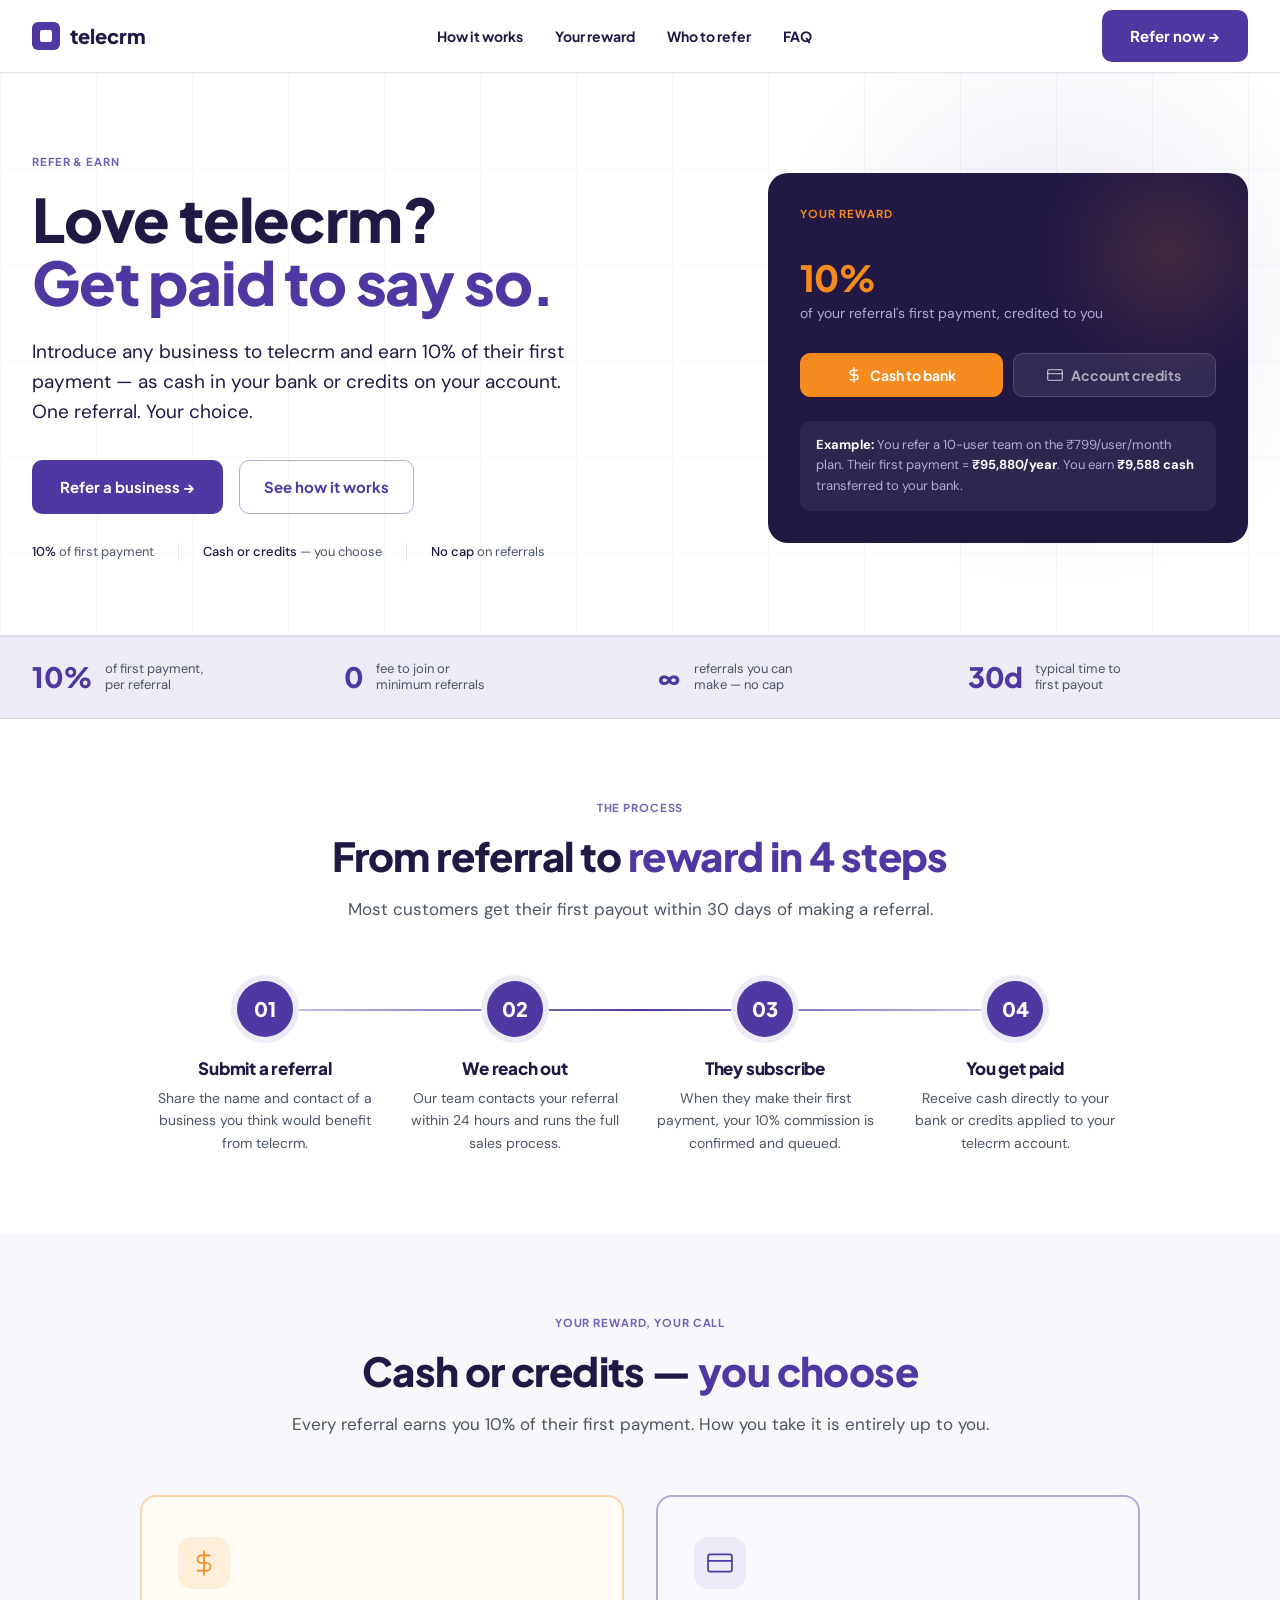
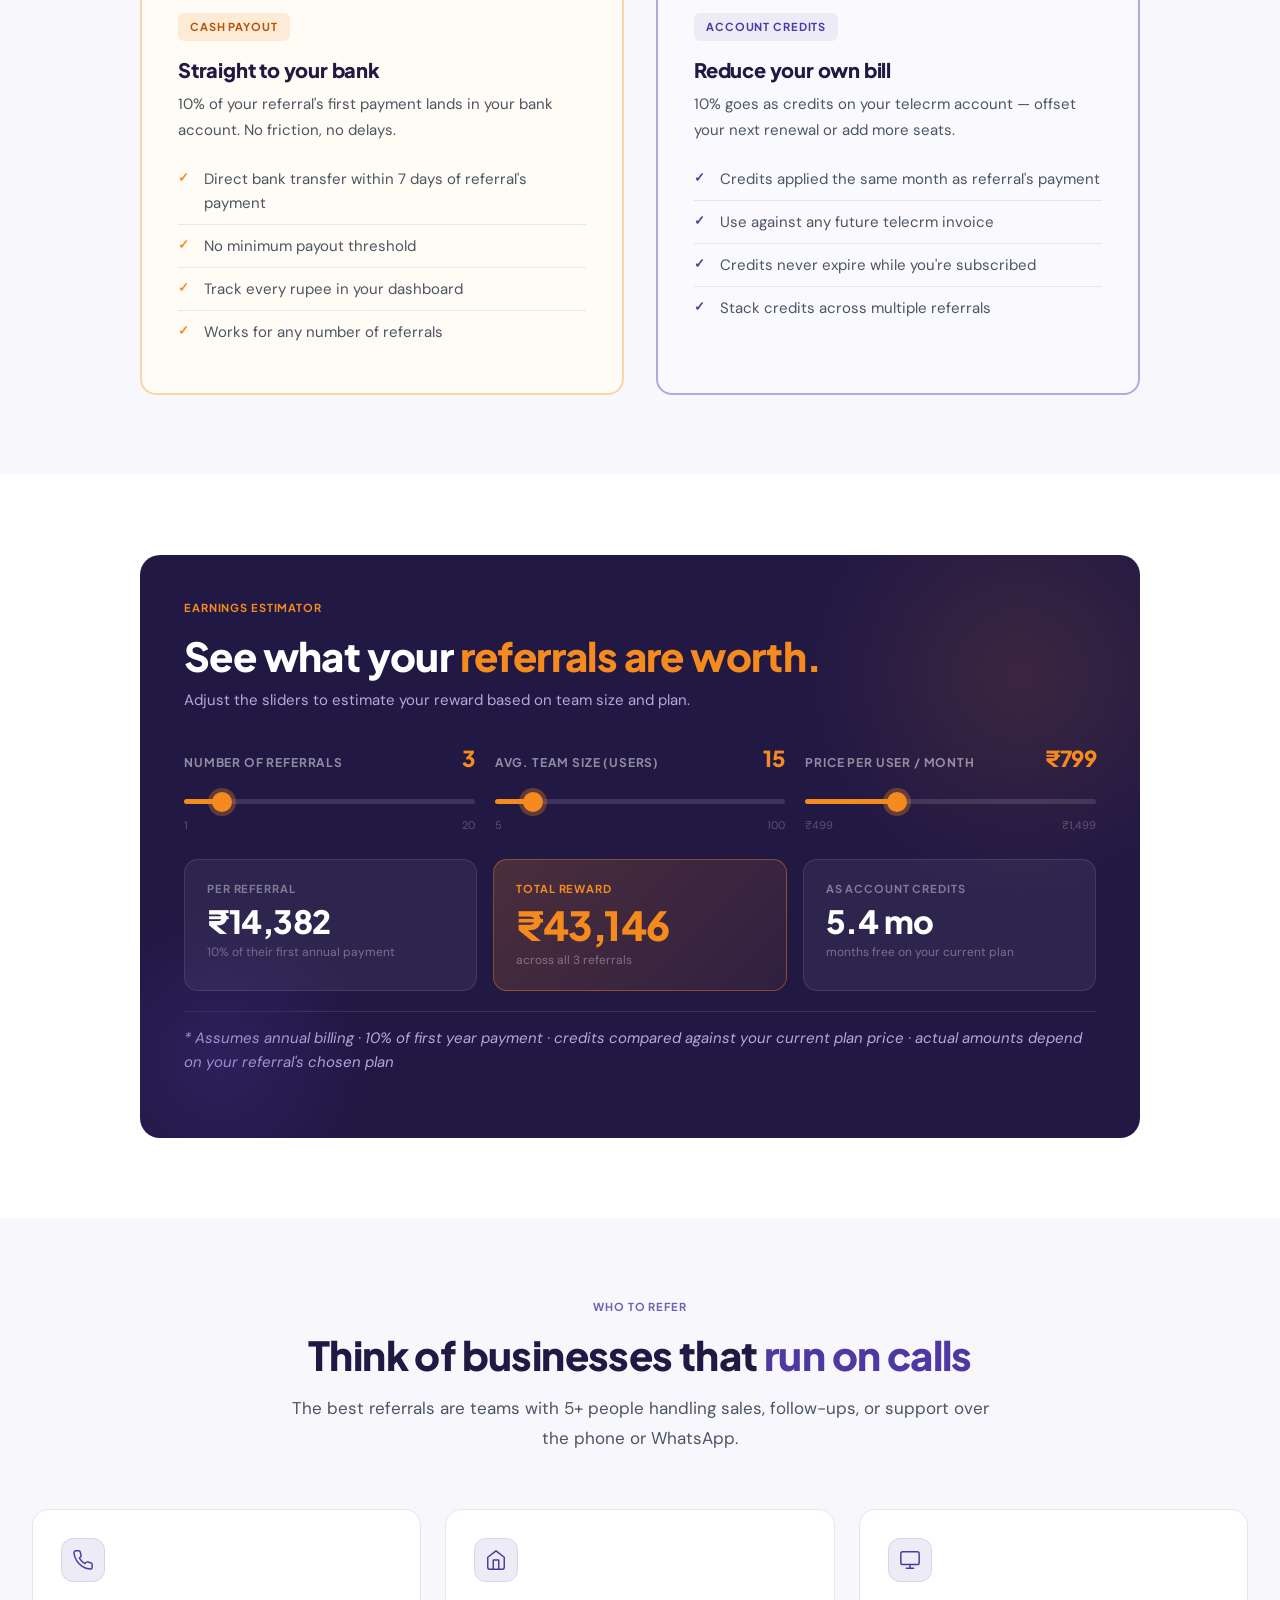
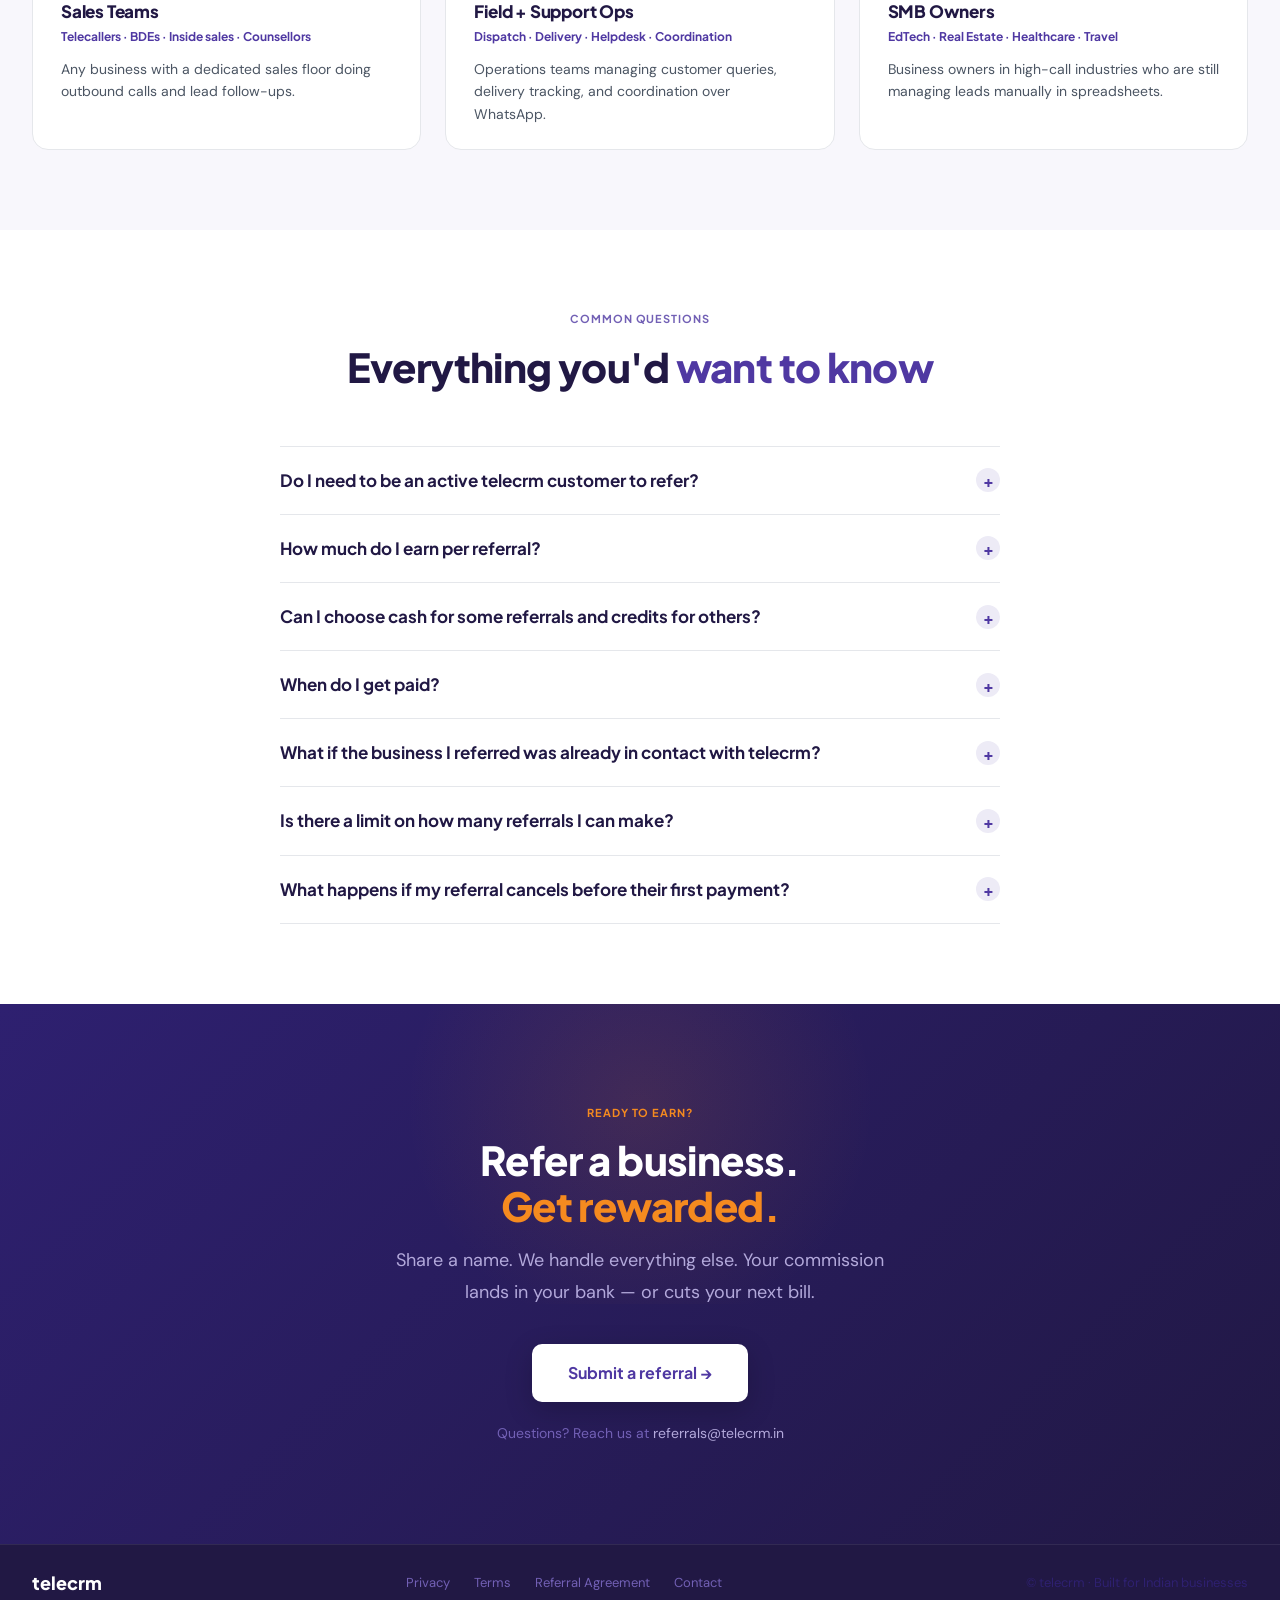
==== index.html @ 0466c968 "Rename to index.html for clean GitHub Pages URL" ====
<!DOCTYPE html>
<html lang="en">
<head>
<meta charset="UTF-8">
<meta name="viewport" content="width=device-width, initial-scale=1.0">
<title>telecrm Refer & Earn — Get 10% when your referral subscribes</title>
<meta name="description" content="Already using telecrm? Refer a business and earn 10% of their first payment — as cash or account credits. Your choice.">

<link rel="preconnect" href="https://fonts.googleapis.com">
<link rel="preconnect" href="https://fonts.gstatic.com" crossorigin>
<link href="https://fonts.googleapis.com/css2?family=Plus+Jakarta+Sans:wght@700;800;900&family=DM+Sans:wght@400;500&display=swap" rel="stylesheet">

<style>
:root {
  --font-head: 'Plus Jakarta Sans', sans-serif;
  --font-body: 'DM Sans', sans-serif;

  --v50:  #EDEBF6;
  --v100: #D9D4ED;
  --v200: #B3A9DB;
  --v400: #7260B5;
  --v500: #4F38A2;
  --v600: #3D2B8A;
  --v700: #2E2070;
  --v900: #211844;

  --orange: #F58A1F;
  --orange-light: #FFB347;

  --grey:  #4B5563;
  --grey2: #9CA3AF;
  --border: #E5E7EB;

  --radius-card: 16px;
  --radius-btn:  10px;
}

*, *::before, *::after { box-sizing: border-box; margin: 0; padding: 0; }
html { scroll-behavior: smooth; }
body {
  font-family: var(--font-body);
  color: var(--v900);
  background: #fff;
  -webkit-font-smoothing: antialiased;
  font-size: 16px;
  line-height: 1.6;
}

a { color: var(--v500); text-decoration: none; }
a:hover { color: var(--v600); }

.inner {
  max-width: 1280px;
  margin: 0 auto;
  padding: 0 32px;
}

/* ============== TYPOGRAPHY ============== */
h1 {
  font-family: var(--font-head);
  font-weight: 900;
  font-size: clamp(36px, 5.2vw, 60px);
  line-height: 1.05;
  letter-spacing: -1.2px;
  color: var(--v900);
}
h2 {
  font-family: var(--font-head);
  font-weight: 900;
  font-size: clamp(28px, 3.4vw, 40px);
  line-height: 1.15;
  letter-spacing: -0.6px;
  color: var(--v900);
}
h3 {
  font-family: var(--font-head);
  font-weight: 800;
  font-size: 20px;
  line-height: 1.3;
  letter-spacing: -0.2px;
  color: var(--v900);
}
h1 em, h2 em { color: var(--v500); font-style: normal; }
.eyebrow {
  font-family: var(--font-head);
  font-weight: 700;
  font-size: 11px;
  text-transform: uppercase;
  letter-spacing: 0.08em;
  color: var(--v400);
  margin-bottom: 16px;
}
p { font-size: 17px; line-height: 1.75; color: var(--grey); }
.lead { font-size: 19px; color: var(--v900); line-height: 1.6; }

/* ============== BUTTONS ============== */
.btn-primary {
  display: inline-flex; align-items: center; gap: 8px;
  font-family: var(--font-head);
  font-size: 15px; font-weight: 700;
  background: var(--v500); color: #fff;
  padding: 14px 28px;
  border-radius: var(--radius-btn);
  border: none; cursor: pointer;
  transition: background .15s ease, transform .15s ease;
  text-decoration: none;
}
.btn-primary:hover { background: var(--v600); color: #fff; transform: translateY(-1px); }

.btn-ghost {
  display: inline-flex; align-items: center; gap: 8px;
  font-family: var(--font-head);
  font-size: 15px; font-weight: 700;
  background: transparent; color: var(--v500);
  padding: 14px 24px;
  border-radius: var(--radius-btn);
  border: 1.5px solid var(--v200);
  cursor: pointer; transition: background .15s ease;
  text-decoration: none;
}
.btn-ghost:hover { background: var(--v50); color: var(--v500); }

.btn-cta-white {
  display: inline-flex; align-items: center; gap: 10px;
  font-family: var(--font-head);
  font-size: 16px; font-weight: 700;
  background: #fff; color: var(--v500);
  padding: 16px 36px;
  border-radius: var(--radius-btn);
  border: none; cursor: pointer;
  box-shadow: 0 8px 28px rgba(0,0,0,.2);
  transition: background .2s ease, transform .2s ease;
  text-decoration: none;
}
.btn-cta-white:hover { background: var(--v50); color: var(--v500); transform: translateY(-2px); }

/* ============== NAV ============== */
.nav {
  position: sticky; top: 0; z-index: 100;
  background: rgba(255,255,255,.96);
  backdrop-filter: blur(16px);
  -webkit-backdrop-filter: blur(16px);
  border-bottom: 1px solid var(--border);
}
.nav__inner {
  max-width: 1280px; margin: 0 auto; padding: 0 32px;
  display: flex; align-items: center; justify-content: space-between;
  height: 72px;
}
.nav__brand {
  display: flex; align-items: center; gap: 10px;
  font-family: var(--font-head);
  font-weight: 900; font-size: 20px; color: var(--v900);
  text-decoration: none;
}
.nav__brand-mark {
  width: 28px; height: 28px;
  background: var(--v500);
  border-radius: 6px;
  display: grid; place-items: center;
}
.nav__brand-mark::after {
  content: ''; width: 12px; height: 12px;
  background: #fff; border-radius: 2px;
}
.nav__links { display: flex; align-items: center; gap: 32px; }
.nav__links a {
  font-family: var(--font-head);
  font-weight: 700; font-size: 14px; color: var(--v900);
  transition: color .15s ease;
}
.nav__links a:hover { color: var(--v500); }
.nav__cta { display: flex; gap: 12px; }
@media (max-width: 900px) { .nav__links { display: none; } }

/* ============== HERO ============== */
.hero {
  padding: 80px 0 72px;
  background: #fff;
  position: relative;
  overflow: hidden;
  border-bottom: 1px solid var(--border);
}
.hero__bg {
  position: absolute; inset: 0;
  background-image:
    linear-gradient(var(--border) 1px, transparent 1px),
    linear-gradient(90deg, var(--border) 1px, transparent 1px);
  background-size: 96px 96px;
  opacity: .35;
  pointer-events: none;
}
.hero__glow {
  position: absolute; top: -80px; right: -80px;
  width: 600px; height: 600px;
  background: radial-gradient(circle, rgba(79,56,162,.10) 0%, transparent 70%);
  pointer-events: none;
}
.hero__inner {
  max-width: 1280px; margin: 0 auto; padding: 0 32px;
  position: relative;
  display: grid; grid-template-columns: 1.4fr 1fr;
  gap: 64px; align-items: center;
}
.hero__copy h1 { margin-bottom: 24px; }
.hero__copy .lead { margin-bottom: 32px; max-width: 540px; }
.hero__copy .ctas { display: flex; gap: 16px; flex-wrap: wrap; margin-bottom: 28px; }
.hero__trust {
  display: flex; gap: 24px; align-items: center;
  font-family: var(--font-body); font-size: 13px; color: var(--grey);
}
.hero__trust strong { color: var(--v900); font-weight: 500; }
.hero__trust-divider { width: 1px; height: 18px; background: var(--border); }

/* Hero reward visual */
.hero__visual {
  justify-self: end;
  width: 100%; max-width: 480px;
}
.reward-card {
  background: var(--v900);
  border-radius: 20px;
  padding: 32px;
  position: relative;
  overflow: hidden;
}
.reward-card::before {
  content: '';
  position: absolute; top: -60px; right: -60px;
  width: 280px; height: 280px;
  background: radial-gradient(circle, rgba(245,138,31,.15) 0%, transparent 65%);
  pointer-events: none;
}
.reward-card__label {
  font-family: var(--font-head); font-weight: 700; font-size: 11px;
  text-transform: uppercase; letter-spacing: 0.09em;
  color: var(--orange); margin-bottom: 12px; position: relative;
}
.reward-card__amount {
  font-family: var(--font-head); font-weight: 900;
  font-size: 64px; color: #fff; line-height: 1;
  letter-spacing: -2px; margin-bottom: 4px; position: relative;
}
.reward-card__amount span { font-size: 36px; letter-spacing: -1px; color: var(--orange); }
.reward-card__sub {
  font-size: 14px; color: var(--v200); margin-bottom: 28px; position: relative;
}
.reward-toggle {
  display: flex; gap: 10px; margin-bottom: 24px; position: relative;
}
.reward-toggle__btn {
  flex: 1; padding: 12px 16px;
  border-radius: 10px; border: 1.5px solid transparent;
  font-family: var(--font-head); font-weight: 700; font-size: 14px;
  cursor: pointer; transition: all .2s ease;
  display: flex; align-items: center; justify-content: center; gap: 8px;
}
.reward-toggle__btn--cash {
  background: rgba(245,138,31,.15); border-color: rgba(245,138,31,.4); color: var(--orange);
}
.reward-toggle__btn--credits {
  background: rgba(255,255,255,.08); border-color: rgba(255,255,255,.15); color: rgba(255,255,255,.6);
}
.reward-toggle__btn--cash.active {
  background: var(--orange); border-color: var(--orange); color: #fff;
}
.reward-toggle__btn--credits.active {
  background: var(--v500); border-color: var(--v500); color: #fff;
}
.reward-card__example {
  background: rgba(255,255,255,.06); border-radius: 10px; padding: 14px 16px;
  font-size: 13px; color: var(--v200); line-height: 1.6; position: relative;
}
.reward-card__example strong { color: #fff; }

@media (max-width: 960px) {
  .hero__inner { grid-template-columns: 1fr; }
  .hero__visual { justify-self: start; max-width: 100%; }
}

/* ============== HIGHLIGHTS BAR ============== */
.highlights {
  background: var(--v50);
  border-top: 1px solid var(--v100);
  border-bottom: 1px solid var(--v100);
  padding: 24px 32px;
}
.highlights__inner {
  max-width: 1280px; margin: 0 auto;
  display: grid; grid-template-columns: repeat(4, 1fr); gap: 32px;
}
.highlight {
  display: flex; align-items: center; gap: 12px;
}
.highlight__num {
  font-family: var(--font-head); font-weight: 900;
  font-size: 28px; color: var(--v500);
  letter-spacing: -0.5px; line-height: 1;
}
.highlight__label {
  font-family: var(--font-body); font-size: 13px; color: var(--grey);
  line-height: 1.3;
}
@media (max-width: 800px) {
  .highlights__inner { grid-template-columns: repeat(2, 1fr); gap: 20px; }
}

/* ============== SECTIONS ============== */
section { padding: 80px 0; }
section.alt { background: #F8F7FC; }
.section-head { max-width: 720px; margin: 0 auto 56px; text-align: center; }
.section-head .eyebrow { display: block; }
.section-head p { margin-top: 16px; color: var(--grey); }

/* ============== REWARD OPTIONS ============== */
.reward-options {
  display: grid; grid-template-columns: 1fr 1fr; gap: 32px;
  max-width: 1000px; margin: 0 auto;
}
.reward-option {
  border-radius: var(--radius-card);
  padding: 40px 36px;
  border: 2px solid var(--border);
  background: #fff;
  transition: border-color .2s, transform .2s;
}
.reward-option:hover { border-color: var(--v200); transform: translateY(-2px); }
.reward-option--cash { border-color: rgba(245,138,31,.35); background: #FFFBF5; }
.reward-option--credits { border-color: var(--v200); background: #FAFAFE; }
.reward-option__icon {
  width: 52px; height: 52px; border-radius: 14px;
  display: grid; place-items: center; margin-bottom: 24px;
}
.reward-option--cash .reward-option__icon { background: rgba(245,138,31,.12); }
.reward-option--credits .reward-option__icon { background: var(--v50); }
.reward-option__tag {
  display: inline-block;
  font-family: var(--font-head); font-weight: 700; font-size: 11px;
  text-transform: uppercase; letter-spacing: 0.08em;
  padding: 5px 12px; border-radius: 6px; margin-bottom: 16px;
}
.reward-option--cash .reward-option__tag { background: rgba(245,138,31,.15); color: #B45309; }
.reward-option--credits .reward-option__tag { background: var(--v50); color: var(--v500); }
.reward-option h3 { margin-bottom: 8px; }
.reward-option p { font-size: 15px; margin-bottom: 24px; }
.reward-option ul { list-style: none; padding: 0; }
.reward-option li {
  font-size: 15px; color: var(--grey);
  padding: 9px 0; display: flex; gap: 10px; align-items: flex-start;
  border-top: 1px solid var(--border);
}
.reward-option li:first-child { border-top: none; padding-top: 0; }
.reward-option li::before {
  content: '✓'; flex: 0 0 16px; font-weight: 700; margin-top: 1px; font-size: 13px;
}
.reward-option--cash li::before { color: var(--orange); }
.reward-option--credits li::before { color: var(--v500); }

@media (max-width: 700px) { .reward-options { grid-template-columns: 1fr; } }

/* ============== HOW IT WORKS ============== */
.steps {
  display: grid; grid-template-columns: repeat(4, 1fr); gap: 0;
  position: relative; max-width: 1000px; margin: 0 auto;
}
.steps::before {
  content: '';
  position: absolute; top: 28px; left: 10%; right: 10%; height: 2px;
  background: linear-gradient(to right, var(--v100), var(--v500), var(--v100));
  z-index: 0;
}
.step { padding: 0 16px; text-align: center; position: relative; z-index: 1; }
.step__num {
  width: 56px; height: 56px; border-radius: 50%;
  background: var(--v500); color: #fff;
  font-family: var(--font-head); font-weight: 900; font-size: 20px;
  display: grid; place-items: center; margin: 0 auto 20px;
  box-shadow: 0 0 0 6px var(--v50);
}
.step h3 { font-size: 17px; margin-bottom: 8px; }
.step p { font-size: 14px; line-height: 1.6; }

@media (max-width: 700px) {
  .steps { grid-template-columns: 1fr; gap: 32px; }
  .steps::before { display: none; }
  .step { display: grid; grid-template-columns: 56px 1fr; gap: 20px; text-align: left; align-items: start; }
  .step__num { margin: 0; }
}

/* ============== CALCULATOR ============== */
.calc-wrap {
  max-width: 1000px; margin: 0 auto;
  background: var(--v900);
  border-radius: 20px;
  padding: 44px 44px 36px;
  color: #fff;
  position: relative; overflow: hidden;
}
.calc-wrap::before {
  content: '';
  position: absolute; top: -120px; right: -120px;
  width: 480px; height: 480px;
  background: radial-gradient(circle, rgba(245,138,31,.12) 0%, transparent 65%);
  pointer-events: none;
}
.calc-wrap::after {
  content: '';
  position: absolute; bottom: -80px; left: -80px;
  width: 320px; height: 320px;
  background: radial-gradient(circle, rgba(79,56,162,.25) 0%, transparent 65%);
  pointer-events: none;
}
.calc-wrap h2 { color: #fff; margin-bottom: 8px; position: relative; }
.calc-wrap h2 em { color: var(--orange); }
.calc-wrap > p { color: var(--v200); margin-bottom: 28px; position: relative; font-size: 15px; }

.calc-inputs {
  display: flex; gap: 20px; margin-bottom: 24px; flex-wrap: wrap; position: relative;
}
.calc-input-group { flex: 1; min-width: 160px; }
.calc-input-group label {
  display: flex; justify-content: space-between; align-items: baseline;
  font-family: var(--font-head); font-weight: 700;
  font-size: 12px; text-transform: uppercase; letter-spacing: 0.07em;
  color: rgba(255,255,255,.5); margin-bottom: 10px;
}
.calc-input-group label span {
  font-size: 22px; font-weight: 900; color: var(--orange);
  text-transform: none; letter-spacing: -0.5px;
}
input[type=range] {
  width: 100%; -webkit-appearance: none; appearance: none;
  height: 5px; border-radius: 999px; outline: none; cursor: pointer;
  background: rgba(255,255,255,.12);
}
input[type=range]::-webkit-slider-thumb {
  -webkit-appearance: none; appearance: none;
  width: 20px; height: 20px; border-radius: 50%;
  background: var(--orange); cursor: pointer;
  box-shadow: 0 0 0 4px rgba(245,138,31,.3);
  transition: box-shadow .15s;
}
input[type=range]::-webkit-slider-thumb:hover { box-shadow: 0 0 0 6px rgba(245,138,31,.4); }
input[type=range]::-moz-range-thumb {
  width: 20px; height: 20px; border-radius: 50%; border: none;
  background: var(--orange); cursor: pointer;
  box-shadow: 0 0 0 4px rgba(245,138,31,.3);
}
.calc-range-bounds {
  display: flex; justify-content: space-between;
  font-size: 11px; color: rgba(255,255,255,.25);
  margin-top: 5px; font-family: var(--font-body);
}

.calc-result {
  display: grid; grid-template-columns: 1fr 1fr 1fr; gap: 16px;
  position: relative;
}
.calc-result-card {
  background: rgba(255,255,255,.06); border: 1px solid rgba(255,255,255,.1);
  border-radius: 14px; padding: 20px 22px;
}
.calc-result-card--highlight {
  background: linear-gradient(135deg, rgba(245,138,31,.2) 0%, rgba(245,138,31,.07) 100%);
  border-color: rgba(245,138,31,.4);
}
.calc-result-card__label {
  font-family: var(--font-head); font-weight: 700;
  font-size: 11px; text-transform: uppercase; letter-spacing: 0.08em;
  color: rgba(255,255,255,.4); margin-bottom: 8px;
}
.calc-result-card--highlight .calc-result-card__label { color: var(--orange); }
.calc-result-card__value {
  font-family: var(--font-head); font-weight: 900;
  font-size: 32px; color: #fff; letter-spacing: -0.5px; line-height: 1;
}
.calc-result-card--highlight .calc-result-card__value { color: var(--orange); font-size: 40px; }
.calc-result-card__sub { font-size: 12px; color: rgba(255,255,255,.35); margin-top: 6px; }
.calc-footnote {
  font-size: 12px; color: rgba(255,255,255,.35); margin-top: 20px;
  font-style: italic; line-height: 1.6; position: relative;
  border-top: 1px solid rgba(255,255,255,.1); padding-top: 14px;
}

@media (max-width: 800px) {
  .calc-wrap { padding: 32px 24px; }
  .calc-result { grid-template-columns: 1fr; }
}

/* ============== WHO TO REFER ============== */
.refer-grid {
  display: grid; grid-template-columns: repeat(3, 1fr); gap: 24px;
}
.refer-card {
  border: 1.5px solid var(--border); border-radius: var(--radius-card);
  padding: 28px 28px 24px; background: #fff;
  transition: border-color .2s ease, transform .2s ease;
}
.refer-card:hover { border-color: var(--v200); transform: translateY(-2px); }
.refer-card__icon {
  width: 44px; height: 44px; background: var(--v50);
  border: 1.5px solid var(--v100); border-radius: 12px;
  display: grid; place-items: center; margin-bottom: 18px;
}
.refer-card h3 { margin-bottom: 4px; font-size: 17px; }
.refer-card .refer-examples {
  font-family: var(--font-head); font-weight: 700; font-size: 12px;
  color: var(--v500); margin-bottom: 12px;
}
.refer-card p { font-size: 14px; line-height: 1.6; }

@media (max-width: 800px) { .refer-grid { grid-template-columns: 1fr; } }

/* ============== FAQ ============== */
.faq-list { max-width: 720px; margin: 0 auto; }
details {
  border-bottom: 1px solid var(--border); padding: 20px 0;
}
details:first-child { border-top: 1px solid var(--border); }
summary {
  font-family: var(--font-head); font-weight: 700; font-size: 17px;
  color: var(--v900); cursor: pointer; list-style: none;
  display: flex; justify-content: space-between; align-items: center;
  gap: 16px;
}
summary::-webkit-details-marker { display: none; }
summary::after {
  content: '+'; flex: 0 0 24px; width: 24px; height: 24px;
  background: var(--v50); border-radius: 50%;
  display: grid; place-items: center;
  font-size: 16px; color: var(--v500); font-family: var(--font-head); font-weight: 900;
  transition: transform .2s ease;
}
details[open] summary::after { content: '−'; }
details p { margin-top: 14px; font-size: 15px; line-height: 1.75; }

/* ============== FINAL CTA ============== */
.final-cta {
  background: linear-gradient(135deg, var(--v700) 0%, var(--v900) 100%);
  padding: 100px 32px;
  text-align: center;
  position: relative; overflow: hidden;
}
.final-cta::before {
  content: '';
  position: absolute; top: -100px; left: 50%; transform: translateX(-50%);
  width: 600px; height: 400px;
  background: radial-gradient(circle, rgba(245,138,31,.12) 0%, transparent 65%);
  pointer-events: none;
}
.final-cta .eyebrow { color: var(--orange); position: relative; }
.final-cta h2 { color: #fff; margin: 16px 0; position: relative; }
.final-cta h2 em { color: var(--orange); }
.final-cta > p { color: var(--v200); max-width: 520px; margin: 0 auto 36px; position: relative; font-size: 18px; }
.final-cta__contact { margin-top: 20px; font-size: 14px; color: var(--v400); position: relative; }
.final-cta__contact a { color: var(--v200); }
.final-cta__contact a:hover { color: #fff; }

/* ============== FOOTER ============== */
.footer {
  background: var(--v900);
  border-top: 1px solid rgba(255,255,255,.08);
  padding: 24px 32px;
}
.footer__inner {
  max-width: 1280px; margin: 0 auto;
  display: flex; align-items: center; justify-content: space-between; flex-wrap: wrap; gap: 16px;
}
.footer__brand {
  font-family: var(--font-head); font-weight: 900; font-size: 18px; color: #fff;
}
.footer__links { display: flex; gap: 24px; }
.footer__links a { font-size: 13px; color: var(--v400); }
.footer__links a:hover { color: #fff; }
.footer__copy { font-size: 13px; color: var(--v700); }
</style>
</head>
<body>

<!-- ============== NAV ============== -->
<nav class="nav">
  <div class="nav__inner">
    <a href="https://telecrm.in" class="nav__brand">
      <div class="nav__brand-mark"></div>
      telecrm
    </a>
    <div class="nav__links">
      <a href="#how">How it works</a>
      <a href="#rewards">Your reward</a>
      <a href="#who">Who to refer</a>
      <a href="#faq">FAQ</a>
    </div>
    <div class="nav__cta">
      <a href="#apply" class="btn-primary">Refer now →</a>
    </div>
  </div>
</nav>

<!-- ============== HERO ============== -->
<section class="hero">
  <div class="hero__bg"></div>
  <div class="hero__glow"></div>
  <div class="hero__inner">
    <div class="hero__copy">
      <div class="eyebrow">Refer &amp; Earn</div>
      <h1>Love telecrm?<br><em>Get paid to say so.</em></h1>
      <p class="lead">Introduce any business to telecrm and earn 10% of their first payment — as cash in your bank or credits on your account. One referral. Your choice.</p>
      <div class="ctas">
        <a href="#apply" class="btn-primary">Refer a business →</a>
        <a href="#how" class="btn-ghost">See how it works</a>
      </div>
      <div class="hero__trust">
        <span><strong>10%</strong> of first payment</span>
        <div class="hero__trust-divider"></div>
        <span><strong>Cash or credits</strong> — you choose</span>
        <div class="hero__trust-divider"></div>
        <span><strong>No cap</strong> on referrals</span>
      </div>
    </div>

    <div class="hero__visual">
      <div class="reward-card">
        <div class="reward-card__label">Your reward</div>
        <div class="reward-card__amount"><span>10%</span></div>
        <div class="reward-card__sub">of your referral's first payment, credited to you</div>
        <div class="reward-toggle">
          <button class="reward-toggle__btn reward-toggle__btn--cash active" onclick="toggleReward('cash')">
            <svg width="16" height="16" viewBox="0 0 24 24" fill="none" stroke="currentColor" stroke-width="2" stroke-linecap="round" stroke-linejoin="round"><line x1="12" y1="1" x2="12" y2="23"/><path d="M17 5H9.5a3.5 3.5 0 0 0 0 7h5a3.5 3.5 0 0 1 0 7H6"/></svg>
            Cash to bank
          </button>
          <button class="reward-toggle__btn reward-toggle__btn--credits" onclick="toggleReward('credits')">
            <svg width="16" height="16" viewBox="0 0 24 24" fill="none" stroke="currentColor" stroke-width="2" stroke-linecap="round" stroke-linejoin="round"><rect x="1" y="4" width="22" height="16" rx="2" ry="2"/><line x1="1" y1="10" x2="23" y2="10"/></svg>
            Account credits
          </button>
        </div>
        <div class="reward-card__example" id="rewardExample">
          <strong>Example:</strong> You refer a 10-user team on the ₹799/user/month plan. Their first payment = <strong>₹95,880/year</strong>. You earn <strong>₹9,588 cash</strong> transferred to your bank.
        </div>
      </div>
    </div>
  </div>
</section>

<!-- ============== HIGHLIGHTS BAR ============== -->
<div class="highlights">
  <div class="highlights__inner">
    <div class="highlight">
      <div class="highlight__num">10%</div>
      <div class="highlight__label">of first payment,<br>per referral</div>
    </div>
    <div class="highlight">
      <div class="highlight__num">0</div>
      <div class="highlight__label">fee to join or<br>minimum referrals</div>
    </div>
    <div class="highlight">
      <div class="highlight__num">∞</div>
      <div class="highlight__label">referrals you can<br>make — no cap</div>
    </div>
    <div class="highlight">
      <div class="highlight__num">30d</div>
      <div class="highlight__label">typical time to<br>first payout</div>
    </div>
  </div>
</div>

<!-- ============== HOW IT WORKS ============== -->
<section id="how">
  <div class="inner">
    <div class="section-head">
      <span class="eyebrow">The process</span>
      <h2>From referral to <em>reward in 4 steps</em></h2>
      <p>Most customers get their first payout within 30 days of making a referral.</p>
    </div>

    <div class="steps">
      <div class="step">
        <div class="step__num">01</div>
        <div>
          <h3>Submit a referral</h3>
          <p>Share the name and contact of a business you think would benefit from telecrm.</p>
        </div>
      </div>
      <div class="step">
        <div class="step__num">02</div>
        <div>
          <h3>We reach out</h3>
          <p>Our team contacts your referral within 24 hours and runs the full sales process.</p>
        </div>
      </div>
      <div class="step">
        <div class="step__num">03</div>
        <div>
          <h3>They subscribe</h3>
          <p>When they make their first payment, your 10% commission is confirmed and queued.</p>
        </div>
      </div>
      <div class="step">
        <div class="step__num">04</div>
        <div>
          <h3>You get paid</h3>
          <p>Receive cash directly to your bank or credits applied to your telecrm account.</p>
        </div>
      </div>
    </div>
  </div>
</section>

<!-- ============== REWARD OPTIONS ============== -->
<section id="rewards" class="alt">
  <div class="inner">
    <div class="section-head">
      <span class="eyebrow">Your reward, your call</span>
      <h2>Cash or credits — <em>you choose</em></h2>
      <p>Every referral earns you 10% of their first payment. How you take it is entirely up to you.</p>
    </div>

    <div class="reward-options">
      <div class="reward-option reward-option--cash">
        <div class="reward-option__icon">
          <svg width="26" height="26" viewBox="0 0 24 24" fill="none" stroke="#F58A1F" stroke-width="1.6" stroke-linecap="round" stroke-linejoin="round"><line x1="12" y1="1" x2="12" y2="23"/><path d="M17 5H9.5a3.5 3.5 0 0 0 0 7h5a3.5 3.5 0 0 1 0 7H6"/></svg>
        </div>
        <span class="reward-option__tag">Cash payout</span>
        <h3>Straight to your bank</h3>
        <p>10% of your referral's first payment lands in your bank account. No friction, no delays.</p>
        <ul>
          <li>Direct bank transfer within 7 days of referral's payment</li>
          <li>No minimum payout threshold</li>
          <li>Track every rupee in your dashboard</li>
          <li>Works for any number of referrals</li>
        </ul>
      </div>

      <div class="reward-option reward-option--credits">
        <div class="reward-option__icon">
          <svg width="26" height="26" viewBox="0 0 24 24" fill="none" stroke="#4F38A2" stroke-width="1.6" stroke-linecap="round" stroke-linejoin="round"><rect x="1" y="4" width="22" height="16" rx="2" ry="2"/><line x1="1" y1="10" x2="23" y2="10"/></svg>
        </div>
        <span class="reward-option__tag">Account credits</span>
        <h3>Reduce your own bill</h3>
        <p>10% goes as credits on your telecrm account — offset your next renewal or add more seats.</p>
        <ul>
          <li>Credits applied the same month as referral's payment</li>
          <li>Use against any future telecrm invoice</li>
          <li>Credits never expire while you're subscribed</li>
          <li>Stack credits across multiple referrals</li>
        </ul>
      </div>
    </div>
  </div>
</section>

<!-- ============== CALCULATOR ============== -->
<section id="calculator">
  <div class="inner">
    <div class="calc-wrap">
      <div class="eyebrow" style="color:var(--orange); position:relative;">Earnings estimator</div>
      <h2>See what your <em>referrals are worth.</em></h2>
      <p>Adjust the sliders to estimate your reward based on team size and plan.</p>

      <div class="calc-inputs">
        <div class="calc-input-group">
          <label for="refCount">Number of referrals <span id="refCountVal">3</span></label>
          <input type="range" id="refCount" min="1" max="20" value="3" step="1">
          <div class="calc-range-bounds"><span>1</span><span>20</span></div>
        </div>
        <div class="calc-input-group">
          <label for="teamSize">Avg. team size (users) <span id="teamSizeVal">15</span></label>
          <input type="range" id="teamSize" min="5" max="100" value="15" step="5">
          <div class="calc-range-bounds"><span>5</span><span>100</span></div>
        </div>
        <div class="calc-input-group">
          <label for="planPrice">Price per user / month <span id="planPriceVal">₹799</span></label>
          <input type="range" id="planPrice" min="499" max="1499" value="799" step="100">
          <div class="calc-range-bounds"><span>₹499</span><span>₹1,499</span></div>
        </div>
      </div>

      <div class="calc-result">
        <div class="calc-result-card">
          <div class="calc-result-card__label">Per referral</div>
          <div class="calc-result-card__value" id="perRef">—</div>
          <div class="calc-result-card__sub">10% of their first annual payment</div>
        </div>
        <div class="calc-result-card calc-result-card--highlight">
          <div class="calc-result-card__label">Total reward</div>
          <div class="calc-result-card__value" id="totalReward">—</div>
          <div class="calc-result-card__sub">across all <span id="refLabel">3</span> referrals</div>
        </div>
        <div class="calc-result-card">
          <div class="calc-result-card__label">As account credits</div>
          <div class="calc-result-card__value" id="creditsVal">—</div>
          <div class="calc-result-card__sub">months free on your current plan</div>
        </div>
      </div>

      <p class="calc-footnote">* Assumes annual billing · 10% of first year payment · credits compared against your current plan price · actual amounts depend on your referral's chosen plan</p>
    </div>
  </div>
</section>

<!-- ============== WHO TO REFER ============== -->
<section id="who" class="alt">
  <div class="inner">
    <div class="section-head">
      <span class="eyebrow">Who to refer</span>
      <h2>Think of businesses that <em>run on calls</em></h2>
      <p>The best referrals are teams with 5+ people handling sales, follow-ups, or support over the phone or WhatsApp.</p>
    </div>

    <div class="refer-grid">
      <div class="refer-card">
        <div class="refer-card__icon">
          <svg width="22" height="22" viewBox="0 0 24 24" fill="none" stroke="#4F38A2" stroke-width="1.6" stroke-linecap="round" stroke-linejoin="round"><path d="M22 16.92v3a2 2 0 0 1-2.18 2 19.79 19.79 0 0 1-8.63-3.07 19.5 19.5 0 0 1-6-6A19.79 19.79 0 0 1 2.12 4.18 2 2 0 0 1 4.11 2h3a2 2 0 0 1 2 1.72c.13.96.37 1.9.72 2.81a2 2 0 0 1-.45 2.11L8.09 9.91a16 16 0 0 0 6 6l1.27-1.27a2 2 0 0 1 2.11-.45c.91.35 1.85.59 2.81.72A2 2 0 0 1 22 16.92z"/></svg>
        </div>
        <h3>Sales Teams</h3>
        <div class="refer-examples">Telecallers · BDEs · Inside sales · Counsellors</div>
        <p>Any business with a dedicated sales floor doing outbound calls and lead follow-ups.</p>
      </div>

      <div class="refer-card">
        <div class="refer-card__icon">
          <svg width="22" height="22" viewBox="0 0 24 24" fill="none" stroke="#4F38A2" stroke-width="1.6" stroke-linecap="round" stroke-linejoin="round"><path d="M3 9l9-7 9 7v11a2 2 0 0 1-2 2H5a2 2 0 0 1-2-2z"/><polyline points="9 22 9 12 15 12 15 22"/></svg>
        </div>
        <h3>Field + Support Ops</h3>
        <div class="refer-examples">Dispatch · Delivery · Helpdesk · Coordination</div>
        <p>Operations teams managing customer queries, delivery tracking, and coordination over WhatsApp.</p>
      </div>

      <div class="refer-card">
        <div class="refer-card__icon">
          <svg width="22" height="22" viewBox="0 0 24 24" fill="none" stroke="#4F38A2" stroke-width="1.6" stroke-linecap="round" stroke-linejoin="round"><rect x="2" y="3" width="20" height="14" rx="2" ry="2"/><line x1="8" y1="21" x2="16" y2="21"/><line x1="12" y1="17" x2="12" y2="21"/></svg>
        </div>
        <h3>SMB Owners</h3>
        <div class="refer-examples">EdTech · Real Estate · Healthcare · Travel</div>
        <p>Business owners in high-call industries who are still managing leads manually in spreadsheets.</p>
      </div>
    </div>
  </div>
</section>

<!-- ============== FAQ ============== -->
<section id="faq">
  <div class="inner">
    <div class="section-head">
      <span class="eyebrow">Common questions</span>
      <h2>Everything you'd <em>want to know</em></h2>
    </div>

    <div class="faq-list">
      <details>
        <summary>Do I need to be an active telecrm customer to refer?</summary>
        <p>Yes — the Refer &amp; Earn program is exclusively for current telecrm subscribers. If you're actively paying for a telecrm plan, you're eligible to refer.</p>
      </details>

      <details>
        <summary>How much do I earn per referral?</summary>
        <p>You earn 10% of your referral's first payment. So if they sign up 10 users on the ₹799/user/month annual plan, their first payment is ₹95,880 — and you earn ₹9,588, either as cash or credits.</p>
      </details>

      <details>
        <summary>Can I choose cash for some referrals and credits for others?</summary>
        <p>Yes. You choose your preferred reward type per referral at the time of submission. You don't have to pick one format for everything.</p>
      </details>

      <details>
        <summary>When do I get paid?</summary>
        <p>Cash is transferred within 7 business days of your referral's first payment clearing. Credits are applied to your account in the same billing cycle. There's no waiting period or minimum payout threshold.</p>
      </details>

      <details>
        <summary>What if the business I referred was already in contact with telecrm?</summary>
        <p>If the referred business is already in our CRM as a lead or existing contact, the referral may not qualify. We'll let you know within 24 hours of submission. When in doubt, submit anyway — we'll confirm.</p>
      </details>

      <details>
        <summary>Is there a limit on how many referrals I can make?</summary>
        <p>No limit. Refer 1 or 50 — every qualifying referral earns you 10%. There are no caps, quotas, or exclusivity clauses.</p>
      </details>

      <details>
        <summary>What happens if my referral cancels before their first payment?</summary>
        <p>The reward is based on the referral's first actual payment. If they don't convert, there's no payout for that referral — but your other referrals are unaffected.</p>
      </details>
    </div>
  </div>
</section>

<!-- ============== FINAL CTA ============== -->
<section id="apply" class="final-cta">
  <div class="eyebrow">Ready to earn?</div>
  <h2>Refer a business.<br><em>Get rewarded.</em></h2>
  <p>Share a name. We handle everything else. Your commission lands in your bank — or cuts your next bill.</p>
  <a href="mailto:referrals@telecrm.in?subject=Refer%20%26%20Earn%20Submission" class="btn-cta-white">
    Submit a referral →
  </a>
  <div class="final-cta__contact">
    Questions? Reach us at <a href="mailto:referrals@telecrm.in">referrals@telecrm.in</a>
  </div>
</section>

<!-- ============== FOOTER ============== -->
<footer class="footer">
  <div class="footer__inner">
    <div class="footer__brand">telecrm</div>
    <div class="footer__links">
      <a href="#">Privacy</a>
      <a href="#">Terms</a>
      <a href="#">Referral Agreement</a>
      <a href="mailto:referrals@telecrm.in">Contact</a>
    </div>
    <div class="footer__copy">© telecrm · Built for Indian businesses</div>
  </div>
</footer>

<!-- ============== SCRIPTS ============== -->
<script>
// Reward toggle
const examples = {
  cash: 'Example: You refer a 10-user team on the ₹799/user/month plan. Their first payment = <strong>₹95,880/year</strong>. You earn <strong>₹9,588 cash</strong> transferred to your bank.',
  credits: 'Example: You refer a 10-user team on the ₹799/user/month plan. Their first payment = <strong>₹95,880/year</strong>. You earn <strong>₹9,588 as account credits</strong> — roughly 4 months free on a 20-user plan.'
};
function toggleReward(type) {
  document.querySelectorAll('.reward-toggle__btn').forEach(b => {
    b.classList.remove('active');
    if (b.classList.contains('reward-toggle__btn--' + type)) b.classList.add('active');
  });
  document.getElementById('rewardExample').innerHTML = '<strong>Example:</strong> ' + examples[type].replace('<strong>Example:</strong> ', '');
}

// Calculator
(function () {
  const refCount  = document.getElementById('refCount');
  const teamSize  = document.getElementById('teamSize');
  const planPrice = document.getElementById('planPrice');
  const COMMISSION = 0.10;
  const MONTHS = 12;

  function fmt(n) {
    if (n >= 1e7) return '₹' + (n/1e7).toFixed(1) + ' Cr';
    if (n >= 1e5) return '₹' + (n/1e5).toFixed(1) + ' L';
    return '₹' + Math.round(n).toLocaleString('en-IN');
  }

  function fillTrack(slider) {
    const min = +slider.min, max = +slider.max, val = +slider.value;
    const pct = ((val - min) / (max - min)) * 100;
    slider.style.background = `linear-gradient(to right,#F58A1F ${pct}%,rgba(255,255,255,.12) ${pct}%)`;
  }

  function recompute() {
    const refs  = +refCount.value;
    const users = +teamSize.value;
    const price = +planPrice.value;

    document.getElementById('refCountVal').textContent  = refs;
    document.getElementById('teamSizeVal').textContent  = users;
    document.getElementById('planPriceVal').textContent = '₹' + price.toLocaleString('en-IN');
    document.getElementById('refLabel').textContent     = refs;

    fillTrack(refCount);
    fillTrack(teamSize);
    fillTrack(planPrice);

    const firstPayment   = users * price * MONTHS;
    const perRefReward   = firstPayment * COMMISSION;
    const totalReward    = perRefReward * refs;

    // Months free: totalReward / (user's own monthly bill) — assume same plan, 10 users as example
    const ownMonthlyBill = 10 * price;
    const monthsFree     = ownMonthlyBill > 0 ? (totalReward / ownMonthlyBill).toFixed(1) : '—';

    document.getElementById('perRef').textContent      = fmt(perRefReward);
    document.getElementById('totalReward').textContent = fmt(totalReward);
    document.getElementById('creditsVal').textContent  = monthsFree + ' mo';
  }

  [refCount, teamSize, planPrice].forEach(s => s.addEventListener('input', recompute));
  recompute();
})();
</script>

</body>
</html>
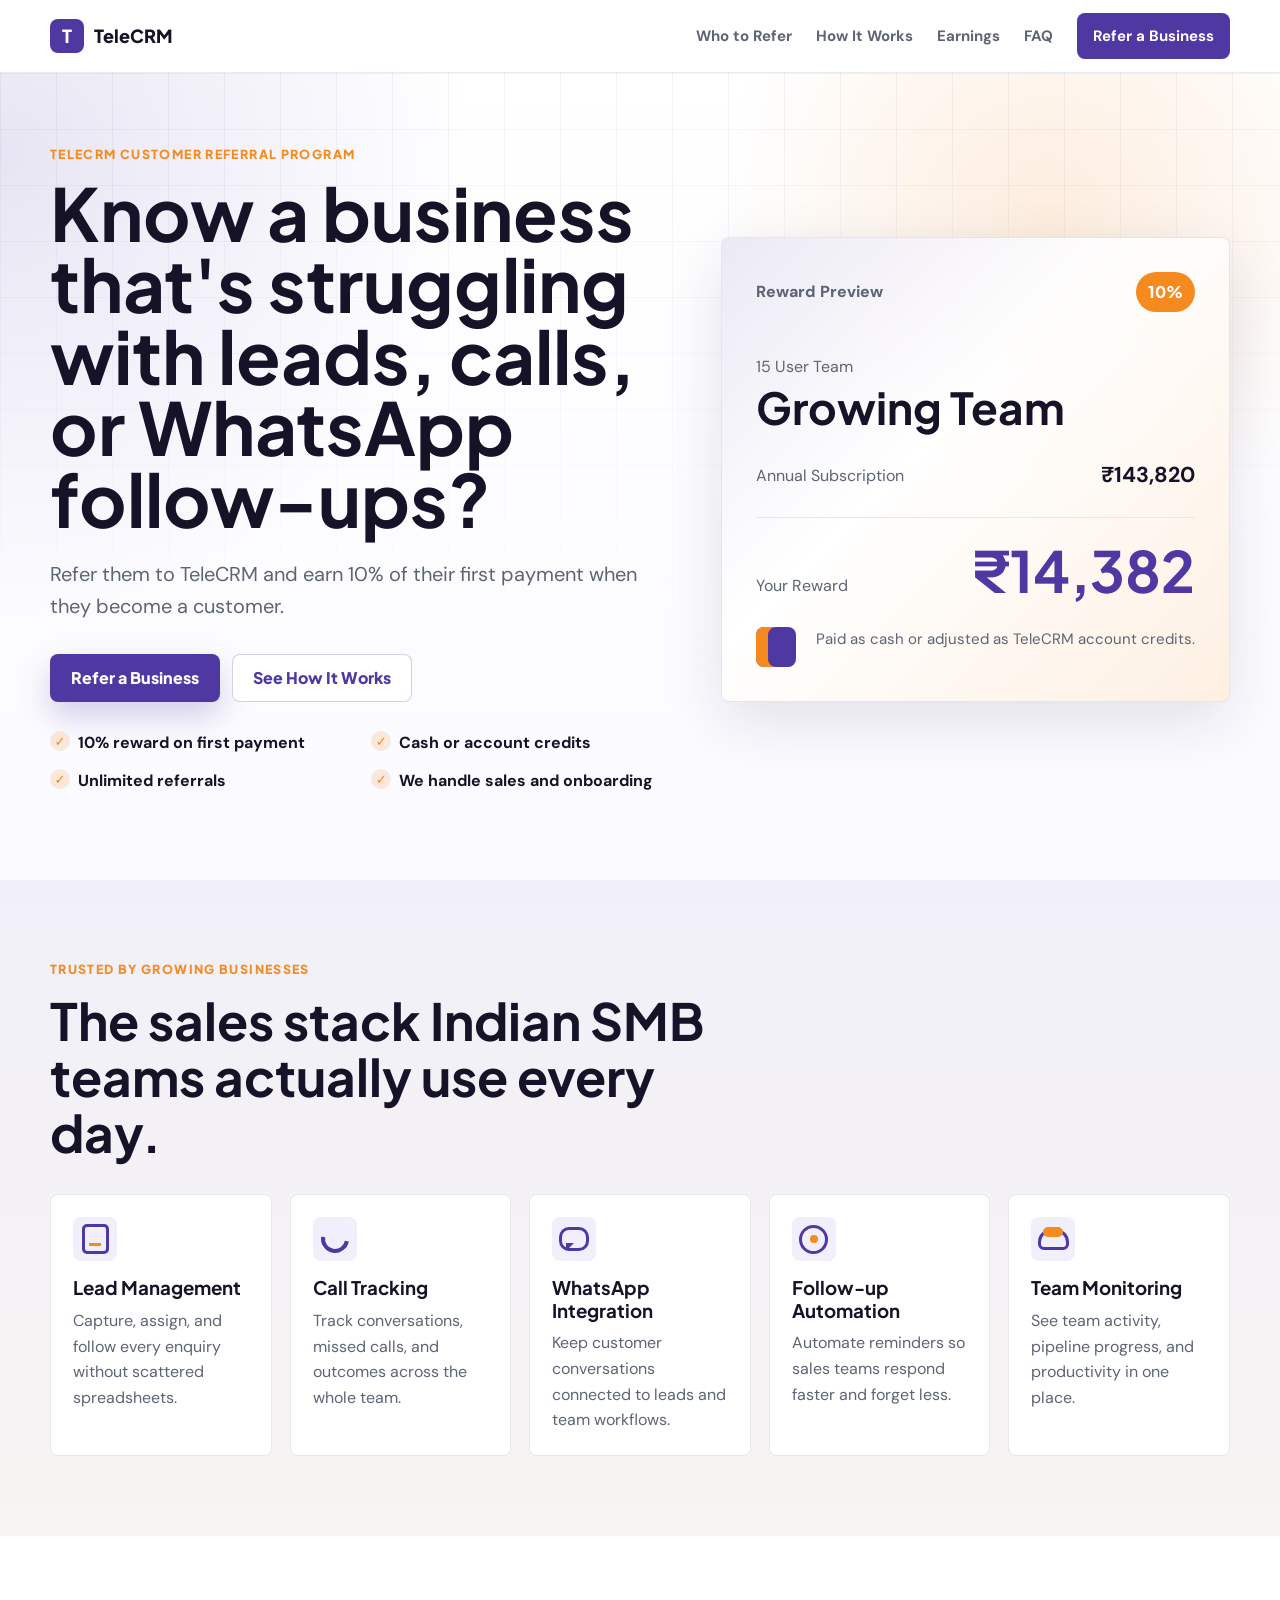
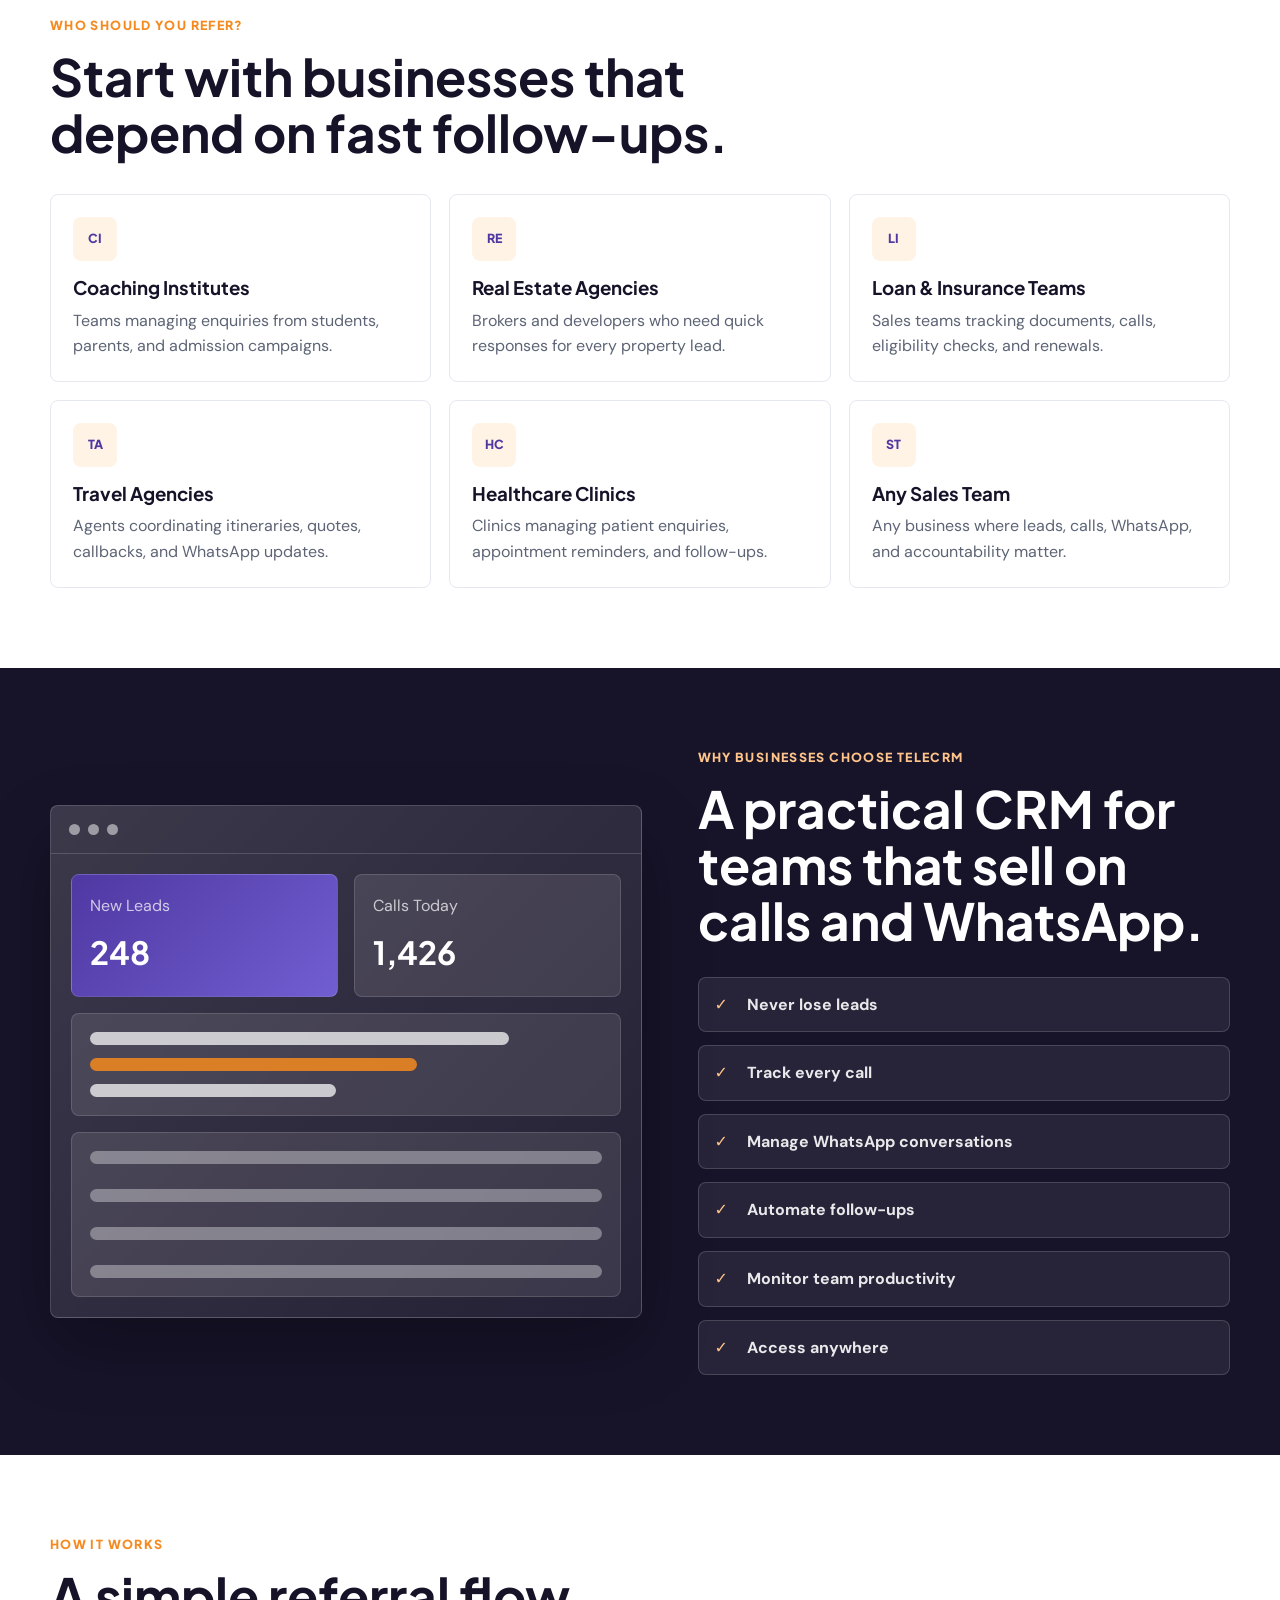
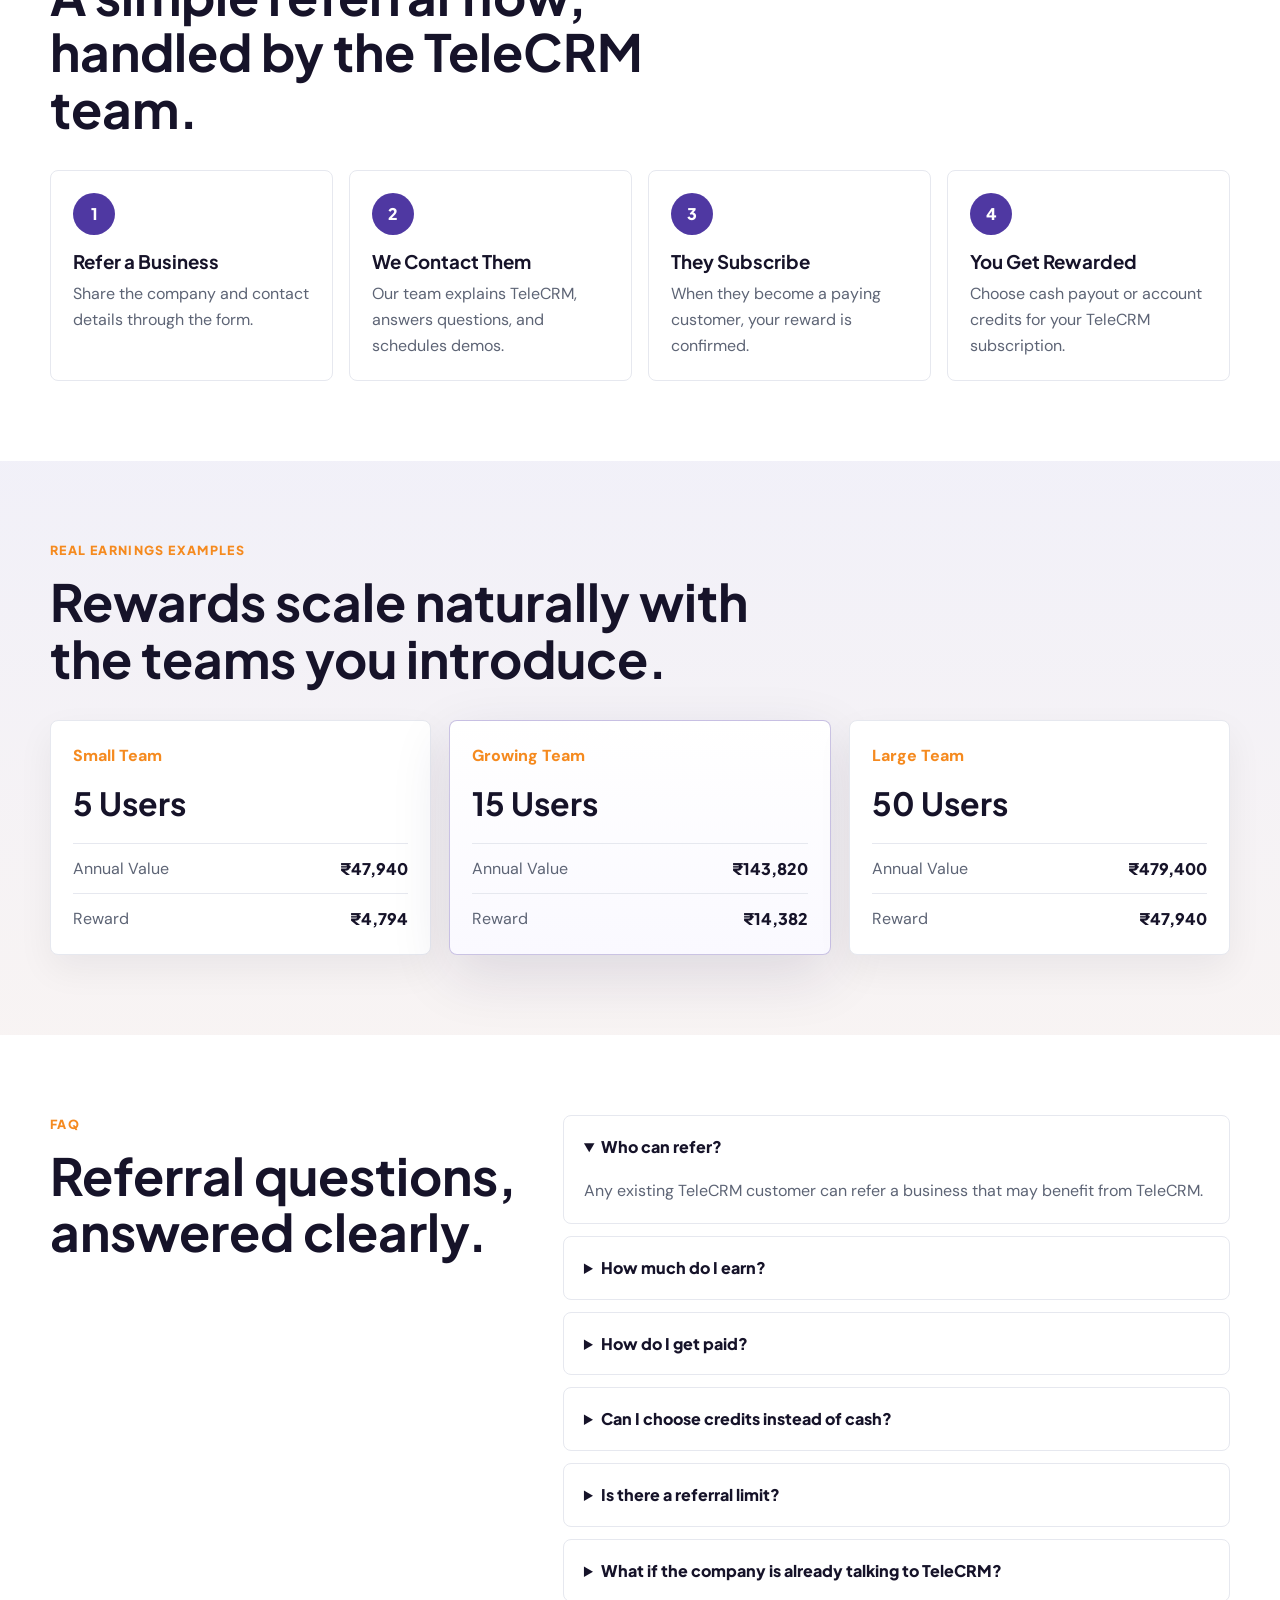
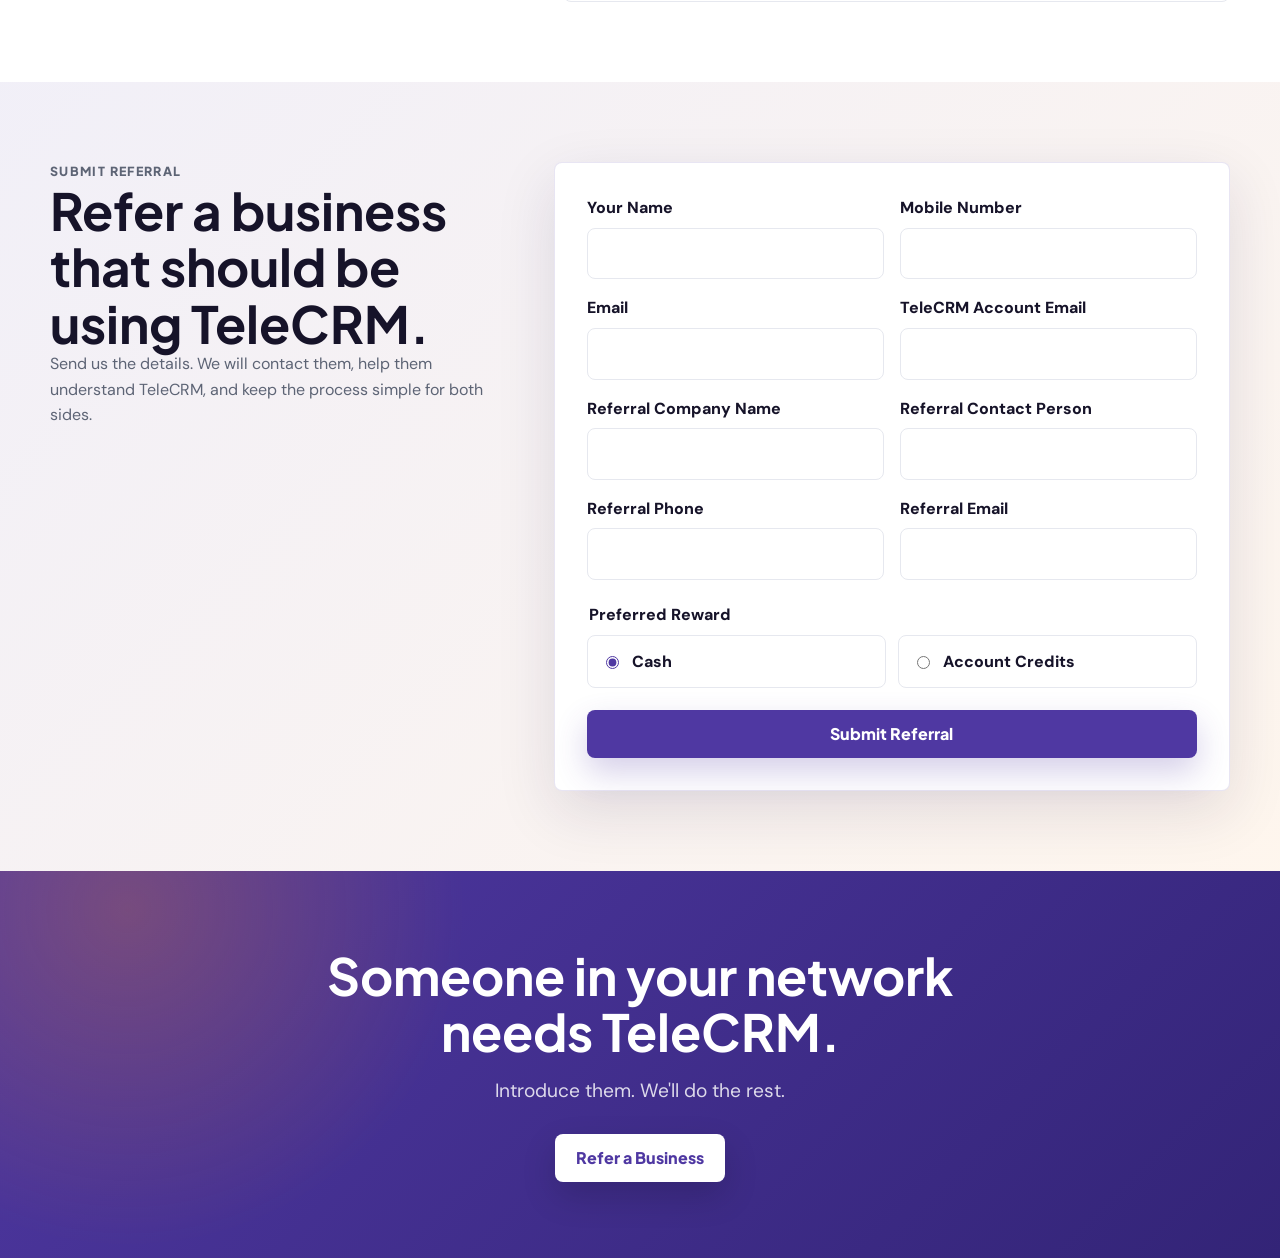
==== commit 44b2a928: "Build TeleCRM referral landing page v2" ====
--- a/index.html
+++ b/index.html
@@ -1,982 +1,397 @@
 <!DOCTYPE html>
 <html lang="en">
 <head>
-<meta charset="UTF-8">
-<meta name="viewport" content="width=device-width, initial-scale=1.0">
-<title>telecrm Refer & Earn — Get 10% when your referral subscribes</title>
-<meta name="description" content="Already using telecrm? Refer a business and earn 10% of their first payment — as cash or account credits. Your choice.">
-
-<link rel="preconnect" href="https://fonts.googleapis.com">
-<link rel="preconnect" href="https://fonts.gstatic.com" crossorigin>
-<link href="https://fonts.googleapis.com/css2?family=Plus+Jakarta+Sans:wght@700;800;900&family=DM+Sans:wght@400;500&display=swap" rel="stylesheet">
-
-<style>
-:root {
-  --font-head: 'Plus Jakarta Sans', sans-serif;
-  --font-body: 'DM Sans', sans-serif;
-
-  --v50:  #EDEBF6;
-  --v100: #D9D4ED;
-  --v200: #B3A9DB;
-  --v400: #7260B5;
-  --v500: #4F38A2;
-  --v600: #3D2B8A;
-  --v700: #2E2070;
-  --v900: #211844;
-
-  --orange: #F58A1F;
-  --orange-light: #FFB347;
-
-  --grey:  #4B5563;
-  --grey2: #9CA3AF;
-  --border: #E5E7EB;
-
-  --radius-card: 16px;
-  --radius-btn:  10px;
-}
-
-*, *::before, *::after { box-sizing: border-box; margin: 0; padding: 0; }
-html { scroll-behavior: smooth; }
-body {
-  font-family: var(--font-body);
-  color: var(--v900);
-  background: #fff;
-  -webkit-font-smoothing: antialiased;
-  font-size: 16px;
-  line-height: 1.6;
-}
-
-a { color: var(--v500); text-decoration: none; }
-a:hover { color: var(--v600); }
-
-.inner {
-  max-width: 1280px;
-  margin: 0 auto;
-  padding: 0 32px;
-}
-
-/* ============== TYPOGRAPHY ============== */
-h1 {
-  font-family: var(--font-head);
-  font-weight: 900;
-  font-size: clamp(36px, 5.2vw, 60px);
-  line-height: 1.05;
-  letter-spacing: -1.2px;
-  color: var(--v900);
-}
-h2 {
-  font-family: var(--font-head);
-  font-weight: 900;
-  font-size: clamp(28px, 3.4vw, 40px);
-  line-height: 1.15;
-  letter-spacing: -0.6px;
-  color: var(--v900);
-}
-h3 {
-  font-family: var(--font-head);
-  font-weight: 800;
-  font-size: 20px;
-  line-height: 1.3;
-  letter-spacing: -0.2px;
-  color: var(--v900);
-}
-h1 em, h2 em { color: var(--v500); font-style: normal; }
-.eyebrow {
-  font-family: var(--font-head);
-  font-weight: 700;
-  font-size: 11px;
-  text-transform: uppercase;
-  letter-spacing: 0.08em;
-  color: var(--v400);
-  margin-bottom: 16px;
-}
-p { font-size: 17px; line-height: 1.75; color: var(--grey); }
-.lead { font-size: 19px; color: var(--v900); line-height: 1.6; }
-
-/* ============== BUTTONS ============== */
-.btn-primary {
-  display: inline-flex; align-items: center; gap: 8px;
-  font-family: var(--font-head);
-  font-size: 15px; font-weight: 700;
-  background: var(--v500); color: #fff;
-  padding: 14px 28px;
-  border-radius: var(--radius-btn);
-  border: none; cursor: pointer;
-  transition: background .15s ease, transform .15s ease;
-  text-decoration: none;
-}
-.btn-primary:hover { background: var(--v600); color: #fff; transform: translateY(-1px); }
-
-.btn-ghost {
-  display: inline-flex; align-items: center; gap: 8px;
-  font-family: var(--font-head);
-  font-size: 15px; font-weight: 700;
-  background: transparent; color: var(--v500);
-  padding: 14px 24px;
-  border-radius: var(--radius-btn);
-  border: 1.5px solid var(--v200);
-  cursor: pointer; transition: background .15s ease;
-  text-decoration: none;
-}
-.btn-ghost:hover { background: var(--v50); color: var(--v500); }
-
-.btn-cta-white {
-  display: inline-flex; align-items: center; gap: 10px;
-  font-family: var(--font-head);
-  font-size: 16px; font-weight: 700;
-  background: #fff; color: var(--v500);
-  padding: 16px 36px;
-  border-radius: var(--radius-btn);
-  border: none; cursor: pointer;
-  box-shadow: 0 8px 28px rgba(0,0,0,.2);
-  transition: background .2s ease, transform .2s ease;
-  text-decoration: none;
-}
-.btn-cta-white:hover { background: var(--v50); color: var(--v500); transform: translateY(-2px); }
-
-/* ============== NAV ============== */
-.nav {
-  position: sticky; top: 0; z-index: 100;
-  background: rgba(255,255,255,.96);
-  backdrop-filter: blur(16px);
-  -webkit-backdrop-filter: blur(16px);
-  border-bottom: 1px solid var(--border);
-}
-.nav__inner {
-  max-width: 1280px; margin: 0 auto; padding: 0 32px;
-  display: flex; align-items: center; justify-content: space-between;
-  height: 72px;
-}
-.nav__brand {
-  display: flex; align-items: center; gap: 10px;
-  font-family: var(--font-head);
-  font-weight: 900; font-size: 20px; color: var(--v900);
-  text-decoration: none;
-}
-.nav__brand-mark {
-  width: 28px; height: 28px;
-  background: var(--v500);
-  border-radius: 6px;
-  display: grid; place-items: center;
-}
-.nav__brand-mark::after {
-  content: ''; width: 12px; height: 12px;
-  background: #fff; border-radius: 2px;
-}
-.nav__links { display: flex; align-items: center; gap: 32px; }
-.nav__links a {
-  font-family: var(--font-head);
-  font-weight: 700; font-size: 14px; color: var(--v900);
-  transition: color .15s ease;
-}
-.nav__links a:hover { color: var(--v500); }
-.nav__cta { display: flex; gap: 12px; }
-@media (max-width: 900px) { .nav__links { display: none; } }
-
-/* ============== HERO ============== */
-.hero {
-  padding: 80px 0 72px;
-  background: #fff;
-  position: relative;
-  overflow: hidden;
-  border-bottom: 1px solid var(--border);
-}
-.hero__bg {
-  position: absolute; inset: 0;
-  background-image:
-    linear-gradient(var(--border) 1px, transparent 1px),
-    linear-gradient(90deg, var(--border) 1px, transparent 1px);
-  background-size: 96px 96px;
-  opacity: .35;
-  pointer-events: none;
-}
-.hero__glow {
-  position: absolute; top: -80px; right: -80px;
-  width: 600px; height: 600px;
-  background: radial-gradient(circle, rgba(79,56,162,.10) 0%, transparent 70%);
-  pointer-events: none;
-}
-.hero__inner {
-  max-width: 1280px; margin: 0 auto; padding: 0 32px;
-  position: relative;
-  display: grid; grid-template-columns: 1.4fr 1fr;
-  gap: 64px; align-items: center;
-}
-.hero__copy h1 { margin-bottom: 24px; }
-.hero__copy .lead { margin-bottom: 32px; max-width: 540px; }
-.hero__copy .ctas { display: flex; gap: 16px; flex-wrap: wrap; margin-bottom: 28px; }
-.hero__trust {
-  display: flex; gap: 24px; align-items: center;
-  font-family: var(--font-body); font-size: 13px; color: var(--grey);
-}
-.hero__trust strong { color: var(--v900); font-weight: 500; }
-.hero__trust-divider { width: 1px; height: 18px; background: var(--border); }
-
-/* Hero reward visual */
-.hero__visual {
-  justify-self: end;
-  width: 100%; max-width: 480px;
-}
-.reward-card {
-  background: var(--v900);
-  border-radius: 20px;
-  padding: 32px;
-  position: relative;
-  overflow: hidden;
-}
-.reward-card::before {
-  content: '';
-  position: absolute; top: -60px; right: -60px;
-  width: 280px; height: 280px;
-  background: radial-gradient(circle, rgba(245,138,31,.15) 0%, transparent 65%);
-  pointer-events: none;
-}
-.reward-card__label {
-  font-family: var(--font-head); font-weight: 700; font-size: 11px;
-  text-transform: uppercase; letter-spacing: 0.09em;
-  color: var(--orange); margin-bottom: 12px; position: relative;
-}
-.reward-card__amount {
-  font-family: var(--font-head); font-weight: 900;
-  font-size: 64px; color: #fff; line-height: 1;
-  letter-spacing: -2px; margin-bottom: 4px; position: relative;
-}
-.reward-card__amount span { font-size: 36px; letter-spacing: -1px; color: var(--orange); }
-.reward-card__sub {
-  font-size: 14px; color: var(--v200); margin-bottom: 28px; position: relative;
-}
-.reward-toggle {
-  display: flex; gap: 10px; margin-bottom: 24px; position: relative;
-}
-.reward-toggle__btn {
-  flex: 1; padding: 12px 16px;
-  border-radius: 10px; border: 1.5px solid transparent;
-  font-family: var(--font-head); font-weight: 700; font-size: 14px;
-  cursor: pointer; transition: all .2s ease;
-  display: flex; align-items: center; justify-content: center; gap: 8px;
-}
-.reward-toggle__btn--cash {
-  background: rgba(245,138,31,.15); border-color: rgba(245,138,31,.4); color: var(--orange);
-}
-.reward-toggle__btn--credits {
-  background: rgba(255,255,255,.08); border-color: rgba(255,255,255,.15); color: rgba(255,255,255,.6);
-}
-.reward-toggle__btn--cash.active {
-  background: var(--orange); border-color: var(--orange); color: #fff;
-}
-.reward-toggle__btn--credits.active {
-  background: var(--v500); border-color: var(--v500); color: #fff;
-}
-.reward-card__example {
-  background: rgba(255,255,255,.06); border-radius: 10px; padding: 14px 16px;
-  font-size: 13px; color: var(--v200); line-height: 1.6; position: relative;
-}
-.reward-card__example strong { color: #fff; }
-
-@media (max-width: 960px) {
-  .hero__inner { grid-template-columns: 1fr; }
-  .hero__visual { justify-self: start; max-width: 100%; }
-}
-
-/* ============== HIGHLIGHTS BAR ============== */
-.highlights {
-  background: var(--v50);
-  border-top: 1px solid var(--v100);
-  border-bottom: 1px solid var(--v100);
-  padding: 24px 32px;
-}
-.highlights__inner {
-  max-width: 1280px; margin: 0 auto;
-  display: grid; grid-template-columns: repeat(4, 1fr); gap: 32px;
-}
-.highlight {
-  display: flex; align-items: center; gap: 12px;
-}
-.highlight__num {
-  font-family: var(--font-head); font-weight: 900;
-  font-size: 28px; color: var(--v500);
-  letter-spacing: -0.5px; line-height: 1;
-}
-.highlight__label {
-  font-family: var(--font-body); font-size: 13px; color: var(--grey);
-  line-height: 1.3;
-}
-@media (max-width: 800px) {
-  .highlights__inner { grid-template-columns: repeat(2, 1fr); gap: 20px; }
-}
-
-/* ============== SECTIONS ============== */
-section { padding: 80px 0; }
-section.alt { background: #F8F7FC; }
-.section-head { max-width: 720px; margin: 0 auto 56px; text-align: center; }
-.section-head .eyebrow { display: block; }
-.section-head p { margin-top: 16px; color: var(--grey); }
-
-/* ============== REWARD OPTIONS ============== */
-.reward-options {
-  display: grid; grid-template-columns: 1fr 1fr; gap: 32px;
-  max-width: 1000px; margin: 0 auto;
-}
-.reward-option {
-  border-radius: var(--radius-card);
-  padding: 40px 36px;
-  border: 2px solid var(--border);
-  background: #fff;
-  transition: border-color .2s, transform .2s;
-}
-.reward-option:hover { border-color: var(--v200); transform: translateY(-2px); }
-.reward-option--cash { border-color: rgba(245,138,31,.35); background: #FFFBF5; }
-.reward-option--credits { border-color: var(--v200); background: #FAFAFE; }
-.reward-option__icon {
-  width: 52px; height: 52px; border-radius: 14px;
-  display: grid; place-items: center; margin-bottom: 24px;
-}
-.reward-option--cash .reward-option__icon { background: rgba(245,138,31,.12); }
-.reward-option--credits .reward-option__icon { background: var(--v50); }
-.reward-option__tag {
-  display: inline-block;
-  font-family: var(--font-head); font-weight: 700; font-size: 11px;
-  text-transform: uppercase; letter-spacing: 0.08em;
-  padding: 5px 12px; border-radius: 6px; margin-bottom: 16px;
-}
-.reward-option--cash .reward-option__tag { background: rgba(245,138,31,.15); color: #B45309; }
-.reward-option--credits .reward-option__tag { background: var(--v50); color: var(--v500); }
-.reward-option h3 { margin-bottom: 8px; }
-.reward-option p { font-size: 15px; margin-bottom: 24px; }
-.reward-option ul { list-style: none; padding: 0; }
-.reward-option li {
-  font-size: 15px; color: var(--grey);
-  padding: 9px 0; display: flex; gap: 10px; align-items: flex-start;
-  border-top: 1px solid var(--border);
-}
-.reward-option li:first-child { border-top: none; padding-top: 0; }
-.reward-option li::before {
-  content: '✓'; flex: 0 0 16px; font-weight: 700; margin-top: 1px; font-size: 13px;
-}
-.reward-option--cash li::before { color: var(--orange); }
-.reward-option--credits li::before { color: var(--v500); }
-
-@media (max-width: 700px) { .reward-options { grid-template-columns: 1fr; } }
-
-/* ============== HOW IT WORKS ============== */
-.steps {
-  display: grid; grid-template-columns: repeat(4, 1fr); gap: 0;
-  position: relative; max-width: 1000px; margin: 0 auto;
-}
-.steps::before {
-  content: '';
-  position: absolute; top: 28px; left: 10%; right: 10%; height: 2px;
-  background: linear-gradient(to right, var(--v100), var(--v500), var(--v100));
-  z-index: 0;
-}
-.step { padding: 0 16px; text-align: center; position: relative; z-index: 1; }
-.step__num {
-  width: 56px; height: 56px; border-radius: 50%;
-  background: var(--v500); color: #fff;
-  font-family: var(--font-head); font-weight: 900; font-size: 20px;
-  display: grid; place-items: center; margin: 0 auto 20px;
-  box-shadow: 0 0 0 6px var(--v50);
-}
-.step h3 { font-size: 17px; margin-bottom: 8px; }
-.step p { font-size: 14px; line-height: 1.6; }
-
-@media (max-width: 700px) {
-  .steps { grid-template-columns: 1fr; gap: 32px; }
-  .steps::before { display: none; }
-  .step { display: grid; grid-template-columns: 56px 1fr; gap: 20px; text-align: left; align-items: start; }
-  .step__num { margin: 0; }
-}
-
-/* ============== CALCULATOR ============== */
-.calc-wrap {
-  max-width: 1000px; margin: 0 auto;
-  background: var(--v900);
-  border-radius: 20px;
-  padding: 44px 44px 36px;
-  color: #fff;
-  position: relative; overflow: hidden;
-}
-.calc-wrap::before {
-  content: '';
-  position: absolute; top: -120px; right: -120px;
-  width: 480px; height: 480px;
-  background: radial-gradient(circle, rgba(245,138,31,.12) 0%, transparent 65%);
-  pointer-events: none;
-}
-.calc-wrap::after {
-  content: '';
-  position: absolute; bottom: -80px; left: -80px;
-  width: 320px; height: 320px;
-  background: radial-gradient(circle, rgba(79,56,162,.25) 0%, transparent 65%);
-  pointer-events: none;
-}
-.calc-wrap h2 { color: #fff; margin-bottom: 8px; position: relative; }
-.calc-wrap h2 em { color: var(--orange); }
-.calc-wrap > p { color: var(--v200); margin-bottom: 28px; position: relative; font-size: 15px; }
-
-.calc-inputs {
-  display: flex; gap: 20px; margin-bottom: 24px; flex-wrap: wrap; position: relative;
-}
-.calc-input-group { flex: 1; min-width: 160px; }
-.calc-input-group label {
-  display: flex; justify-content: space-between; align-items: baseline;
-  font-family: var(--font-head); font-weight: 700;
-  font-size: 12px; text-transform: uppercase; letter-spacing: 0.07em;
-  color: rgba(255,255,255,.5); margin-bottom: 10px;
-}
-.calc-input-group label span {
-  font-size: 22px; font-weight: 900; color: var(--orange);
-  text-transform: none; letter-spacing: -0.5px;
-}
-input[type=range] {
-  width: 100%; -webkit-appearance: none; appearance: none;
-  height: 5px; border-radius: 999px; outline: none; cursor: pointer;
-  background: rgba(255,255,255,.12);
-}
-input[type=range]::-webkit-slider-thumb {
-  -webkit-appearance: none; appearance: none;
-  width: 20px; height: 20px; border-radius: 50%;
-  background: var(--orange); cursor: pointer;
-  box-shadow: 0 0 0 4px rgba(245,138,31,.3);
-  transition: box-shadow .15s;
-}
-input[type=range]::-webkit-slider-thumb:hover { box-shadow: 0 0 0 6px rgba(245,138,31,.4); }
-input[type=range]::-moz-range-thumb {
-  width: 20px; height: 20px; border-radius: 50%; border: none;
-  background: var(--orange); cursor: pointer;
-  box-shadow: 0 0 0 4px rgba(245,138,31,.3);
-}
-.calc-range-bounds {
-  display: flex; justify-content: space-between;
-  font-size: 11px; color: rgba(255,255,255,.25);
-  margin-top: 5px; font-family: var(--font-body);
-}
-
-.calc-result {
-  display: grid; grid-template-columns: 1fr 1fr 1fr; gap: 16px;
-  position: relative;
-}
-.calc-result-card {
-  background: rgba(255,255,255,.06); border: 1px solid rgba(255,255,255,.1);
-  border-radius: 14px; padding: 20px 22px;
-}
-.calc-result-card--highlight {
-  background: linear-gradient(135deg, rgba(245,138,31,.2) 0%, rgba(245,138,31,.07) 100%);
-  border-color: rgba(245,138,31,.4);
-}
-.calc-result-card__label {
-  font-family: var(--font-head); font-weight: 700;
-  font-size: 11px; text-transform: uppercase; letter-spacing: 0.08em;
-  color: rgba(255,255,255,.4); margin-bottom: 8px;
-}
-.calc-result-card--highlight .calc-result-card__label { color: var(--orange); }
-.calc-result-card__value {
-  font-family: var(--font-head); font-weight: 900;
-  font-size: 32px; color: #fff; letter-spacing: -0.5px; line-height: 1;
-}
-.calc-result-card--highlight .calc-result-card__value { color: var(--orange); font-size: 40px; }
-.calc-result-card__sub { font-size: 12px; color: rgba(255,255,255,.35); margin-top: 6px; }
-.calc-footnote {
-  font-size: 12px; color: rgba(255,255,255,.35); margin-top: 20px;
-  font-style: italic; line-height: 1.6; position: relative;
-  border-top: 1px solid rgba(255,255,255,.1); padding-top: 14px;
-}
-
-@media (max-width: 800px) {
-  .calc-wrap { padding: 32px 24px; }
-  .calc-result { grid-template-columns: 1fr; }
-}
-
-/* ============== WHO TO REFER ============== */
-.refer-grid {
-  display: grid; grid-template-columns: repeat(3, 1fr); gap: 24px;
-}
-.refer-card {
-  border: 1.5px solid var(--border); border-radius: var(--radius-card);
-  padding: 28px 28px 24px; background: #fff;
-  transition: border-color .2s ease, transform .2s ease;
-}
-.refer-card:hover { border-color: var(--v200); transform: translateY(-2px); }
-.refer-card__icon {
-  width: 44px; height: 44px; background: var(--v50);
-  border: 1.5px solid var(--v100); border-radius: 12px;
-  display: grid; place-items: center; margin-bottom: 18px;
-}
-.refer-card h3 { margin-bottom: 4px; font-size: 17px; }
-.refer-card .refer-examples {
-  font-family: var(--font-head); font-weight: 700; font-size: 12px;
-  color: var(--v500); margin-bottom: 12px;
-}
-.refer-card p { font-size: 14px; line-height: 1.6; }
-
-@media (max-width: 800px) { .refer-grid { grid-template-columns: 1fr; } }
-
-/* ============== FAQ ============== */
-.faq-list { max-width: 720px; margin: 0 auto; }
-details {
-  border-bottom: 1px solid var(--border); padding: 20px 0;
-}
-details:first-child { border-top: 1px solid var(--border); }
-summary {
-  font-family: var(--font-head); font-weight: 700; font-size: 17px;
-  color: var(--v900); cursor: pointer; list-style: none;
-  display: flex; justify-content: space-between; align-items: center;
-  gap: 16px;
-}
-summary::-webkit-details-marker { display: none; }
-summary::after {
-  content: '+'; flex: 0 0 24px; width: 24px; height: 24px;
-  background: var(--v50); border-radius: 50%;
-  display: grid; place-items: center;
-  font-size: 16px; color: var(--v500); font-family: var(--font-head); font-weight: 900;
-  transition: transform .2s ease;
-}
-details[open] summary::after { content: '−'; }
-details p { margin-top: 14px; font-size: 15px; line-height: 1.75; }
-
-/* ============== FINAL CTA ============== */
-.final-cta {
-  background: linear-gradient(135deg, var(--v700) 0%, var(--v900) 100%);
-  padding: 100px 32px;
-  text-align: center;
-  position: relative; overflow: hidden;
-}
-.final-cta::before {
-  content: '';
-  position: absolute; top: -100px; left: 50%; transform: translateX(-50%);
-  width: 600px; height: 400px;
-  background: radial-gradient(circle, rgba(245,138,31,.12) 0%, transparent 65%);
-  pointer-events: none;
-}
-.final-cta .eyebrow { color: var(--orange); position: relative; }
-.final-cta h2 { color: #fff; margin: 16px 0; position: relative; }
-.final-cta h2 em { color: var(--orange); }
-.final-cta > p { color: var(--v200); max-width: 520px; margin: 0 auto 36px; position: relative; font-size: 18px; }
-.final-cta__contact { margin-top: 20px; font-size: 14px; color: var(--v400); position: relative; }
-.final-cta__contact a { color: var(--v200); }
-.final-cta__contact a:hover { color: #fff; }
-
-/* ============== FOOTER ============== */
-.footer {
-  background: var(--v900);
-  border-top: 1px solid rgba(255,255,255,.08);
-  padding: 24px 32px;
-}
-.footer__inner {
-  max-width: 1280px; margin: 0 auto;
-  display: flex; align-items: center; justify-content: space-between; flex-wrap: wrap; gap: 16px;
-}
-.footer__brand {
-  font-family: var(--font-head); font-weight: 900; font-size: 18px; color: #fff;
-}
-.footer__links { display: flex; gap: 24px; }
-.footer__links a { font-size: 13px; color: var(--v400); }
-.footer__links a:hover { color: #fff; }
-.footer__copy { font-size: 13px; color: var(--v700); }
-</style>
+  <meta charset="UTF-8">
+  <meta name="viewport" content="width=device-width, initial-scale=1.0">
+  <title>TeleCRM Refer & Earn | Refer a Business and Earn Rewards</title>
+  <meta name="description" content="Refer a business to TeleCRM and earn 10% of their first payment when they become a customer. Cash or account credits, unlimited referrals.">
+  <meta name="robots" content="index, follow">
+  <meta name="theme-color" content="#4F38A2">
+  <link rel="canonical" href="https://shiraz-telecrm.github.io/refernearn/">
+
+  <meta property="og:title" content="TeleCRM Refer & Earn">
+  <meta property="og:description" content="Know a business struggling with leads, calls, or WhatsApp follow-ups? Refer them to TeleCRM and earn 10% of their first payment.">
+  <meta property="og:type" content="website">
+  <meta property="og:url" content="https://shiraz-telecrm.github.io/refernearn/">
+  <meta property="og:site_name" content="TeleCRM">
+  <meta name="twitter:card" content="summary_large_image">
+  <meta name="twitter:title" content="TeleCRM Refer & Earn">
+  <meta name="twitter:description" content="Refer a business to TeleCRM and earn 10% of their first payment.">
+
+  <link rel="preconnect" href="https://fonts.googleapis.com">
+  <link rel="preconnect" href="https://fonts.gstatic.com" crossorigin>
+  <link href="https://fonts.googleapis.com/css2?family=DM+Sans:wght@400;500;600;700&family=Plus+Jakarta+Sans:wght@600;700;800&display=swap" rel="stylesheet">
+  <link rel="stylesheet" href="css/styles.css">
 </head>
 <body>
-
-<!-- ============== NAV ============== -->
-<nav class="nav">
-  <div class="nav__inner">
-    <a href="https://telecrm.in" class="nav__brand">
-      <div class="nav__brand-mark"></div>
-      telecrm
-    </a>
-    <div class="nav__links">
-      <a href="#how">How it works</a>
-      <a href="#rewards">Your reward</a>
-      <a href="#who">Who to refer</a>
-      <a href="#faq">FAQ</a>
-    </div>
-    <div class="nav__cta">
-      <a href="#apply" class="btn-primary">Refer now →</a>
-    </div>
-  </div>
-</nav>
-
-<!-- ============== HERO ============== -->
-<section class="hero">
-  <div class="hero__bg"></div>
-  <div class="hero__glow"></div>
-  <div class="hero__inner">
-    <div class="hero__copy">
-      <div class="eyebrow">Refer &amp; Earn</div>
-      <h1>Love telecrm?<br><em>Get paid to say so.</em></h1>
-      <p class="lead">Introduce any business to telecrm and earn 10% of their first payment — as cash in your bank or credits on your account. One referral. Your choice.</p>
-      <div class="ctas">
-        <a href="#apply" class="btn-primary">Refer a business →</a>
-        <a href="#how" class="btn-ghost">See how it works</a>
-      </div>
-      <div class="hero__trust">
-        <span><strong>10%</strong> of first payment</span>
-        <div class="hero__trust-divider"></div>
-        <span><strong>Cash or credits</strong> — you choose</span>
-        <div class="hero__trust-divider"></div>
-        <span><strong>No cap</strong> on referrals</span>
-      </div>
-    </div>
-
-    <div class="hero__visual">
-      <div class="reward-card">
-        <div class="reward-card__label">Your reward</div>
-        <div class="reward-card__amount"><span>10%</span></div>
-        <div class="reward-card__sub">of your referral's first payment, credited to you</div>
-        <div class="reward-toggle">
-          <button class="reward-toggle__btn reward-toggle__btn--cash active" onclick="toggleReward('cash')">
-            <svg width="16" height="16" viewBox="0 0 24 24" fill="none" stroke="currentColor" stroke-width="2" stroke-linecap="round" stroke-linejoin="round"><line x1="12" y1="1" x2="12" y2="23"/><path d="M17 5H9.5a3.5 3.5 0 0 0 0 7h5a3.5 3.5 0 0 1 0 7H6"/></svg>
-            Cash to bank
-          </button>
-          <button class="reward-toggle__btn reward-toggle__btn--credits" onclick="toggleReward('credits')">
-            <svg width="16" height="16" viewBox="0 0 24 24" fill="none" stroke="currentColor" stroke-width="2" stroke-linecap="round" stroke-linejoin="round"><rect x="1" y="4" width="22" height="16" rx="2" ry="2"/><line x1="1" y1="10" x2="23" y2="10"/></svg>
-            Account credits
-          </button>
-        </div>
-        <div class="reward-card__example" id="rewardExample">
-          <strong>Example:</strong> You refer a 10-user team on the ₹799/user/month plan. Their first payment = <strong>₹95,880/year</strong>. You earn <strong>₹9,588 cash</strong> transferred to your bank.
-        </div>
-      </div>
-    </div>
-  </div>
-</section>
-
-<!-- ============== HIGHLIGHTS BAR ============== -->
-<div class="highlights">
-  <div class="highlights__inner">
-    <div class="highlight">
-      <div class="highlight__num">10%</div>
-      <div class="highlight__label">of first payment,<br>per referral</div>
-    </div>
-    <div class="highlight">
-      <div class="highlight__num">0</div>
-      <div class="highlight__label">fee to join or<br>minimum referrals</div>
-    </div>
-    <div class="highlight">
-      <div class="highlight__num">∞</div>
-      <div class="highlight__label">referrals you can<br>make — no cap</div>
-    </div>
-    <div class="highlight">
-      <div class="highlight__num">30d</div>
-      <div class="highlight__label">typical time to<br>first payout</div>
-    </div>
-  </div>
-</div>
-
-<!-- ============== HOW IT WORKS ============== -->
-<section id="how">
-  <div class="inner">
-    <div class="section-head">
-      <span class="eyebrow">The process</span>
-      <h2>From referral to <em>reward in 4 steps</em></h2>
-      <p>Most customers get their first payout within 30 days of making a referral.</p>
-    </div>
-
-    <div class="steps">
-      <div class="step">
-        <div class="step__num">01</div>
-        <div>
-          <h3>Submit a referral</h3>
-          <p>Share the name and contact of a business you think would benefit from telecrm.</p>
-        </div>
-      </div>
-      <div class="step">
-        <div class="step__num">02</div>
-        <div>
-          <h3>We reach out</h3>
-          <p>Our team contacts your referral within 24 hours and runs the full sales process.</p>
-        </div>
-      </div>
-      <div class="step">
-        <div class="step__num">03</div>
-        <div>
-          <h3>They subscribe</h3>
-          <p>When they make their first payment, your 10% commission is confirmed and queued.</p>
-        </div>
-      </div>
-      <div class="step">
-        <div class="step__num">04</div>
-        <div>
-          <h3>You get paid</h3>
-          <p>Receive cash directly to your bank or credits applied to your telecrm account.</p>
-        </div>
-      </div>
-    </div>
-  </div>
-</section>
-
-<!-- ============== REWARD OPTIONS ============== -->
-<section id="rewards" class="alt">
-  <div class="inner">
-    <div class="section-head">
-      <span class="eyebrow">Your reward, your call</span>
-      <h2>Cash or credits — <em>you choose</em></h2>
-      <p>Every referral earns you 10% of their first payment. How you take it is entirely up to you.</p>
-    </div>
-
-    <div class="reward-options">
-      <div class="reward-option reward-option--cash">
-        <div class="reward-option__icon">
-          <svg width="26" height="26" viewBox="0 0 24 24" fill="none" stroke="#F58A1F" stroke-width="1.6" stroke-linecap="round" stroke-linejoin="round"><line x1="12" y1="1" x2="12" y2="23"/><path d="M17 5H9.5a3.5 3.5 0 0 0 0 7h5a3.5 3.5 0 0 1 0 7H6"/></svg>
-        </div>
-        <span class="reward-option__tag">Cash payout</span>
-        <h3>Straight to your bank</h3>
-        <p>10% of your referral's first payment lands in your bank account. No friction, no delays.</p>
-        <ul>
-          <li>Direct bank transfer within 7 days of referral's payment</li>
-          <li>No minimum payout threshold</li>
-          <li>Track every rupee in your dashboard</li>
-          <li>Works for any number of referrals</li>
-        </ul>
-      </div>
-
-      <div class="reward-option reward-option--credits">
-        <div class="reward-option__icon">
-          <svg width="26" height="26" viewBox="0 0 24 24" fill="none" stroke="#4F38A2" stroke-width="1.6" stroke-linecap="round" stroke-linejoin="round"><rect x="1" y="4" width="22" height="16" rx="2" ry="2"/><line x1="1" y1="10" x2="23" y2="10"/></svg>
-        </div>
-        <span class="reward-option__tag">Account credits</span>
-        <h3>Reduce your own bill</h3>
-        <p>10% goes as credits on your telecrm account — offset your next renewal or add more seats.</p>
-        <ul>
-          <li>Credits applied the same month as referral's payment</li>
-          <li>Use against any future telecrm invoice</li>
-          <li>Credits never expire while you're subscribed</li>
-          <li>Stack credits across multiple referrals</li>
-        </ul>
-      </div>
-    </div>
-  </div>
-</section>
-
-<!-- ============== CALCULATOR ============== -->
-<section id="calculator">
-  <div class="inner">
-    <div class="calc-wrap">
-      <div class="eyebrow" style="color:var(--orange); position:relative;">Earnings estimator</div>
-      <h2>See what your <em>referrals are worth.</em></h2>
-      <p>Adjust the sliders to estimate your reward based on team size and plan.</p>
-
-      <div class="calc-inputs">
-        <div class="calc-input-group">
-          <label for="refCount">Number of referrals <span id="refCountVal">3</span></label>
-          <input type="range" id="refCount" min="1" max="20" value="3" step="1">
-          <div class="calc-range-bounds"><span>1</span><span>20</span></div>
-        </div>
-        <div class="calc-input-group">
-          <label for="teamSize">Avg. team size (users) <span id="teamSizeVal">15</span></label>
-          <input type="range" id="teamSize" min="5" max="100" value="15" step="5">
-          <div class="calc-range-bounds"><span>5</span><span>100</span></div>
-        </div>
-        <div class="calc-input-group">
-          <label for="planPrice">Price per user / month <span id="planPriceVal">₹799</span></label>
-          <input type="range" id="planPrice" min="499" max="1499" value="799" step="100">
-          <div class="calc-range-bounds"><span>₹499</span><span>₹1,499</span></div>
-        </div>
-      </div>
-
-      <div class="calc-result">
-        <div class="calc-result-card">
-          <div class="calc-result-card__label">Per referral</div>
-          <div class="calc-result-card__value" id="perRef">—</div>
-          <div class="calc-result-card__sub">10% of their first annual payment</div>
-        </div>
-        <div class="calc-result-card calc-result-card--highlight">
-          <div class="calc-result-card__label">Total reward</div>
-          <div class="calc-result-card__value" id="totalReward">—</div>
-          <div class="calc-result-card__sub">across all <span id="refLabel">3</span> referrals</div>
-        </div>
-        <div class="calc-result-card">
-          <div class="calc-result-card__label">As account credits</div>
-          <div class="calc-result-card__value" id="creditsVal">—</div>
-          <div class="calc-result-card__sub">months free on your current plan</div>
-        </div>
-      </div>
-
-      <p class="calc-footnote">* Assumes annual billing · 10% of first year payment · credits compared against your current plan price · actual amounts depend on your referral's chosen plan</p>
-    </div>
-  </div>
-</section>
-
-<!-- ============== WHO TO REFER ============== -->
-<section id="who" class="alt">
-  <div class="inner">
-    <div class="section-head">
-      <span class="eyebrow">Who to refer</span>
-      <h2>Think of businesses that <em>run on calls</em></h2>
-      <p>The best referrals are teams with 5+ people handling sales, follow-ups, or support over the phone or WhatsApp.</p>
-    </div>
-
-    <div class="refer-grid">
-      <div class="refer-card">
-        <div class="refer-card__icon">
-          <svg width="22" height="22" viewBox="0 0 24 24" fill="none" stroke="#4F38A2" stroke-width="1.6" stroke-linecap="round" stroke-linejoin="round"><path d="M22 16.92v3a2 2 0 0 1-2.18 2 19.79 19.79 0 0 1-8.63-3.07 19.5 19.5 0 0 1-6-6A19.79 19.79 0 0 1 2.12 4.18 2 2 0 0 1 4.11 2h3a2 2 0 0 1 2 1.72c.13.96.37 1.9.72 2.81a2 2 0 0 1-.45 2.11L8.09 9.91a16 16 0 0 0 6 6l1.27-1.27a2 2 0 0 1 2.11-.45c.91.35 1.85.59 2.81.72A2 2 0 0 1 22 16.92z"/></svg>
-        </div>
-        <h3>Sales Teams</h3>
-        <div class="refer-examples">Telecallers · BDEs · Inside sales · Counsellors</div>
-        <p>Any business with a dedicated sales floor doing outbound calls and lead follow-ups.</p>
-      </div>
-
-      <div class="refer-card">
-        <div class="refer-card__icon">
-          <svg width="22" height="22" viewBox="0 0 24 24" fill="none" stroke="#4F38A2" stroke-width="1.6" stroke-linecap="round" stroke-linejoin="round"><path d="M3 9l9-7 9 7v11a2 2 0 0 1-2 2H5a2 2 0 0 1-2-2z"/><polyline points="9 22 9 12 15 12 15 22"/></svg>
-        </div>
-        <h3>Field + Support Ops</h3>
-        <div class="refer-examples">Dispatch · Delivery · Helpdesk · Coordination</div>
-        <p>Operations teams managing customer queries, delivery tracking, and coordination over WhatsApp.</p>
-      </div>
-
-      <div class="refer-card">
-        <div class="refer-card__icon">
-          <svg width="22" height="22" viewBox="0 0 24 24" fill="none" stroke="#4F38A2" stroke-width="1.6" stroke-linecap="round" stroke-linejoin="round"><rect x="2" y="3" width="20" height="14" rx="2" ry="2"/><line x1="8" y1="21" x2="16" y2="21"/><line x1="12" y1="17" x2="12" y2="21"/></svg>
-        </div>
-        <h3>SMB Owners</h3>
-        <div class="refer-examples">EdTech · Real Estate · Healthcare · Travel</div>
-        <p>Business owners in high-call industries who are still managing leads manually in spreadsheets.</p>
-      </div>
-    </div>
-  </div>
-</section>
-
-<!-- ============== FAQ ============== -->
-<section id="faq">
-  <div class="inner">
-    <div class="section-head">
-      <span class="eyebrow">Common questions</span>
-      <h2>Everything you'd <em>want to know</em></h2>
-    </div>
-
-    <div class="faq-list">
-      <details>
-        <summary>Do I need to be an active telecrm customer to refer?</summary>
-        <p>Yes — the Refer &amp; Earn program is exclusively for current telecrm subscribers. If you're actively paying for a telecrm plan, you're eligible to refer.</p>
-      </details>
-
-      <details>
-        <summary>How much do I earn per referral?</summary>
-        <p>You earn 10% of your referral's first payment. So if they sign up 10 users on the ₹799/user/month annual plan, their first payment is ₹95,880 — and you earn ₹9,588, either as cash or credits.</p>
-      </details>
-
-      <details>
-        <summary>Can I choose cash for some referrals and credits for others?</summary>
-        <p>Yes. You choose your preferred reward type per referral at the time of submission. You don't have to pick one format for everything.</p>
-      </details>
-
-      <details>
-        <summary>When do I get paid?</summary>
-        <p>Cash is transferred within 7 business days of your referral's first payment clearing. Credits are applied to your account in the same billing cycle. There's no waiting period or minimum payout threshold.</p>
-      </details>
-
-      <details>
-        <summary>What if the business I referred was already in contact with telecrm?</summary>
-        <p>If the referred business is already in our CRM as a lead or existing contact, the referral may not qualify. We'll let you know within 24 hours of submission. When in doubt, submit anyway — we'll confirm.</p>
-      </details>
-
-      <details>
-        <summary>Is there a limit on how many referrals I can make?</summary>
-        <p>No limit. Refer 1 or 50 — every qualifying referral earns you 10%. There are no caps, quotas, or exclusivity clauses.</p>
-      </details>
-
-      <details>
-        <summary>What happens if my referral cancels before their first payment?</summary>
-        <p>The reward is based on the referral's first actual payment. If they don't convert, there's no payout for that referral — but your other referrals are unaffected.</p>
-      </details>
-    </div>
-  </div>
-</section>
-
-<!-- ============== FINAL CTA ============== -->
-<section id="apply" class="final-cta">
-  <div class="eyebrow">Ready to earn?</div>
-  <h2>Refer a business.<br><em>Get rewarded.</em></h2>
-  <p>Share a name. We handle everything else. Your commission lands in your bank — or cuts your next bill.</p>
-  <a href="mailto:referrals@telecrm.in?subject=Refer%20%26%20Earn%20Submission" class="btn-cta-white">
-    Submit a referral →
-  </a>
-  <div class="final-cta__contact">
-    Questions? Reach us at <a href="mailto:referrals@telecrm.in">referrals@telecrm.in</a>
-  </div>
-</section>
-
-<!-- ============== FOOTER ============== -->
-<footer class="footer">
-  <div class="footer__inner">
-    <div class="footer__brand">telecrm</div>
-    <div class="footer__links">
-      <a href="#">Privacy</a>
-      <a href="#">Terms</a>
-      <a href="#">Referral Agreement</a>
-      <a href="mailto:referrals@telecrm.in">Contact</a>
-    </div>
-    <div class="footer__copy">© telecrm · Built for Indian businesses</div>
-  </div>
-</footer>
-
-<!-- ============== SCRIPTS ============== -->
-<script>
-// Reward toggle
-const examples = {
-  cash: 'Example: You refer a 10-user team on the ₹799/user/month plan. Their first payment = <strong>₹95,880/year</strong>. You earn <strong>₹9,588 cash</strong> transferred to your bank.',
-  credits: 'Example: You refer a 10-user team on the ₹799/user/month plan. Their first payment = <strong>₹95,880/year</strong>. You earn <strong>₹9,588 as account credits</strong> — roughly 4 months free on a 20-user plan.'
-};
-function toggleReward(type) {
-  document.querySelectorAll('.reward-toggle__btn').forEach(b => {
-    b.classList.remove('active');
-    if (b.classList.contains('reward-toggle__btn--' + type)) b.classList.add('active');
-  });
-  document.getElementById('rewardExample').innerHTML = '<strong>Example:</strong> ' + examples[type].replace('<strong>Example:</strong> ', '');
-}
-
-// Calculator
-(function () {
-  const refCount  = document.getElementById('refCount');
-  const teamSize  = document.getElementById('teamSize');
-  const planPrice = document.getElementById('planPrice');
-  const COMMISSION = 0.10;
-  const MONTHS = 12;
-
-  function fmt(n) {
-    if (n >= 1e7) return '₹' + (n/1e7).toFixed(1) + ' Cr';
-    if (n >= 1e5) return '₹' + (n/1e5).toFixed(1) + ' L';
-    return '₹' + Math.round(n).toLocaleString('en-IN');
-  }
-
-  function fillTrack(slider) {
-    const min = +slider.min, max = +slider.max, val = +slider.value;
-    const pct = ((val - min) / (max - min)) * 100;
-    slider.style.background = `linear-gradient(to right,#F58A1F ${pct}%,rgba(255,255,255,.12) ${pct}%)`;
-  }
-
-  function recompute() {
-    const refs  = +refCount.value;
-    const users = +teamSize.value;
-    const price = +planPrice.value;
-
-    document.getElementById('refCountVal').textContent  = refs;
-    document.getElementById('teamSizeVal').textContent  = users;
-    document.getElementById('planPriceVal').textContent = '₹' + price.toLocaleString('en-IN');
-    document.getElementById('refLabel').textContent     = refs;
-
-    fillTrack(refCount);
-    fillTrack(teamSize);
-    fillTrack(planPrice);
-
-    const firstPayment   = users * price * MONTHS;
-    const perRefReward   = firstPayment * COMMISSION;
-    const totalReward    = perRefReward * refs;
-
-    // Months free: totalReward / (user's own monthly bill) — assume same plan, 10 users as example
-    const ownMonthlyBill = 10 * price;
-    const monthsFree     = ownMonthlyBill > 0 ? (totalReward / ownMonthlyBill).toFixed(1) : '—';
-
-    document.getElementById('perRef').textContent      = fmt(perRefReward);
-    document.getElementById('totalReward').textContent = fmt(totalReward);
-    document.getElementById('creditsVal').textContent  = monthsFree + ' mo';
-  }
-
-  [refCount, teamSize, planPrice].forEach(s => s.addEventListener('input', recompute));
-  recompute();
-})();
-</script>
-
+  <a class="skip-link" href="#main">Skip to content</a>
+
+  <header class="site-header" data-header>
+    <nav class="nav container" aria-label="Primary navigation">
+      <a class="brand" href="#top" aria-label="TeleCRM home">
+        <span class="brand__mark" aria-hidden="true">T</span>
+        <span class="brand__text">TeleCRM</span>
+      </a>
+
+      <button class="nav-toggle" type="button" aria-label="Open navigation" aria-expanded="false" aria-controls="primary-menu" data-nav-toggle>
+        <span></span>
+        <span></span>
+        <span></span>
+      </button>
+
+      <div class="nav__menu" id="primary-menu" data-nav-menu>
+        <a href="#who">Who to Refer</a>
+        <a href="#how">How It Works</a>
+        <a href="#earnings">Earnings</a>
+        <a href="#faq">FAQ</a>
+        <a class="nav__cta" href="#referral-form">Refer a Business</a>
+      </div>
+    </nav>
+  </header>
+
+  <main id="main">
+    <section class="hero section" id="top">
+      <div class="container hero__grid">
+        <div class="hero__content reveal">
+          <p class="eyebrow">TeleCRM Customer Referral Program</p>
+          <h1>Know a business that's struggling with leads, calls, or WhatsApp follow-ups?</h1>
+          <p class="hero__subheadline">Refer them to TeleCRM and earn 10% of their first payment when they become a customer.</p>
+
+          <div class="hero__actions" aria-label="Hero actions">
+            <a class="button button--primary" href="#referral-form">Refer a Business</a>
+            <a class="button button--secondary" href="#how">See How It Works</a>
+          </div>
+
+          <ul class="trust-list" aria-label="Referral benefits">
+            <li>10% reward on first payment</li>
+            <li>Cash or account credits</li>
+            <li>Unlimited referrals</li>
+            <li>We handle sales and onboarding</li>
+          </ul>
+        </div>
+
+        <div class="hero__visual reveal" aria-label="Example referral reward">
+          <div class="reward-card">
+            <div class="reward-card__top">
+              <span class="reward-card__label">Reward Preview</span>
+              <span class="reward-card__badge">10%</span>
+            </div>
+            <div class="reward-card__team">
+              <span>15 User Team</span>
+              <strong>Growing Team</strong>
+            </div>
+            <div class="reward-card__row">
+              <span>Annual Subscription</span>
+              <strong>₹143,820</strong>
+            </div>
+            <div class="reward-card__divider"></div>
+            <div class="reward-card__reward">
+              <span>Your Reward</span>
+              <strong>₹14,382</strong>
+            </div>
+            <div class="reward-card__footer">
+              <span></span>
+              <p>Paid as cash or adjusted as TeleCRM account credits.</p>
+            </div>
+          </div>
+        </div>
+      </div>
+    </section>
+
+    <section class="section section--soft" aria-labelledby="trusted-title">
+      <div class="container">
+        <div class="section-heading reveal">
+          <p class="eyebrow">Trusted by Growing Businesses</p>
+          <h2 id="trusted-title">The sales stack Indian SMB teams actually use every day.</h2>
+        </div>
+        <div class="feature-grid">
+          <article class="feature-card reveal">
+            <span class="icon icon--leads" aria-hidden="true"></span>
+            <h3>Lead Management</h3>
+            <p>Capture, assign, and follow every enquiry without scattered spreadsheets.</p>
+          </article>
+          <article class="feature-card reveal">
+            <span class="icon icon--calls" aria-hidden="true"></span>
+            <h3>Call Tracking</h3>
+            <p>Track conversations, missed calls, and outcomes across the whole team.</p>
+          </article>
+          <article class="feature-card reveal">
+            <span class="icon icon--whatsapp" aria-hidden="true"></span>
+            <h3>WhatsApp Integration</h3>
+            <p>Keep customer conversations connected to leads and team workflows.</p>
+          </article>
+          <article class="feature-card reveal">
+            <span class="icon icon--automation" aria-hidden="true"></span>
+            <h3>Follow-up Automation</h3>
+            <p>Automate reminders so sales teams respond faster and forget less.</p>
+          </article>
+          <article class="feature-card reveal">
+            <span class="icon icon--team" aria-hidden="true"></span>
+            <h3>Team Monitoring</h3>
+            <p>See team activity, pipeline progress, and productivity in one place.</p>
+          </article>
+        </div>
+      </div>
+    </section>
+
+    <section class="section" id="who" aria-labelledby="who-title">
+      <div class="container">
+        <div class="section-heading reveal">
+          <p class="eyebrow">Who Should You Refer?</p>
+          <h2 id="who-title">Start with businesses that depend on fast follow-ups.</h2>
+        </div>
+        <div class="industry-grid">
+          <article class="industry-card reveal">
+            <span class="industry-card__icon" aria-hidden="true">CI</span>
+            <h3>Coaching Institutes</h3>
+            <p>Teams managing enquiries from students, parents, and admission campaigns.</p>
+          </article>
+          <article class="industry-card reveal">
+            <span class="industry-card__icon" aria-hidden="true">RE</span>
+            <h3>Real Estate Agencies</h3>
+            <p>Brokers and developers who need quick responses for every property lead.</p>
+          </article>
+          <article class="industry-card reveal">
+            <span class="industry-card__icon" aria-hidden="true">LI</span>
+            <h3>Loan & Insurance Teams</h3>
+            <p>Sales teams tracking documents, calls, eligibility checks, and renewals.</p>
+          </article>
+          <article class="industry-card reveal">
+            <span class="industry-card__icon" aria-hidden="true">TA</span>
+            <h3>Travel Agencies</h3>
+            <p>Agents coordinating itineraries, quotes, callbacks, and WhatsApp updates.</p>
+          </article>
+          <article class="industry-card reveal">
+            <span class="industry-card__icon" aria-hidden="true">HC</span>
+            <h3>Healthcare Clinics</h3>
+            <p>Clinics managing patient enquiries, appointment reminders, and follow-ups.</p>
+          </article>
+          <article class="industry-card reveal">
+            <span class="industry-card__icon" aria-hidden="true">ST</span>
+            <h3>Any Sales Team</h3>
+            <p>Any business where leads, calls, WhatsApp, and accountability matter.</p>
+          </article>
+        </div>
+      </div>
+    </section>
+
+    <section class="section section--contrast" aria-labelledby="choose-title">
+      <div class="container choose-grid">
+        <div class="dashboard-illustration reveal" aria-label="TeleCRM dashboard illustration">
+          <div class="dashboard-window">
+            <div class="dashboard-window__bar">
+              <span></span><span></span><span></span>
+            </div>
+            <div class="dashboard-window__body">
+              <div class="metric-panel metric-panel--primary">
+                <span>New Leads</span>
+                <strong>248</strong>
+              </div>
+              <div class="metric-panel">
+                <span>Calls Today</span>
+                <strong>1,426</strong>
+              </div>
+              <div class="pipeline">
+                <span style="width: 82%"></span>
+                <span style="width: 64%"></span>
+                <span style="width: 48%"></span>
+              </div>
+              <div class="activity-list">
+                <span></span><span></span><span></span><span></span>
+              </div>
+            </div>
+          </div>
+        </div>
+
+        <div class="choose-content reveal">
+          <p class="eyebrow">Why Businesses Choose TeleCRM</p>
+          <h2 id="choose-title">A practical CRM for teams that sell on calls and WhatsApp.</h2>
+          <ul class="benefit-list">
+            <li>Never lose leads</li>
+            <li>Track every call</li>
+            <li>Manage WhatsApp conversations</li>
+            <li>Automate follow-ups</li>
+            <li>Monitor team productivity</li>
+            <li>Access anywhere</li>
+          </ul>
+        </div>
+      </div>
+    </section>
+
+    <section class="section" id="how" aria-labelledby="how-title">
+      <div class="container">
+        <div class="section-heading reveal">
+          <p class="eyebrow">How It Works</p>
+          <h2 id="how-title">A simple referral flow, handled by the TeleCRM team.</h2>
+        </div>
+        <div class="timeline" aria-label="Referral process">
+          <article class="timeline-step reveal">
+            <span>1</span>
+            <h3>Refer a Business</h3>
+            <p>Share the company and contact details through the form.</p>
+          </article>
+          <article class="timeline-step reveal">
+            <span>2</span>
+            <h3>We Contact Them</h3>
+            <p>Our team explains TeleCRM, answers questions, and schedules demos.</p>
+          </article>
+          <article class="timeline-step reveal">
+            <span>3</span>
+            <h3>They Subscribe</h3>
+            <p>When they become a paying customer, your reward is confirmed.</p>
+          </article>
+          <article class="timeline-step reveal">
+            <span>4</span>
+            <h3>You Get Rewarded</h3>
+            <p>Choose cash payout or account credits for your TeleCRM subscription.</p>
+          </article>
+        </div>
+      </div>
+    </section>
+
+    <section class="section section--soft" id="earnings" aria-labelledby="earnings-title">
+      <div class="container">
+        <div class="section-heading reveal">
+          <p class="eyebrow">Real Earnings Examples</p>
+          <h2 id="earnings-title">Rewards scale naturally with the teams you introduce.</h2>
+        </div>
+        <div class="earnings-grid">
+          <article class="earning-card reveal">
+            <p>Small Team</p>
+            <h3>5 Users</h3>
+            <dl>
+              <div><dt>Annual Value</dt><dd>₹47,940</dd></div>
+              <div><dt>Reward</dt><dd>₹4,794</dd></div>
+            </dl>
+          </article>
+          <article class="earning-card earning-card--featured reveal">
+            <p>Growing Team</p>
+            <h3>15 Users</h3>
+            <dl>
+              <div><dt>Annual Value</dt><dd>₹143,820</dd></div>
+              <div><dt>Reward</dt><dd>₹14,382</dd></div>
+            </dl>
+          </article>
+          <article class="earning-card reveal">
+            <p>Large Team</p>
+            <h3>50 Users</h3>
+            <dl>
+              <div><dt>Annual Value</dt><dd>₹479,400</dd></div>
+              <div><dt>Reward</dt><dd>₹47,940</dd></div>
+            </dl>
+          </article>
+        </div>
+      </div>
+    </section>
+
+    <section class="section" id="faq" aria-labelledby="faq-title">
+      <div class="container faq-grid">
+        <div class="faq-intro reveal">
+          <p class="eyebrow">FAQ</p>
+          <h2 id="faq-title">Referral questions, answered clearly.</h2>
+        </div>
+        <div class="faq-list">
+          <details class="faq-item reveal" open>
+            <summary>Who can refer?</summary>
+            <p>Any existing TeleCRM customer can refer a business that may benefit from TeleCRM.</p>
+          </details>
+          <details class="faq-item reveal">
+            <summary>How much do I earn?</summary>
+            <p>You earn 10% of the referred company's first payment after they become a customer.</p>
+          </details>
+          <details class="faq-item reveal">
+            <summary>How do I get paid?</summary>
+            <p>The TeleCRM team will confirm the eligible referral and coordinate your payout details.</p>
+          </details>
+          <details class="faq-item reveal">
+            <summary>Can I choose credits instead of cash?</summary>
+            <p>Yes. You can choose account credits and adjust the reward against your TeleCRM subscription.</p>
+          </details>
+          <details class="faq-item reveal">
+            <summary>Is there a referral limit?</summary>
+            <p>No. You can refer as many relevant businesses as you want.</p>
+          </details>
+          <details class="faq-item reveal">
+            <summary>What if the company is already talking to TeleCRM?</summary>
+            <p>Our team will verify the lead status and let you know whether the referral is eligible.</p>
+          </details>
+        </div>
+      </div>
+    </section>
+
+    <section class="section section--form" id="referral-form" aria-labelledby="form-title">
+      <div class="container form-shell">
+        <div class="form-copy reveal">
+          <p class="eyebrow">Submit Referral</p>
+          <h2 id="form-title">Refer a business that should be using TeleCRM.</h2>
+          <p>Send us the details. We will contact them, help them understand TeleCRM, and keep the process simple for both sides.</p>
+        </div>
+
+        <form class="referral-form reveal" data-referral-form>
+          <div class="form-grid">
+            <label>
+              <span>Your Name</span>
+              <input type="text" name="yourName" autocomplete="name" required>
+            </label>
+            <label>
+              <span>Mobile Number</span>
+              <input type="tel" name="mobileNumber" autocomplete="tel" inputmode="tel" required>
+            </label>
+            <label>
+              <span>Email</span>
+              <input type="email" name="email" autocomplete="email" required>
+            </label>
+            <label>
+              <span>TeleCRM Account Email</span>
+              <input type="email" name="accountEmail" autocomplete="email" required>
+            </label>
+            <label>
+              <span>Referral Company Name</span>
+              <input type="text" name="companyName" required>
+            </label>
+            <label>
+              <span>Referral Contact Person</span>
+              <input type="text" name="contactPerson" required>
+            </label>
+            <label>
+              <span>Referral Phone</span>
+              <input type="tel" name="referralPhone" inputmode="tel" required>
+            </label>
+            <label>
+              <span>Referral Email</span>
+              <input type="email" name="referralEmail" required>
+            </label>
+          </div>
+
+          <fieldset>
+            <legend>Preferred Reward</legend>
+            <div class="radio-group">
+              <label>
+                <input type="radio" name="preferredReward" value="Cash" checked>
+                <span>Cash</span>
+              </label>
+              <label>
+                <input type="radio" name="preferredReward" value="Account Credits">
+                <span>Account Credits</span>
+              </label>
+            </div>
+          </fieldset>
+
+          <button class="button button--primary button--wide" type="submit">Submit Referral</button>
+          <p class="form-success" role="status" aria-live="polite" tabindex="-1" data-form-success hidden>Thank you. Your referral has been captured and our team will follow up soon.</p>
+        </form>
+      </div>
+    </section>
+
+    <section class="final-cta" aria-labelledby="final-title">
+      <div class="container final-cta__inner reveal">
+        <h2 id="final-title">Someone in your network needs TeleCRM.</h2>
+        <p>Introduce them. We'll do the rest.</p>
+        <a class="button button--light" href="#referral-form">Refer a Business</a>
+      </div>
+    </section>
+  </main>
+
+  <script src="js/app.js" defer></script>
 </body>
 </html>
--- a/css/styles.css
+++ b/css/styles.css
@@ -0,0 +1,1096 @@
+:root {
+  --primary: #4f38a2;
+  --primary-dark: #2e236b;
+  --primary-soft: #f1effb;
+  --secondary: #f58a1f;
+  --secondary-soft: #fff3e6;
+  --ink: #161329;
+  --muted: #5d6475;
+  --line: #e6e8ef;
+  --surface: #ffffff;
+  --surface-soft: #f8f8fc;
+  --shadow: 0 20px 60px rgba(31, 25, 70, 0.12);
+  --radius: 8px;
+  --container: 1180px;
+  --font-heading: "Plus Jakarta Sans", system-ui, sans-serif;
+  --font-body: "DM Sans", system-ui, sans-serif;
+}
+
+* {
+  box-sizing: border-box;
+}
+
+html {
+  scroll-behavior: smooth;
+}
+
+body {
+  margin: 0;
+  color: var(--ink);
+  background: var(--surface);
+  font-family: var(--font-body);
+  font-size: 16px;
+  line-height: 1.6;
+  text-rendering: optimizeLegibility;
+  -webkit-font-smoothing: antialiased;
+}
+
+body.nav-open {
+  overflow: hidden;
+}
+
+img,
+svg {
+  max-width: 100%;
+}
+
+a {
+  color: inherit;
+  text-decoration: none;
+}
+
+button,
+input {
+  font: inherit;
+}
+
+button {
+  cursor: pointer;
+}
+
+:focus-visible {
+  outline: 3px solid rgba(245, 138, 31, 0.55);
+  outline-offset: 3px;
+}
+
+.skip-link {
+  position: fixed;
+  left: 16px;
+  top: 12px;
+  z-index: 999;
+  transform: translateY(-140%);
+  border-radius: var(--radius);
+  background: var(--ink);
+  color: #fff;
+  padding: 10px 14px;
+}
+
+.skip-link:focus {
+  transform: translateY(0);
+}
+
+.container {
+  width: min(100% - 32px, var(--container));
+  margin-inline: auto;
+}
+
+.section {
+  padding: 80px 0;
+}
+
+.section--soft {
+  background:
+    linear-gradient(180deg, rgba(79, 56, 162, 0.04), rgba(245, 138, 31, 0.04)),
+    var(--surface-soft);
+}
+
+.section--contrast {
+  background: #171329;
+  color: #fff;
+}
+
+.section--form {
+  background:
+    linear-gradient(135deg, rgba(79, 56, 162, 0.08), rgba(245, 138, 31, 0.08)),
+    #fff;
+}
+
+.section-heading {
+  max-width: 720px;
+  margin-bottom: 34px;
+}
+
+.section-heading h2,
+.faq-intro h2,
+.choose-content h2,
+.form-copy h2,
+.final-cta h2 {
+  margin: 0;
+  font-family: var(--font-heading);
+  font-size: clamp(2rem, 4vw, 3.4rem);
+  line-height: 1.1;
+  letter-spacing: 0;
+}
+
+.eyebrow {
+  margin: 0 0 12px;
+  color: var(--secondary);
+  font-family: var(--font-heading);
+  font-size: 0.78rem;
+  font-weight: 800;
+  letter-spacing: 0.11em;
+  text-transform: uppercase;
+}
+
+.button {
+  display: inline-flex;
+  min-height: 48px;
+  align-items: center;
+  justify-content: center;
+  border: 1px solid transparent;
+  border-radius: var(--radius);
+  padding: 13px 20px;
+  font-family: var(--font-heading);
+  font-weight: 800;
+  line-height: 1;
+  transition: transform 180ms ease, box-shadow 180ms ease, background 180ms ease, border-color 180ms ease;
+}
+
+.button:hover {
+  transform: translateY(-2px);
+}
+
+.button--primary {
+  background: var(--primary);
+  color: #fff;
+  box-shadow: 0 14px 32px rgba(79, 56, 162, 0.24);
+}
+
+.button--primary:hover {
+  background: var(--primary-dark);
+}
+
+.button--secondary {
+  border-color: rgba(79, 56, 162, 0.24);
+  background: #fff;
+  color: var(--primary);
+}
+
+.button--light {
+  background: #fff;
+  color: var(--primary);
+  box-shadow: 0 14px 34px rgba(0, 0, 0, 0.16);
+}
+
+.button--wide {
+  width: 100%;
+}
+
+.site-header {
+  position: sticky;
+  top: 0;
+  z-index: 20;
+  border-bottom: 1px solid rgba(230, 232, 239, 0.8);
+  background: rgba(255, 255, 255, 0.88);
+  backdrop-filter: blur(18px);
+}
+
+.site-header.is-scrolled {
+  box-shadow: 0 12px 30px rgba(22, 19, 41, 0.08);
+}
+
+.nav {
+  display: flex;
+  min-height: 72px;
+  align-items: center;
+  justify-content: space-between;
+  gap: 24px;
+}
+
+.brand {
+  display: inline-flex;
+  align-items: center;
+  gap: 10px;
+  font-family: var(--font-heading);
+  font-size: 1.13rem;
+  font-weight: 800;
+}
+
+.brand__mark {
+  display: grid;
+  width: 34px;
+  height: 34px;
+  place-items: center;
+  border-radius: var(--radius);
+  background: var(--primary);
+  color: #fff;
+}
+
+.nav__menu {
+  display: flex;
+  align-items: center;
+  gap: 24px;
+  color: var(--muted);
+  font-size: 0.94rem;
+  font-weight: 700;
+}
+
+.nav__menu a:hover {
+  color: var(--primary);
+}
+
+.nav__cta {
+  border-radius: var(--radius);
+  background: var(--primary);
+  color: #fff !important;
+  padding: 11px 16px;
+}
+
+.nav-toggle {
+  display: none;
+  width: 44px;
+  height: 44px;
+  flex-direction: column;
+  align-items: center;
+  justify-content: center;
+  gap: 5px;
+  border: 1px solid var(--line);
+  border-radius: var(--radius);
+  background: #fff;
+}
+
+.nav-toggle span {
+  width: 18px;
+  height: 2px;
+  border-radius: 999px;
+  background: var(--ink);
+}
+
+.hero {
+  position: relative;
+  overflow: hidden;
+  padding: 72px 0 86px;
+  background:
+    radial-gradient(circle at 82% 18%, rgba(245, 138, 31, 0.15), transparent 27%),
+    radial-gradient(circle at 0% 10%, rgba(79, 56, 162, 0.13), transparent 32%),
+    linear-gradient(180deg, #fff 0%, #fbfbff 100%);
+}
+
+.hero::before {
+  position: absolute;
+  inset: 0;
+  content: "";
+  background-image:
+    linear-gradient(rgba(79, 56, 162, 0.06) 1px, transparent 1px),
+    linear-gradient(90deg, rgba(79, 56, 162, 0.06) 1px, transparent 1px);
+  background-size: 56px 56px;
+  mask-image: linear-gradient(180deg, #000, transparent 78%);
+  pointer-events: none;
+}
+
+.hero__grid {
+  position: relative;
+  display: grid;
+  grid-template-columns: minmax(0, 1.1fr) minmax(320px, 0.9fr);
+  align-items: center;
+  gap: 48px;
+}
+
+.hero h1 {
+  max-width: 760px;
+  margin: 0;
+  font-family: var(--font-heading);
+  font-size: clamp(2.55rem, 5.7vw, 5.65rem);
+  line-height: 0.98;
+  letter-spacing: 0;
+}
+
+.hero__subheadline {
+  max-width: 660px;
+  margin: 24px 0 0;
+  color: var(--muted);
+  font-size: clamp(1.07rem, 2vw, 1.25rem);
+}
+
+.hero__actions {
+  display: flex;
+  flex-wrap: wrap;
+  gap: 12px;
+  margin: 32px 0 28px;
+}
+
+.trust-list {
+  display: grid;
+  grid-template-columns: repeat(2, minmax(0, 1fr));
+  max-width: 650px;
+  gap: 12px 20px;
+  margin: 0;
+  padding: 0;
+  list-style: none;
+  color: var(--ink);
+  font-weight: 700;
+}
+
+.trust-list li {
+  position: relative;
+  padding-left: 28px;
+}
+
+.trust-list li::before {
+  position: absolute;
+  left: 0;
+  top: 1px;
+  display: grid;
+  width: 20px;
+  height: 20px;
+  place-items: center;
+  border-radius: 50%;
+  background: rgba(245, 138, 31, 0.16);
+  color: var(--secondary);
+  content: "✓";
+  font-size: 0.82rem;
+  font-weight: 900;
+}
+
+.hero__visual {
+  justify-self: end;
+  width: 100%;
+}
+
+.reward-card {
+  position: relative;
+  overflow: hidden;
+  border: 1px solid rgba(79, 56, 162, 0.14);
+  border-radius: var(--radius);
+  background: rgba(255, 255, 255, 0.9);
+  box-shadow: var(--shadow);
+  padding: clamp(22px, 4vw, 34px);
+}
+
+.reward-card::before {
+  position: absolute;
+  inset: 0;
+  content: "";
+  background: linear-gradient(135deg, rgba(79, 56, 162, 0.11), transparent 42%, rgba(245, 138, 31, 0.13));
+  pointer-events: none;
+}
+
+.reward-card > * {
+  position: relative;
+}
+
+.reward-card__top,
+.reward-card__row,
+.reward-card__reward,
+.reward-card__footer {
+  display: flex;
+  align-items: center;
+  justify-content: space-between;
+  gap: 18px;
+}
+
+.reward-card__label {
+  color: var(--muted);
+  font-weight: 800;
+}
+
+.reward-card__badge {
+  border-radius: 999px;
+  background: var(--secondary);
+  color: #fff;
+  padding: 7px 12px;
+  font-family: var(--font-heading);
+  font-weight: 800;
+}
+
+.reward-card__team {
+  margin: 42px 0 28px;
+}
+
+.reward-card__team span,
+.reward-card__row span,
+.reward-card__reward span,
+.reward-card__footer p {
+  color: var(--muted);
+}
+
+.reward-card__team strong {
+  display: block;
+  margin-top: 5px;
+  font-family: var(--font-heading);
+  font-size: clamp(1.8rem, 4vw, 2.75rem);
+  line-height: 1.05;
+}
+
+.reward-card__row strong {
+  font-size: 1.35rem;
+}
+
+.reward-card__divider {
+  height: 1px;
+  margin: 24px 0;
+  background: var(--line);
+}
+
+.reward-card__reward {
+  align-items: flex-end;
+}
+
+.reward-card__reward strong {
+  color: var(--primary);
+  font-family: var(--font-heading);
+  font-size: clamp(2.1rem, 5vw, 3.55rem);
+  line-height: 1;
+}
+
+.reward-card__footer {
+  align-items: flex-start;
+  margin-top: 28px;
+}
+
+.reward-card__footer span {
+  flex: 0 0 40px;
+  height: 40px;
+  border-radius: var(--radius);
+  background: var(--primary);
+  box-shadow: inset 12px 0 0 var(--secondary);
+}
+
+.reward-card__footer p {
+  margin: 0;
+  font-size: 0.94rem;
+}
+
+.feature-grid,
+.industry-grid,
+.earnings-grid {
+  display: grid;
+  gap: 18px;
+}
+
+.feature-grid {
+  grid-template-columns: repeat(5, minmax(0, 1fr));
+}
+
+.feature-card,
+.industry-card,
+.earning-card,
+.timeline-step,
+.faq-item {
+  border: 1px solid var(--line);
+  border-radius: var(--radius);
+  background: #fff;
+}
+
+.feature-card,
+.industry-card,
+.earning-card {
+  padding: 22px;
+}
+
+.feature-card h3,
+.industry-card h3,
+.earning-card h3,
+.timeline-step h3 {
+  margin: 16px 0 8px;
+  font-family: var(--font-heading);
+  line-height: 1.2;
+}
+
+.feature-card p,
+.industry-card p,
+.timeline-step p,
+.form-copy p {
+  margin: 0;
+  color: var(--muted);
+}
+
+.icon,
+.industry-card__icon {
+  display: grid;
+  width: 44px;
+  height: 44px;
+  place-items: center;
+  border-radius: var(--radius);
+}
+
+.icon {
+  position: relative;
+  background: var(--primary-soft);
+}
+
+.icon::before,
+.icon::after {
+  position: absolute;
+  content: "";
+}
+
+.icon--leads::before {
+  width: 21px;
+  height: 24px;
+  border: 3px solid var(--primary);
+  border-radius: 5px;
+}
+
+.icon--leads::after {
+  width: 12px;
+  height: 3px;
+  background: var(--secondary);
+  transform: translateY(5px);
+}
+
+.icon--calls::before {
+  width: 20px;
+  height: 20px;
+  border: 4px solid var(--primary);
+  border-top-color: transparent;
+  border-right-color: transparent;
+  border-radius: 50%;
+  transform: rotate(-35deg);
+}
+
+.icon--whatsapp::before {
+  width: 24px;
+  height: 18px;
+  border: 3px solid var(--primary);
+  border-radius: 10px;
+}
+
+.icon--whatsapp::after {
+  left: 14px;
+  bottom: 10px;
+  border-top: 8px solid var(--primary);
+  border-right: 8px solid transparent;
+}
+
+.icon--automation::before {
+  width: 23px;
+  height: 23px;
+  border: 3px solid var(--primary);
+  border-radius: 50%;
+}
+
+.icon--automation::after {
+  width: 8px;
+  height: 8px;
+  border-radius: 50%;
+  background: var(--secondary);
+}
+
+.icon--team::before {
+  width: 25px;
+  height: 15px;
+  border: 3px solid var(--primary);
+  border-radius: 13px 13px 6px 6px;
+}
+
+.icon--team::after {
+  top: 10px;
+  width: 20px;
+  height: 10px;
+  border-radius: 999px;
+  background: var(--secondary);
+}
+
+.industry-grid {
+  grid-template-columns: repeat(3, minmax(0, 1fr));
+}
+
+.industry-card__icon {
+  background: var(--secondary-soft);
+  color: var(--primary);
+  font-family: var(--font-heading);
+  font-size: 0.78rem;
+  font-weight: 800;
+}
+
+.choose-grid {
+  display: grid;
+  grid-template-columns: minmax(0, 1fr) minmax(0, 0.9fr);
+  align-items: center;
+  gap: 56px;
+}
+
+.section--contrast .eyebrow {
+  color: #ffc489;
+}
+
+.choose-content h2 {
+  color: #fff;
+}
+
+.dashboard-illustration {
+  min-height: 420px;
+}
+
+.dashboard-window {
+  height: 100%;
+  min-height: 420px;
+  overflow: hidden;
+  border: 1px solid rgba(255, 255, 255, 0.18);
+  border-radius: var(--radius);
+  background: linear-gradient(135deg, rgba(255, 255, 255, 0.16), rgba(255, 255, 255, 0.06));
+  box-shadow: 0 28px 70px rgba(0, 0, 0, 0.24);
+}
+
+.dashboard-window__bar {
+  display: flex;
+  gap: 8px;
+  border-bottom: 1px solid rgba(255, 255, 255, 0.16);
+  padding: 18px;
+}
+
+.dashboard-window__bar span {
+  width: 11px;
+  height: 11px;
+  border-radius: 50%;
+  background: rgba(255, 255, 255, 0.5);
+}
+
+.dashboard-window__body {
+  display: grid;
+  grid-template-columns: repeat(2, minmax(0, 1fr));
+  gap: 16px;
+  padding: 20px;
+}
+
+.metric-panel,
+.pipeline,
+.activity-list {
+  border: 1px solid rgba(255, 255, 255, 0.14);
+  border-radius: var(--radius);
+  background: rgba(255, 255, 255, 0.1);
+  padding: 18px;
+}
+
+.metric-panel span {
+  display: block;
+  color: rgba(255, 255, 255, 0.72);
+}
+
+.metric-panel strong {
+  display: block;
+  margin-top: 8px;
+  color: #fff;
+  font-family: var(--font-heading);
+  font-size: 2rem;
+}
+
+.metric-panel--primary {
+  background: linear-gradient(135deg, var(--primary), #715ed1);
+}
+
+.pipeline,
+.activity-list {
+  grid-column: 1 / -1;
+}
+
+.pipeline span,
+.activity-list span {
+  display: block;
+  height: 13px;
+  border-radius: 999px;
+  background: rgba(255, 255, 255, 0.72);
+}
+
+.pipeline span + span,
+.activity-list span + span {
+  margin-top: 13px;
+}
+
+.pipeline span:nth-child(2) {
+  background: rgba(245, 138, 31, 0.85);
+}
+
+.activity-list {
+  display: grid;
+  gap: 12px;
+}
+
+.activity-list span {
+  width: 100%;
+  background: rgba(255, 255, 255, 0.35);
+}
+
+.benefit-list {
+  display: grid;
+  gap: 13px;
+  margin: 28px 0 0;
+  padding: 0;
+  list-style: none;
+}
+
+.benefit-list li {
+  position: relative;
+  border: 1px solid rgba(255, 255, 255, 0.16);
+  border-radius: var(--radius);
+  background: rgba(255, 255, 255, 0.07);
+  padding: 14px 16px 14px 48px;
+  color: rgba(255, 255, 255, 0.9);
+  font-weight: 700;
+}
+
+.benefit-list li::before {
+  position: absolute;
+  left: 16px;
+  top: 14px;
+  color: #ffc489;
+  content: "✓";
+  font-weight: 900;
+}
+
+.timeline {
+  display: grid;
+  grid-template-columns: repeat(4, minmax(0, 1fr));
+  gap: 16px;
+}
+
+.timeline-step {
+  position: relative;
+  padding: 22px;
+}
+
+.timeline-step span {
+  display: grid;
+  width: 42px;
+  height: 42px;
+  place-items: center;
+  border-radius: 50%;
+  background: var(--primary);
+  color: #fff;
+  font-family: var(--font-heading);
+  font-weight: 800;
+}
+
+.earnings-grid {
+  grid-template-columns: repeat(3, minmax(0, 1fr));
+}
+
+.earning-card {
+  box-shadow: 0 14px 36px rgba(22, 19, 41, 0.06);
+}
+
+.earning-card--featured {
+  border-color: rgba(79, 56, 162, 0.3);
+  background: linear-gradient(180deg, #fff, #faf9ff);
+  box-shadow: var(--shadow);
+}
+
+.earning-card p {
+  margin: 0;
+  color: var(--secondary);
+  font-weight: 800;
+}
+
+.earning-card h3 {
+  font-size: 2rem;
+}
+
+.earning-card dl,
+.earning-card dd {
+  margin: 0;
+}
+
+.earning-card dl {
+  display: grid;
+  gap: 12px;
+  margin-top: 20px;
+}
+
+.earning-card dl div {
+  display: flex;
+  align-items: center;
+  justify-content: space-between;
+  gap: 18px;
+  border-top: 1px solid var(--line);
+  padding-top: 12px;
+}
+
+.earning-card dt {
+  color: var(--muted);
+}
+
+.earning-card dd {
+  color: var(--ink);
+  font-family: var(--font-heading);
+  font-weight: 800;
+}
+
+.faq-grid {
+  display: grid;
+  grid-template-columns: minmax(240px, 0.7fr) minmax(0, 1fr);
+  gap: 46px;
+}
+
+.faq-list {
+  display: grid;
+  gap: 12px;
+}
+
+.faq-item {
+  padding: 0;
+}
+
+.faq-item summary {
+  cursor: pointer;
+  padding: 18px 20px;
+  font-family: var(--font-heading);
+  font-weight: 800;
+}
+
+.faq-item p {
+  margin: 0;
+  padding: 0 20px 20px;
+  color: var(--muted);
+}
+
+.form-shell {
+  display: grid;
+  grid-template-columns: minmax(260px, 0.68fr) minmax(0, 1fr);
+  gap: 44px;
+  align-items: start;
+}
+
+.referral-form {
+  border: 1px solid rgba(79, 56, 162, 0.13);
+  border-radius: var(--radius);
+  background: #fff;
+  box-shadow: var(--shadow);
+  padding: clamp(20px, 4vw, 32px);
+}
+
+.form-grid {
+  display: grid;
+  grid-template-columns: repeat(2, minmax(0, 1fr));
+  gap: 16px;
+}
+
+.referral-form label span,
+.referral-form legend {
+  display: block;
+  margin-bottom: 7px;
+  color: var(--ink);
+  font-weight: 800;
+}
+
+.referral-form input[type="text"],
+.referral-form input[type="tel"],
+.referral-form input[type="email"] {
+  width: 100%;
+  min-height: 48px;
+  border: 1px solid var(--line);
+  border-radius: var(--radius);
+  background: #fff;
+  color: var(--ink);
+  padding: 12px 13px;
+}
+
+.referral-form input:focus {
+  border-color: var(--primary);
+  outline: none;
+  box-shadow: 0 0 0 4px rgba(79, 56, 162, 0.1);
+}
+
+.referral-form fieldset {
+  margin: 22px 0;
+  border: 0;
+  padding: 0;
+}
+
+.radio-group {
+  display: grid;
+  grid-template-columns: repeat(2, minmax(0, 1fr));
+  gap: 12px;
+}
+
+.radio-group label {
+  display: flex;
+  align-items: center;
+  gap: 10px;
+  border: 1px solid var(--line);
+  border-radius: var(--radius);
+  padding: 13px;
+}
+
+.radio-group input {
+  accent-color: var(--primary);
+}
+
+.radio-group label span {
+  margin: 0;
+}
+
+.form-success {
+  margin: 16px 0 0;
+  border-radius: var(--radius);
+  background: #ecfdf3;
+  color: #126335;
+  padding: 13px 14px;
+  font-weight: 700;
+}
+
+.final-cta {
+  padding: 76px 0;
+  background:
+    radial-gradient(circle at 10% 10%, rgba(245, 138, 31, 0.25), transparent 28%),
+    linear-gradient(135deg, var(--primary), #332477);
+  color: #fff;
+  text-align: center;
+}
+
+.final-cta__inner {
+  max-width: 780px;
+}
+
+.final-cta h2 {
+  color: #fff;
+}
+
+.final-cta p {
+  margin: 16px 0 28px;
+  color: rgba(255, 255, 255, 0.82);
+  font-size: 1.2rem;
+}
+
+.reveal {
+  opacity: 0;
+  transform: translateY(18px);
+  transition: opacity 560ms ease, transform 560ms ease;
+}
+
+.reveal.is-visible {
+  opacity: 1;
+  transform: translateY(0);
+}
+
+@media (prefers-reduced-motion: reduce) {
+  *,
+  *::before,
+  *::after {
+    scroll-behavior: auto !important;
+    transition-duration: 0.001ms !important;
+    animation-duration: 0.001ms !important;
+    animation-iteration-count: 1 !important;
+  }
+
+  .reveal {
+    opacity: 1;
+    transform: none;
+  }
+}
+
+@media (max-width: 1020px) {
+  .feature-grid {
+    grid-template-columns: repeat(3, minmax(0, 1fr));
+  }
+
+  .hero__grid,
+  .choose-grid,
+  .faq-grid,
+  .form-shell {
+    grid-template-columns: 1fr;
+  }
+
+  .hero__visual {
+    justify-self: stretch;
+  }
+
+  .timeline,
+  .earnings-grid {
+    grid-template-columns: repeat(2, minmax(0, 1fr));
+  }
+}
+
+@media (max-width: 760px) {
+  .container {
+    width: min(100% - 24px, var(--container));
+  }
+
+  .section {
+    padding: 60px 0;
+  }
+
+  .nav {
+    min-height: 64px;
+  }
+
+  .nav-toggle {
+    display: flex;
+  }
+
+  .nav__menu {
+    position: fixed;
+    inset: 64px 12px auto;
+    display: grid;
+    gap: 6px;
+    border: 1px solid var(--line);
+    border-radius: var(--radius);
+    background: #fff;
+    box-shadow: var(--shadow);
+    padding: 12px;
+    transform: translateY(-16px);
+    opacity: 0;
+    pointer-events: none;
+    transition: opacity 180ms ease, transform 180ms ease;
+  }
+
+  .nav__menu.is-open {
+    transform: translateY(0);
+    opacity: 1;
+    pointer-events: auto;
+  }
+
+  .nav__menu a {
+    border-radius: var(--radius);
+    padding: 13px;
+  }
+
+  .nav__cta {
+    text-align: center;
+  }
+
+  .hero {
+    padding-top: 48px;
+  }
+
+  .hero__grid {
+    gap: 34px;
+  }
+
+  .hero h1 {
+    font-size: clamp(2.35rem, 12vw, 4rem);
+  }
+
+  .hero__actions,
+  .trust-list,
+  .form-grid,
+  .radio-group {
+    grid-template-columns: 1fr;
+  }
+
+  .hero__actions {
+    display: grid;
+  }
+
+  .button {
+    width: 100%;
+  }
+
+  .feature-grid,
+  .industry-grid,
+  .timeline,
+  .earnings-grid {
+    grid-template-columns: 1fr;
+  }
+
+  .reward-card__row,
+  .reward-card__reward {
+    align-items: flex-start;
+    flex-direction: column;
+    gap: 6px;
+  }
+
+  .dashboard-illustration,
+  .dashboard-window {
+    min-height: 340px;
+  }
+
+  .dashboard-window__body {
+    grid-template-columns: 1fr;
+  }
+
+  .pipeline,
+  .activity-list {
+    grid-column: auto;
+  }
+}
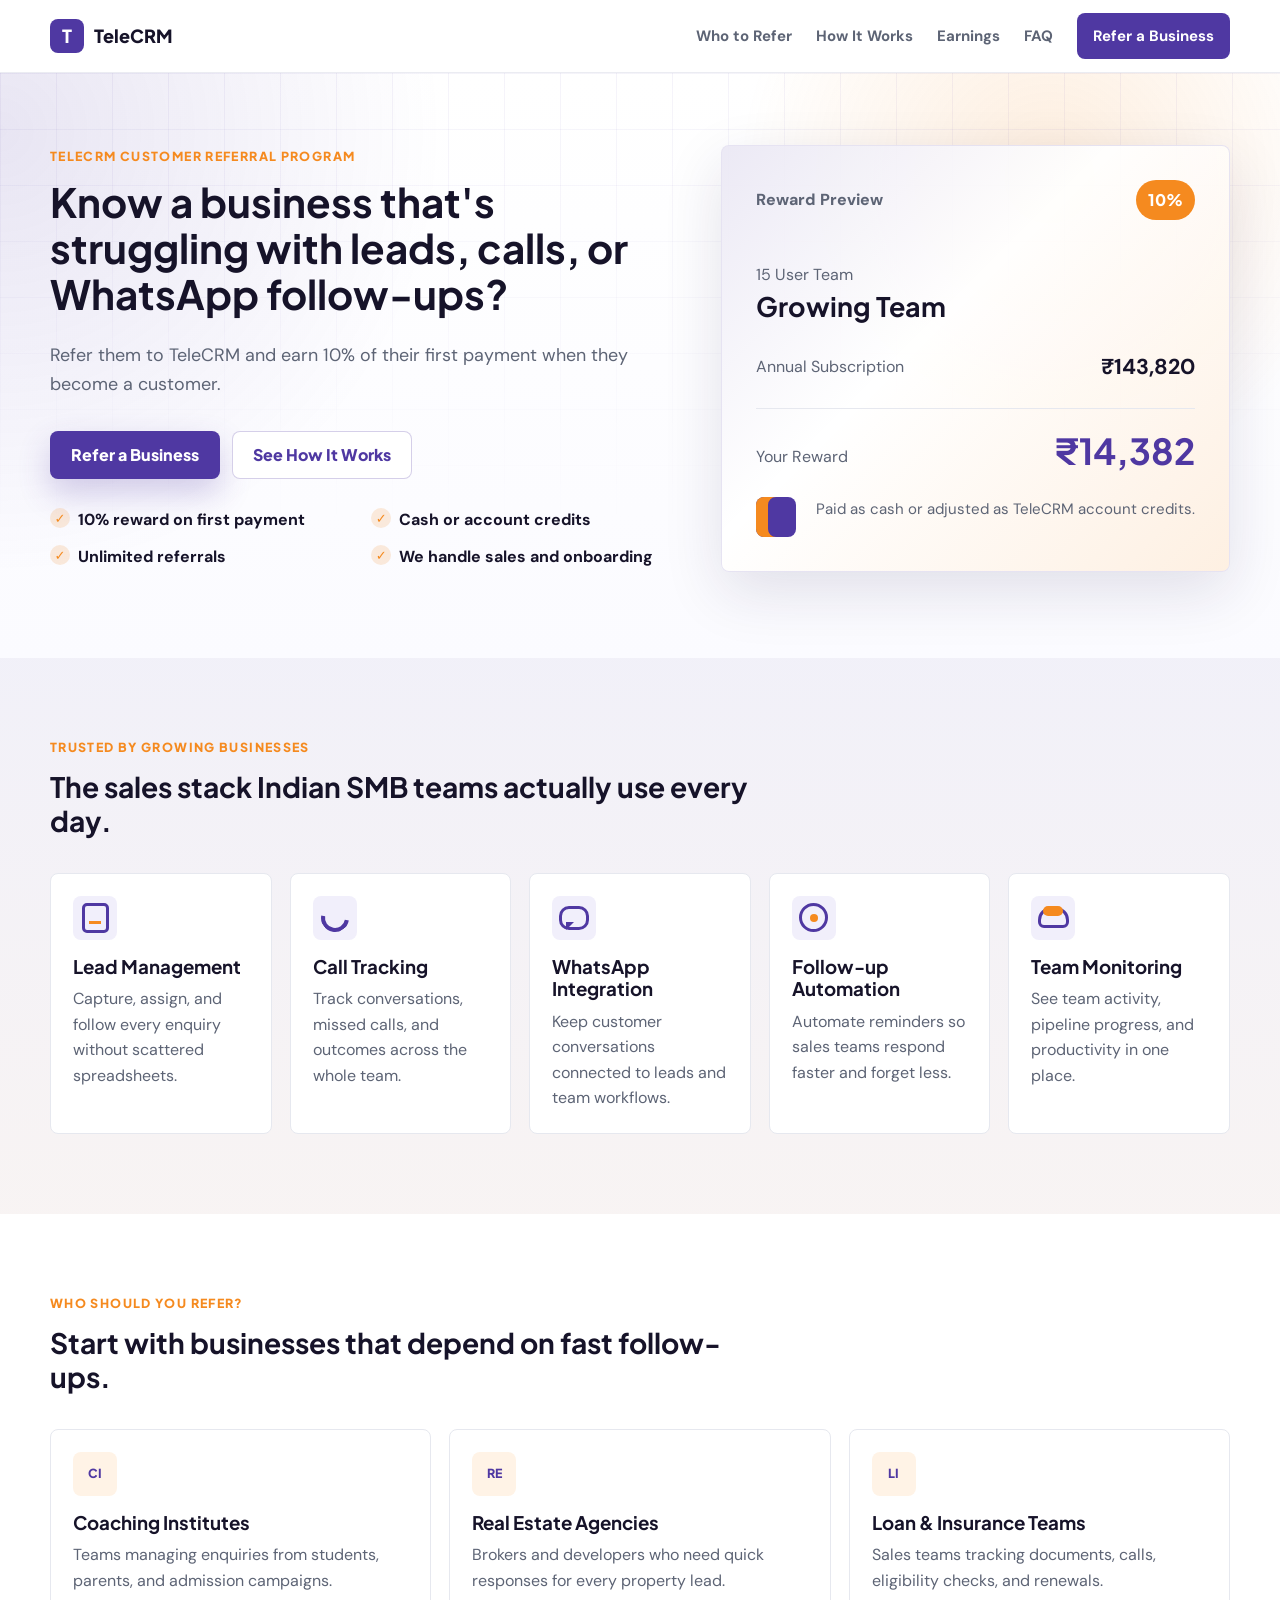
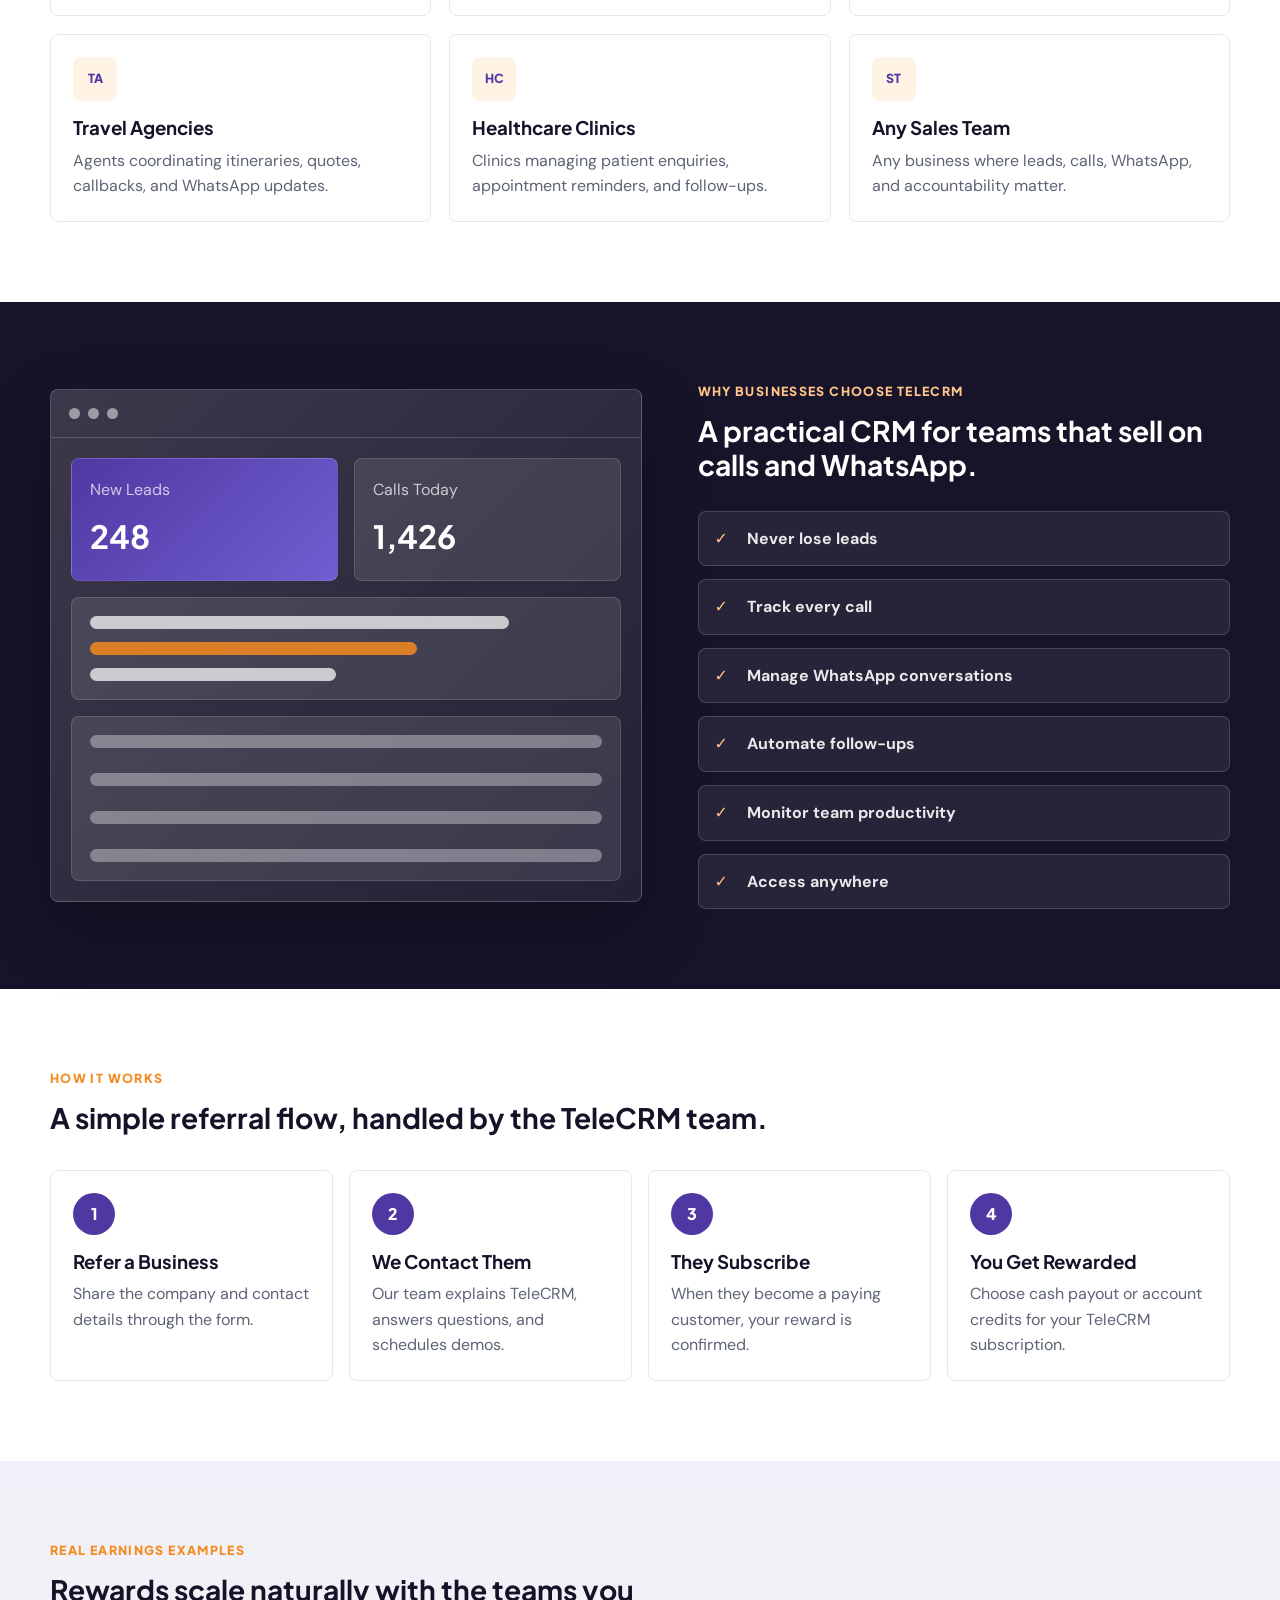
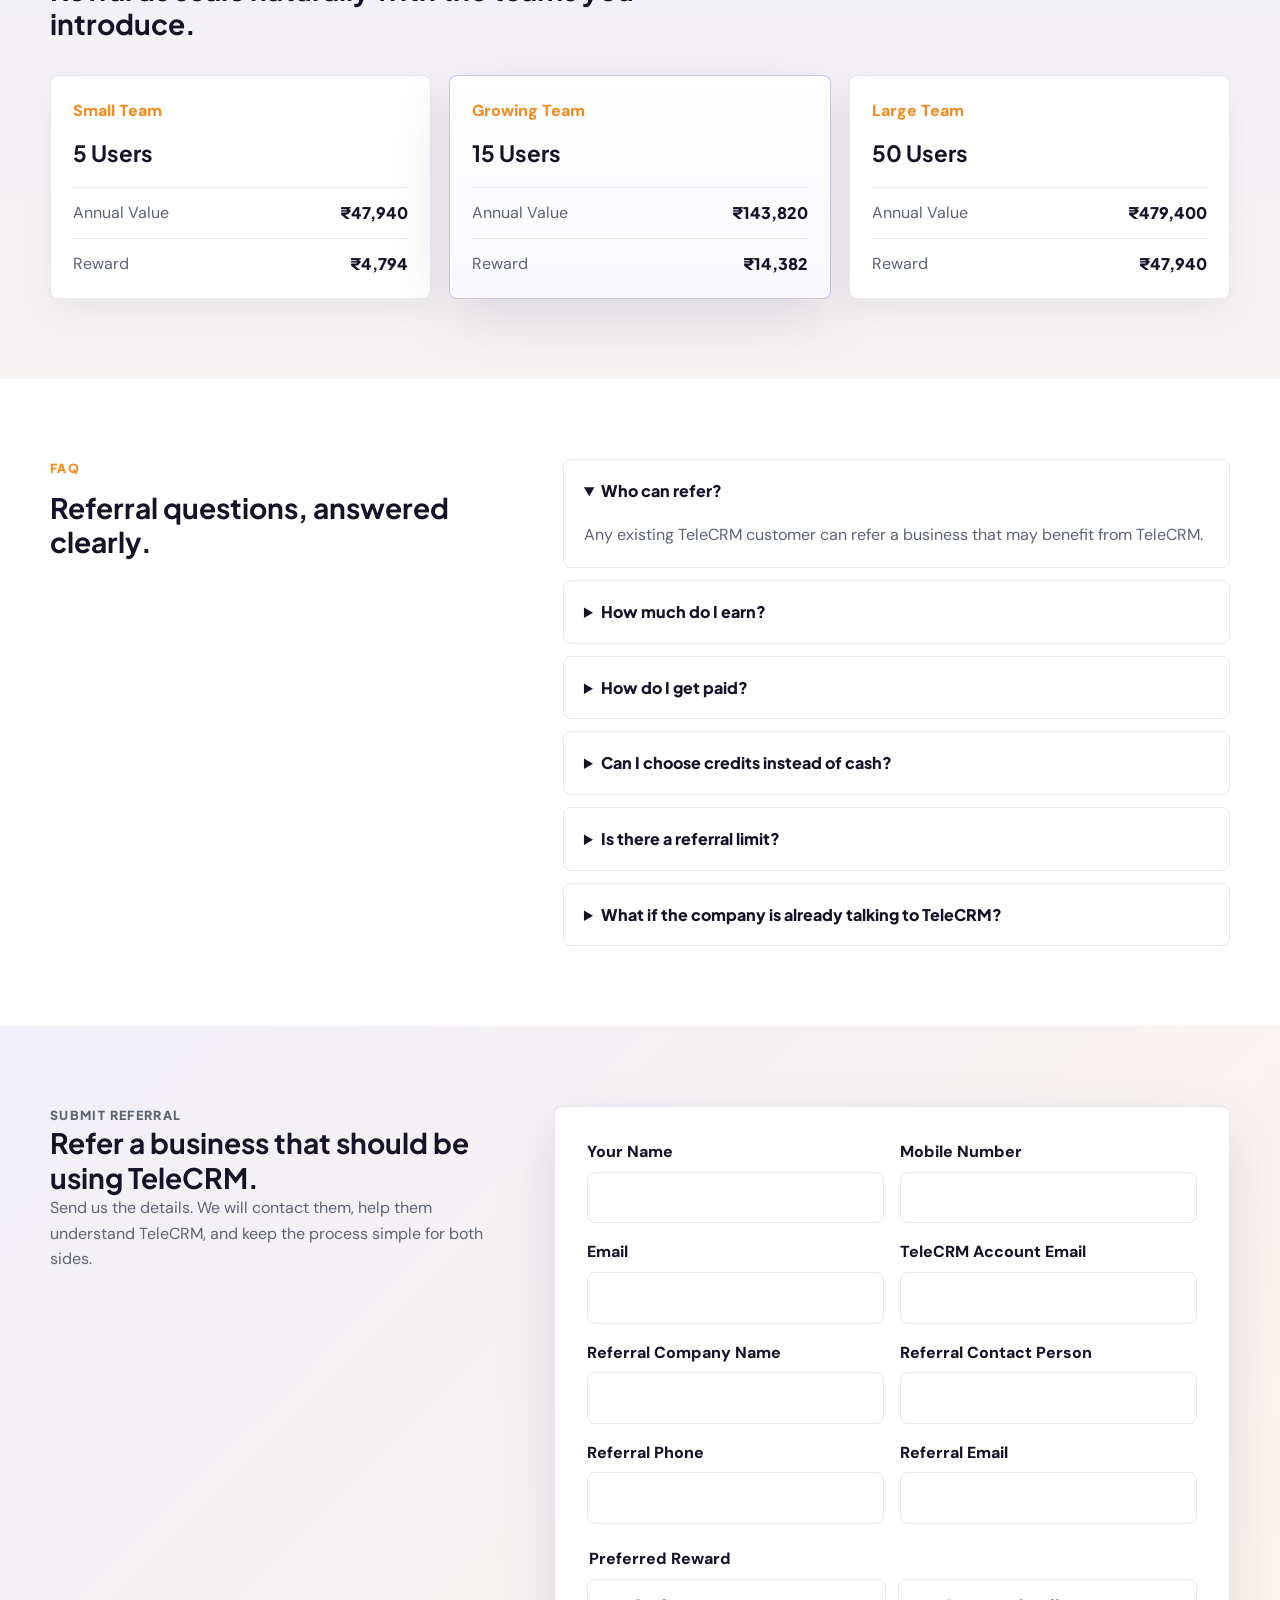
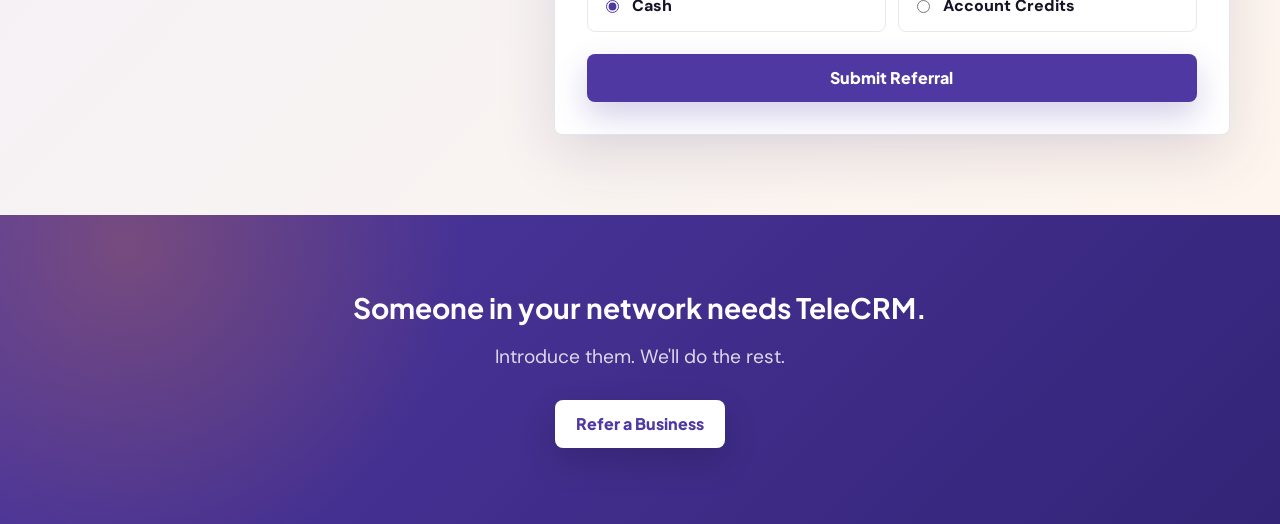
==== commit 784f52b8: "Reduce landing page heading scale" ====
--- a/index.html
+++ b/index.html
@@ -21,7 +21,7 @@
   <link rel="preconnect" href="https://fonts.googleapis.com">
   <link rel="preconnect" href="https://fonts.gstatic.com" crossorigin>
   <link href="https://fonts.googleapis.com/css2?family=DM+Sans:wght@400;500;600;700&family=Plus+Jakarta+Sans:wght@600;700;800&display=swap" rel="stylesheet">
-  <link rel="stylesheet" href="css/styles.css">
+  <link rel="stylesheet" href="css/styles.css?v=3">
 </head>
 <body>
   <a class="skip-link" href="#main">Skip to content</a>
--- a/css/styles.css
+++ b/css/styles.css
@@ -117,8 +117,8 @@
 .final-cta h2 {
   margin: 0;
   font-family: var(--font-heading);
-  font-size: clamp(2rem, 4vw, 3.4rem);
-  line-height: 1.1;
+  font-size: clamp(1.55rem, 2.2vw, 2.2rem);
+  line-height: 1.22;
   letter-spacing: 0;
 }
 
@@ -287,19 +287,19 @@
 }
 
 .hero h1 {
-  max-width: 760px;
+  max-width: 640px;
   margin: 0;
   font-family: var(--font-heading);
-  font-size: clamp(2.55rem, 5.7vw, 5.65rem);
-  line-height: 0.98;
+  font-size: clamp(2rem, 3.15vw, 3.15rem);
+  line-height: 1.14;
   letter-spacing: 0;
 }
 
 .hero__subheadline {
-  max-width: 660px;
+  max-width: 590px;
   margin: 24px 0 0;
   color: var(--muted);
-  font-size: clamp(1.07rem, 2vw, 1.25rem);
+  font-size: clamp(1rem, 1.45vw, 1.12rem);
 }
 
 .hero__actions {
@@ -408,8 +408,8 @@
   display: block;
   margin-top: 5px;
   font-family: var(--font-heading);
-  font-size: clamp(1.8rem, 4vw, 2.75rem);
-  line-height: 1.05;
+  font-size: clamp(1.35rem, 2.1vw, 1.9rem);
+  line-height: 1.1;
 }
 
 .reward-card__row strong {
@@ -429,7 +429,7 @@
 .reward-card__reward strong {
   color: var(--primary);
   font-family: var(--font-heading);
-  font-size: clamp(2.1rem, 5vw, 3.55rem);
+  font-size: clamp(1.75rem, 2.8vw, 2.35rem);
   line-height: 1;
 }
 
@@ -773,7 +773,7 @@
 }
 
 .earning-card h3 {
-  font-size: 2rem;
+  font-size: 1.4rem;
 }
 
 .earning-card dl,
@@ -1048,7 +1048,7 @@
   }
 
   .hero h1 {
-    font-size: clamp(2.35rem, 12vw, 4rem);
+    font-size: clamp(1.75rem, 7vw, 2.45rem);
   }
 
   .hero__actions,
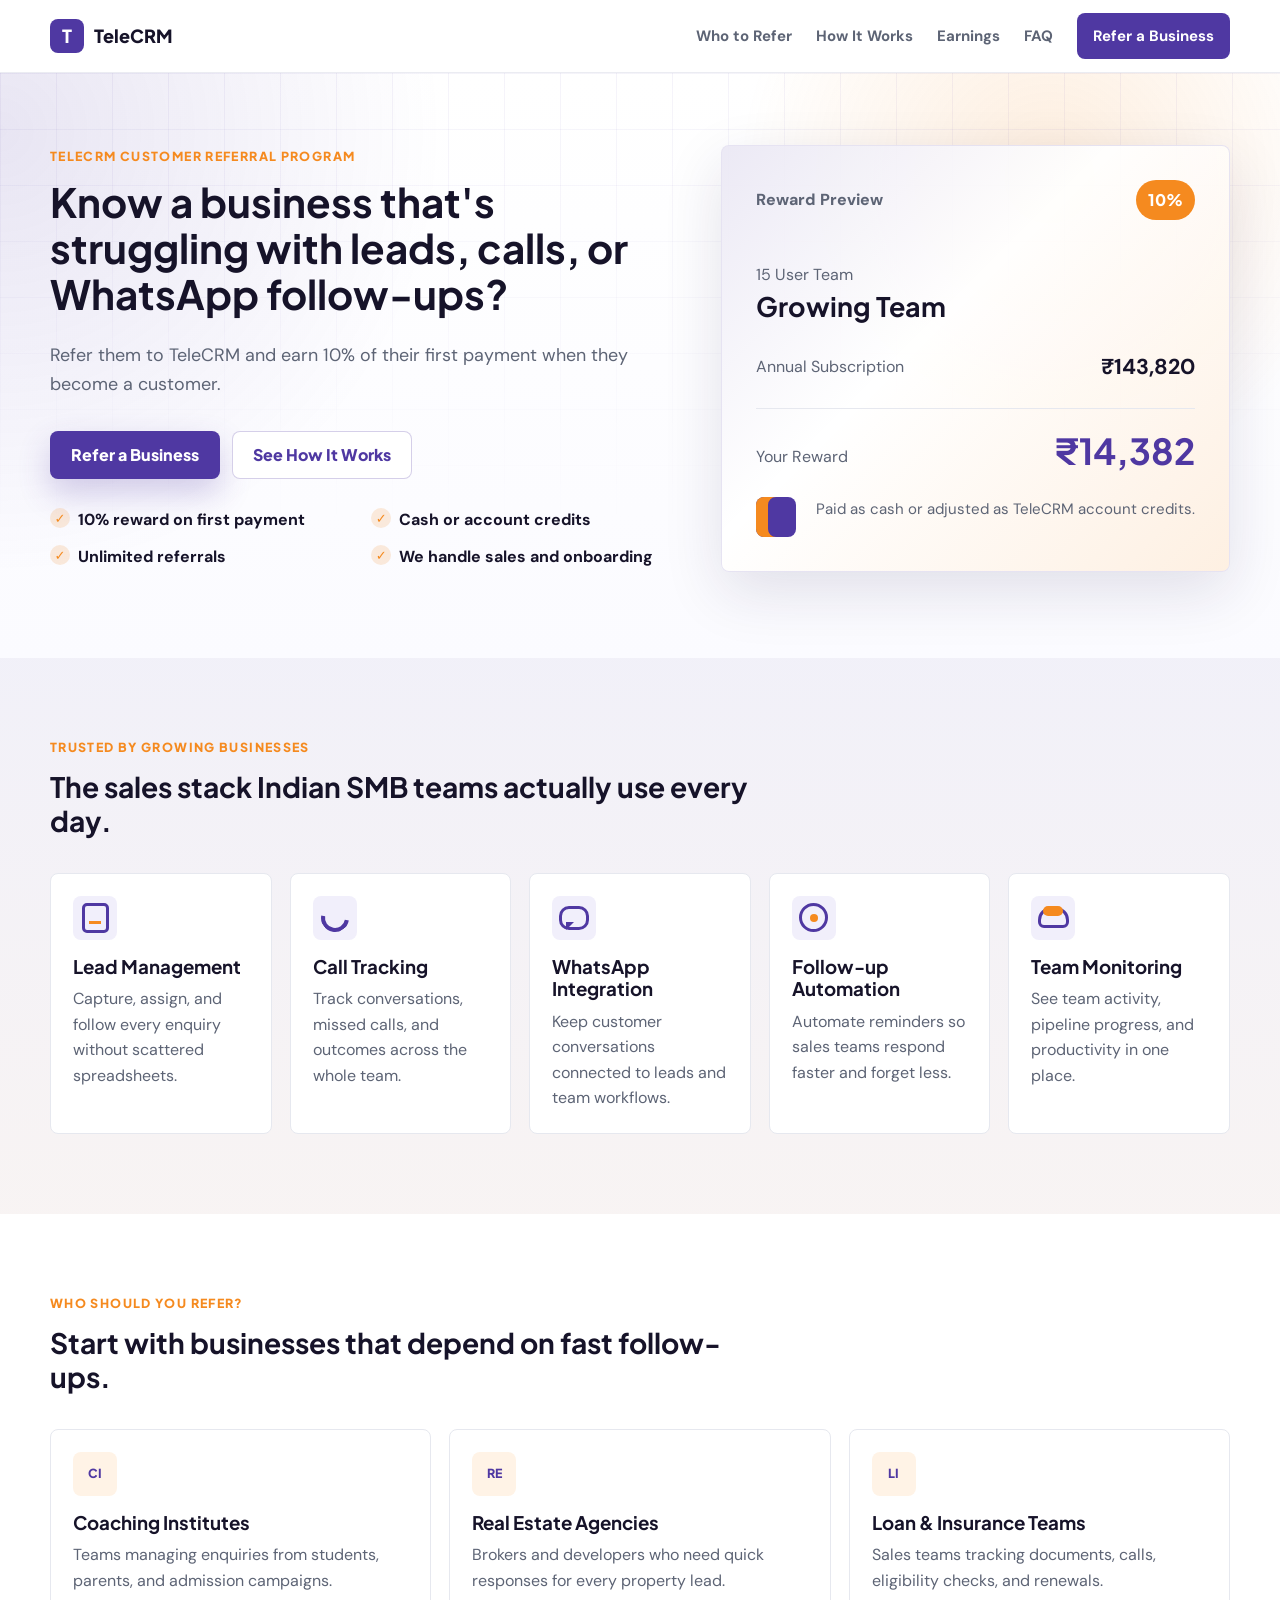
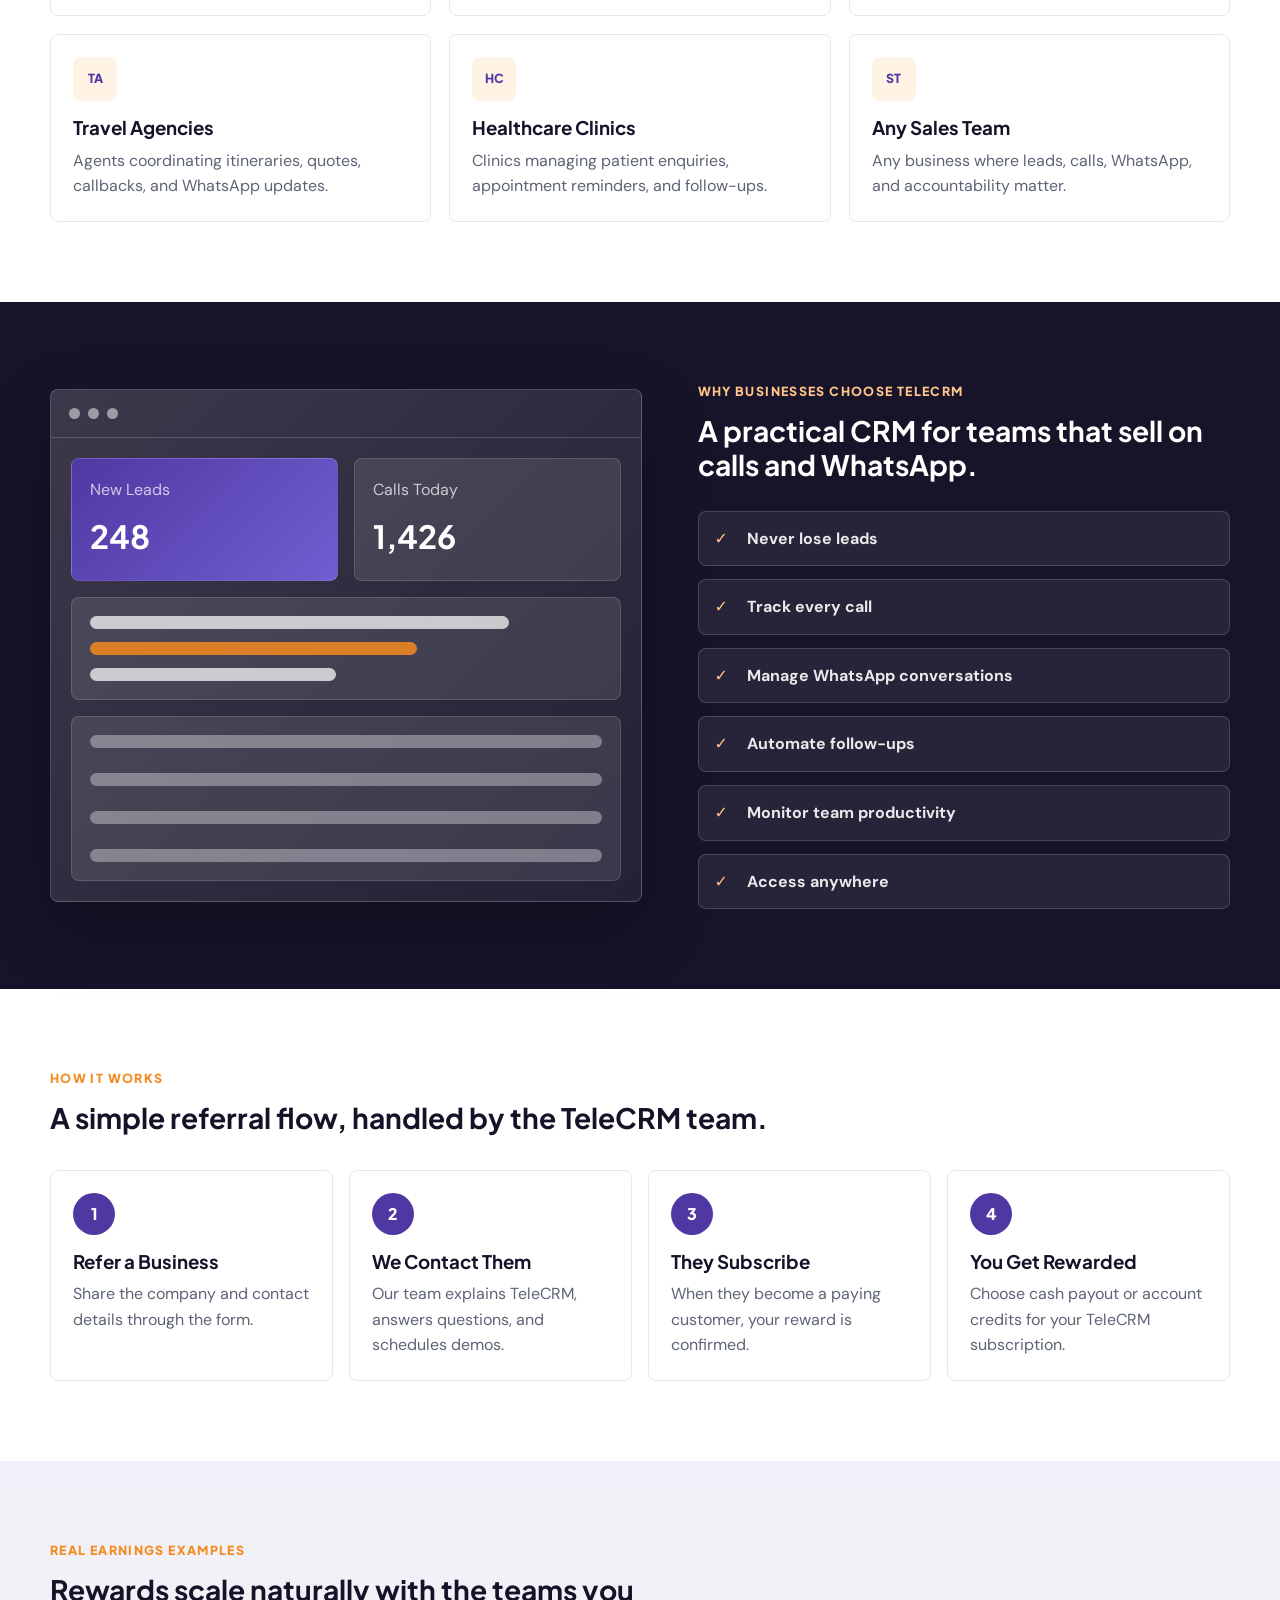
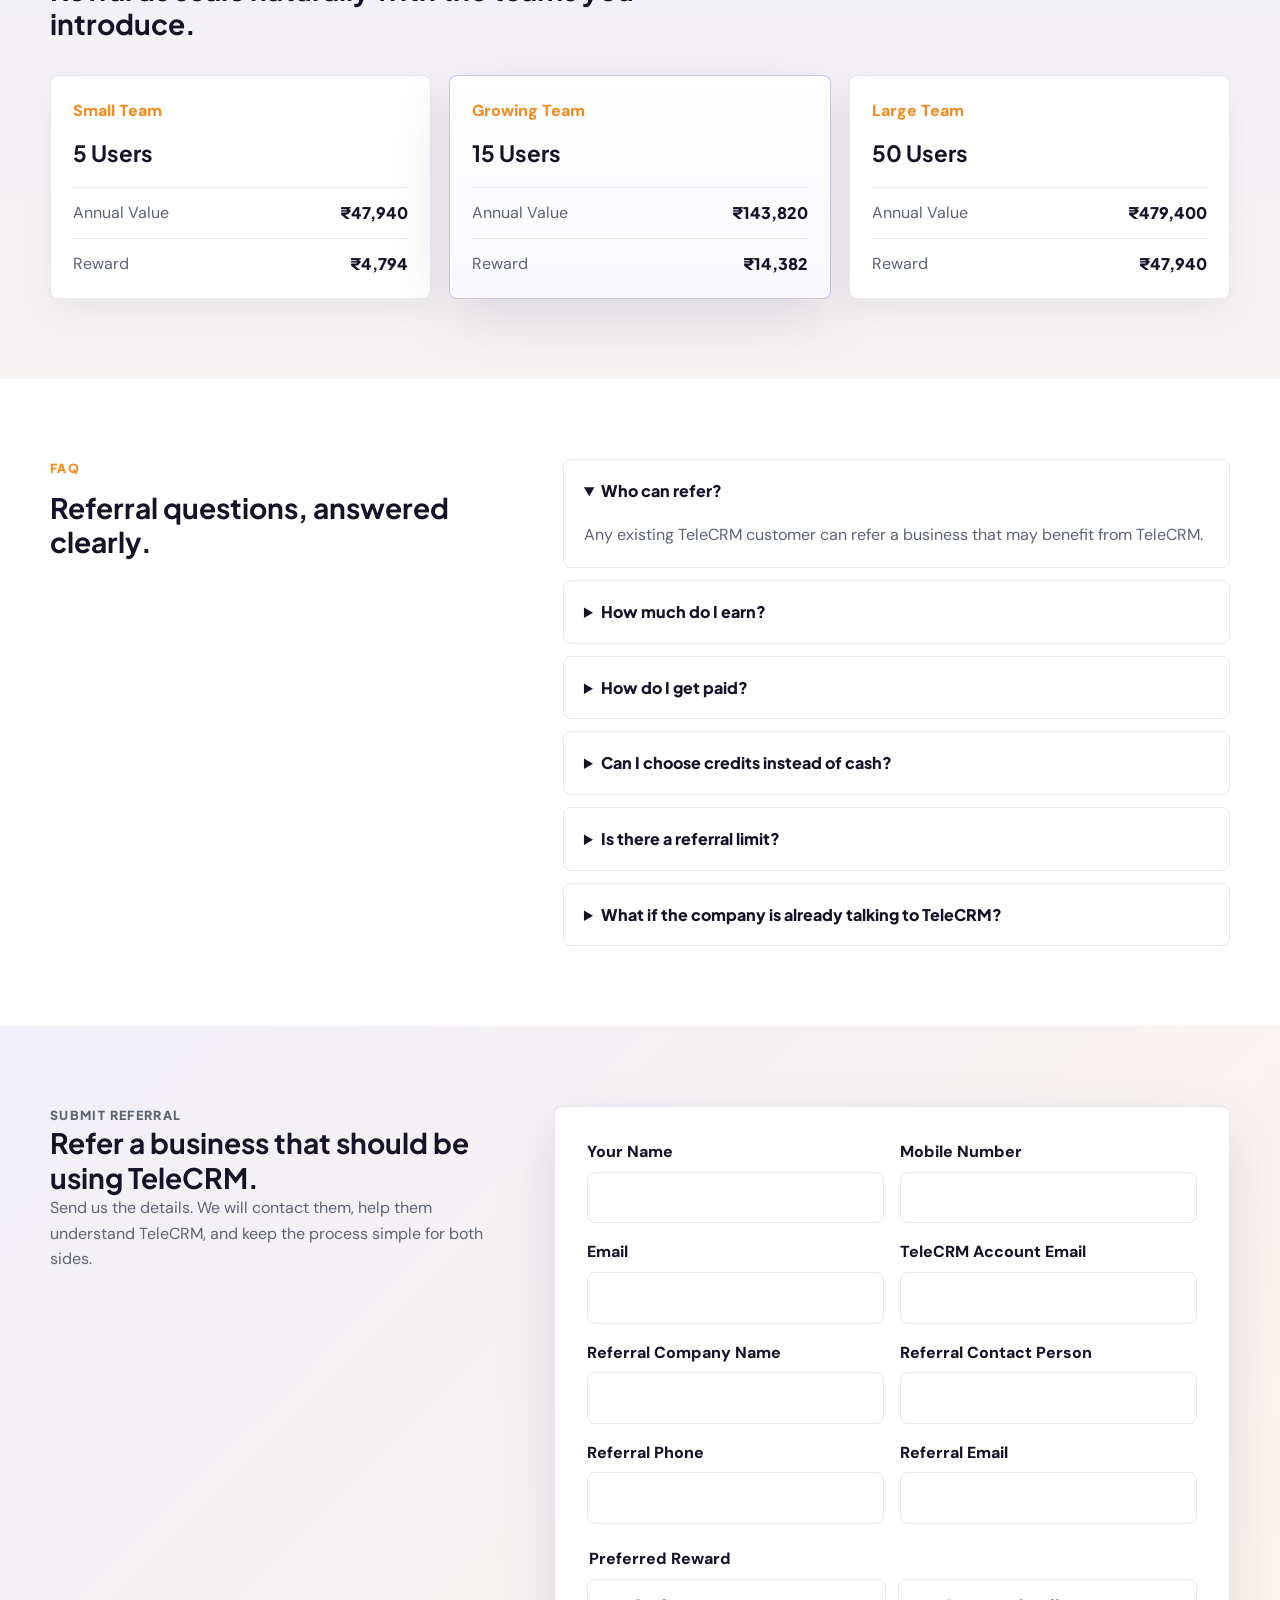
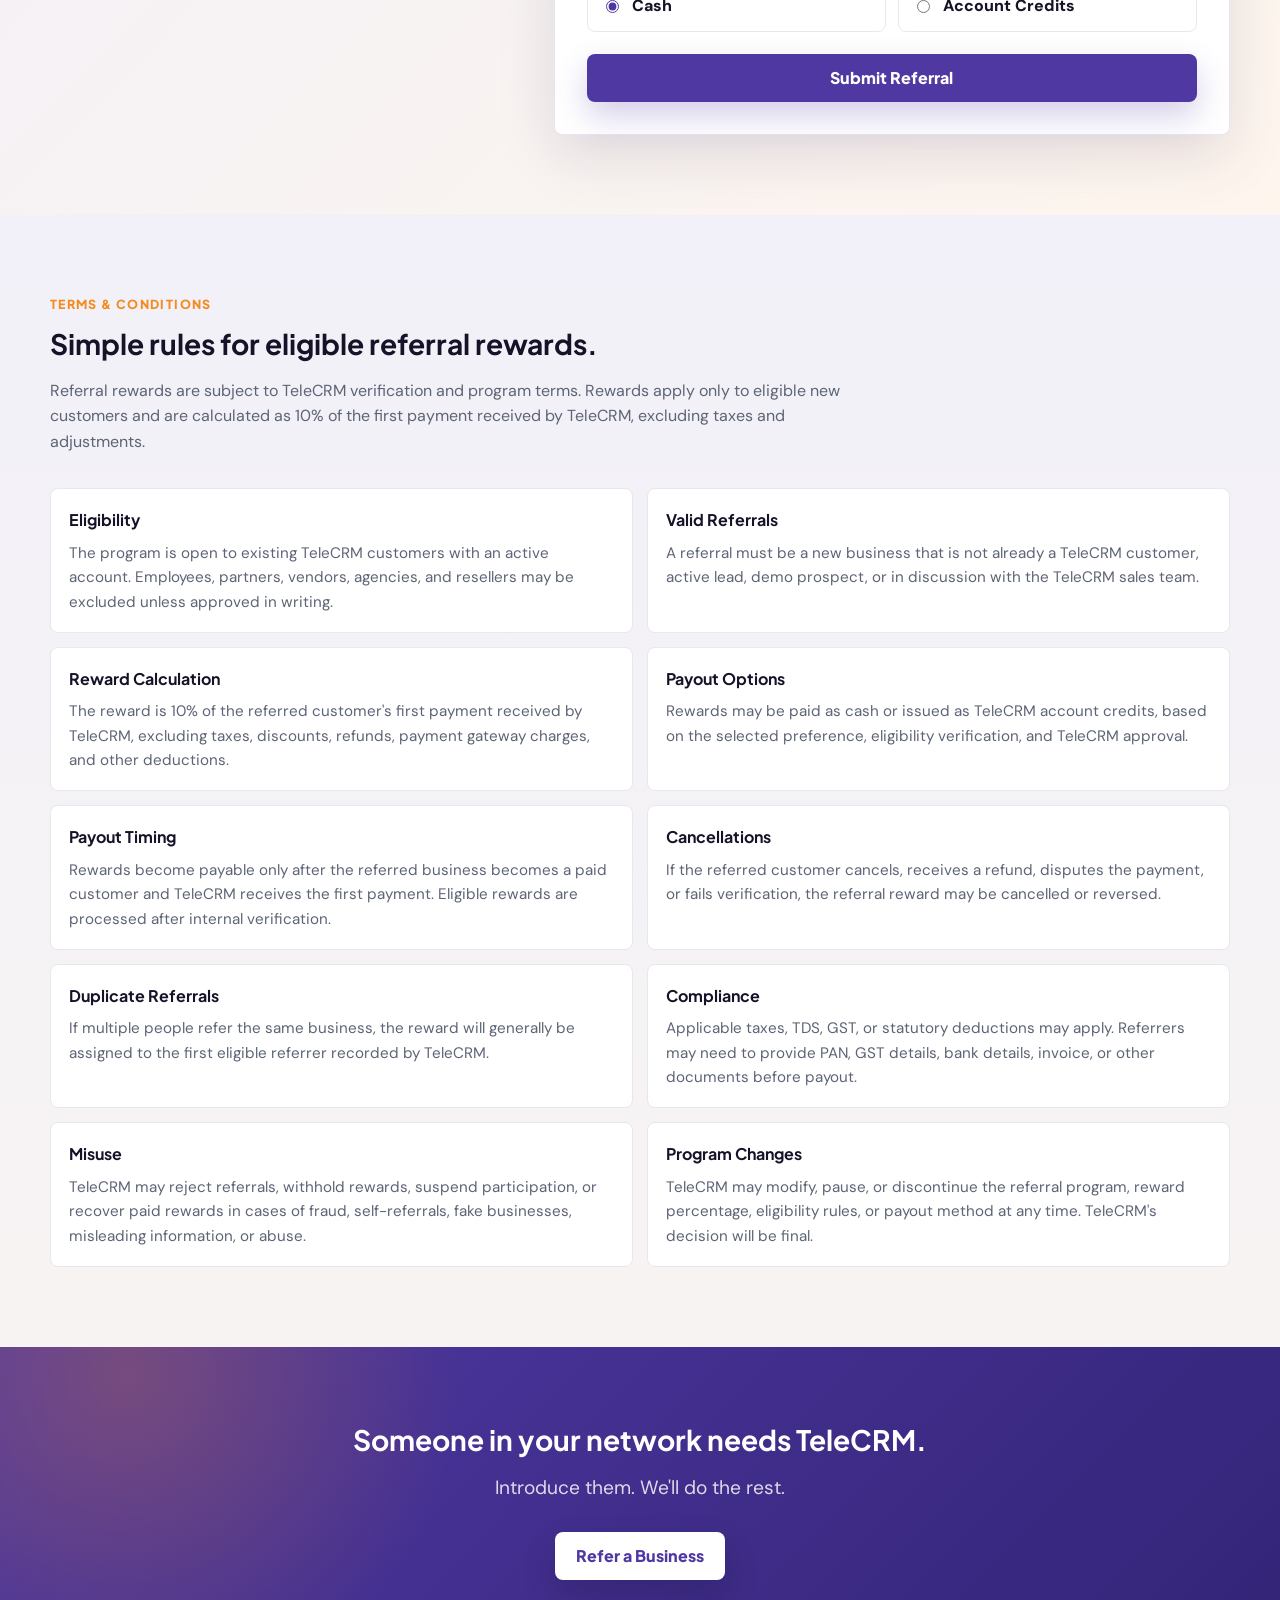
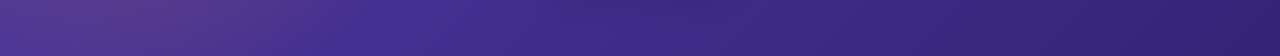
==== commit 140782e3: "Add referral program terms" ====
--- a/index.html
+++ b/index.html
@@ -21,7 +21,7 @@
   <link rel="preconnect" href="https://fonts.googleapis.com">
   <link rel="preconnect" href="https://fonts.gstatic.com" crossorigin>
   <link href="https://fonts.googleapis.com/css2?family=DM+Sans:wght@400;500;600;700&family=Plus+Jakarta+Sans:wght@600;700;800&display=swap" rel="stylesheet">
-  <link rel="stylesheet" href="css/styles.css?v=3">
+  <link rel="stylesheet" href="css/styles.css?v=4">
 </head>
 <body>
   <a class="skip-link" href="#main">Skip to content</a>
@@ -383,6 +383,58 @@
       </div>
     </section>
 
+    <section class="section section--soft terms-section" id="terms" aria-labelledby="terms-title">
+      <div class="container">
+        <div class="section-heading reveal">
+          <p class="eyebrow">Terms &amp; Conditions</p>
+          <h2 id="terms-title">Simple rules for eligible referral rewards.</h2>
+          <p class="terms-intro">Referral rewards are subject to TeleCRM verification and program terms. Rewards apply only to eligible new customers and are calculated as 10% of the first payment received by TeleCRM, excluding taxes and adjustments.</p>
+        </div>
+        <div class="terms-grid">
+          <article class="terms-card reveal">
+            <h3>Eligibility</h3>
+            <p>The program is open to existing TeleCRM customers with an active account. Employees, partners, vendors, agencies, and resellers may be excluded unless approved in writing.</p>
+          </article>
+          <article class="terms-card reveal">
+            <h3>Valid Referrals</h3>
+            <p>A referral must be a new business that is not already a TeleCRM customer, active lead, demo prospect, or in discussion with the TeleCRM sales team.</p>
+          </article>
+          <article class="terms-card reveal">
+            <h3>Reward Calculation</h3>
+            <p>The reward is 10% of the referred customer's first payment received by TeleCRM, excluding taxes, discounts, refunds, payment gateway charges, and other deductions.</p>
+          </article>
+          <article class="terms-card reveal">
+            <h3>Payout Options</h3>
+            <p>Rewards may be paid as cash or issued as TeleCRM account credits, based on the selected preference, eligibility verification, and TeleCRM approval.</p>
+          </article>
+          <article class="terms-card reveal">
+            <h3>Payout Timing</h3>
+            <p>Rewards become payable only after the referred business becomes a paid customer and TeleCRM receives the first payment. Eligible rewards are processed after internal verification.</p>
+          </article>
+          <article class="terms-card reveal">
+            <h3>Cancellations</h3>
+            <p>If the referred customer cancels, receives a refund, disputes the payment, or fails verification, the referral reward may be cancelled or reversed.</p>
+          </article>
+          <article class="terms-card reveal">
+            <h3>Duplicate Referrals</h3>
+            <p>If multiple people refer the same business, the reward will generally be assigned to the first eligible referrer recorded by TeleCRM.</p>
+          </article>
+          <article class="terms-card reveal">
+            <h3>Compliance</h3>
+            <p>Applicable taxes, TDS, GST, or statutory deductions may apply. Referrers may need to provide PAN, GST details, bank details, invoice, or other documents before payout.</p>
+          </article>
+          <article class="terms-card reveal">
+            <h3>Misuse</h3>
+            <p>TeleCRM may reject referrals, withhold rewards, suspend participation, or recover paid rewards in cases of fraud, self-referrals, fake businesses, misleading information, or abuse.</p>
+          </article>
+          <article class="terms-card reveal">
+            <h3>Program Changes</h3>
+            <p>TeleCRM may modify, pause, or discontinue the referral program, reward percentage, eligibility rules, or payout method at any time. TeleCRM's decision will be final.</p>
+          </article>
+        </div>
+      </div>
+    </section>
+
     <section class="final-cta" aria-labelledby="final-title">
       <div class="container final-cta__inner reveal">
         <h2 id="final-title">Someone in your network needs TeleCRM.</h2>
--- a/css/styles.css
+++ b/css/styles.css
@@ -834,6 +834,40 @@
   color: var(--muted);
 }
 
+.terms-section .section-heading {
+  max-width: 820px;
+}
+
+.terms-intro {
+  margin: 16px 0 0;
+  color: var(--muted);
+}
+
+.terms-grid {
+  display: grid;
+  grid-template-columns: repeat(2, minmax(0, 1fr));
+  gap: 14px;
+}
+
+.terms-card {
+  border: 1px solid var(--line);
+  border-radius: var(--radius);
+  background: #fff;
+  padding: 18px;
+}
+
+.terms-card h3 {
+  margin: 0 0 8px;
+  font-family: var(--font-heading);
+  font-size: 1rem;
+}
+
+.terms-card p {
+  margin: 0;
+  color: var(--muted);
+  font-size: 0.95rem;
+}
+
 .form-shell {
   display: grid;
   grid-template-columns: minmax(260px, 0.68fr) minmax(0, 1fr);
@@ -1069,7 +1103,8 @@
   .feature-grid,
   .industry-grid,
   .timeline,
-  .earnings-grid {
+  .earnings-grid,
+  .terms-grid {
     grid-template-columns: 1fr;
   }
 
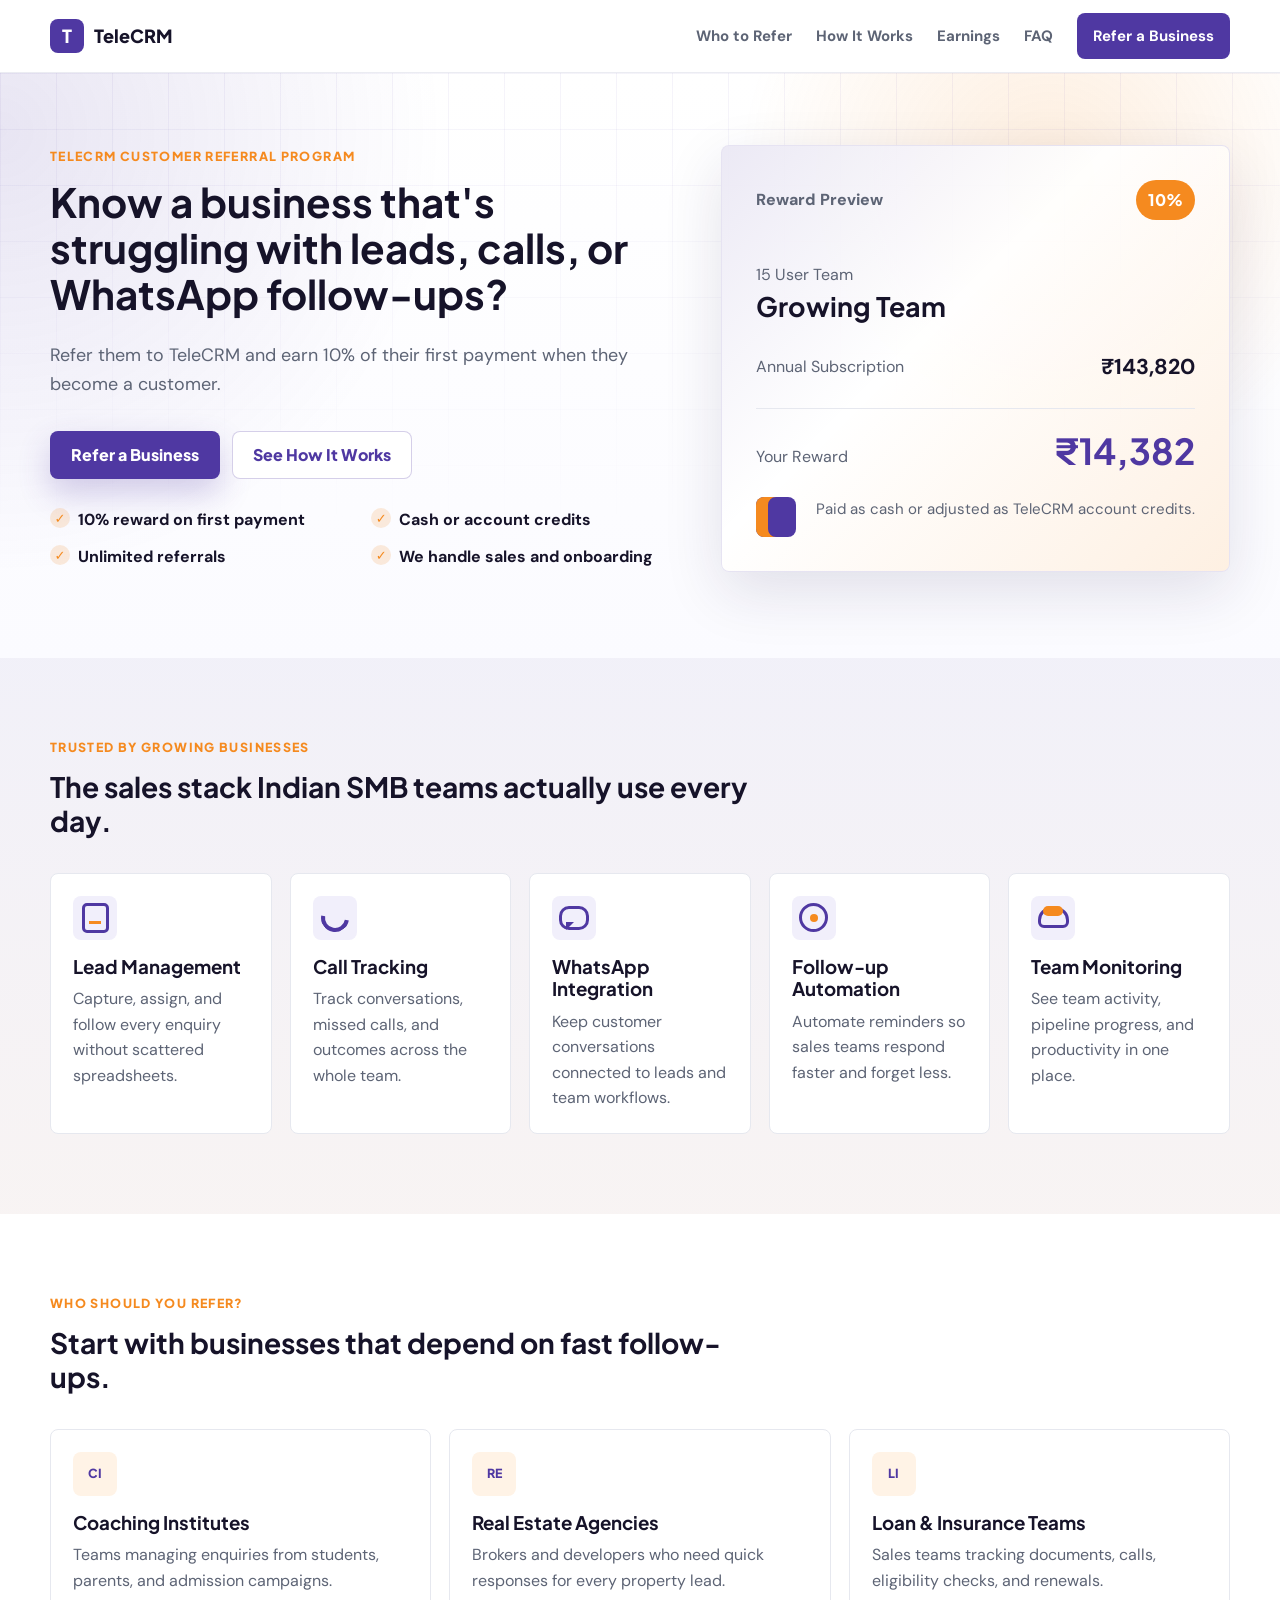
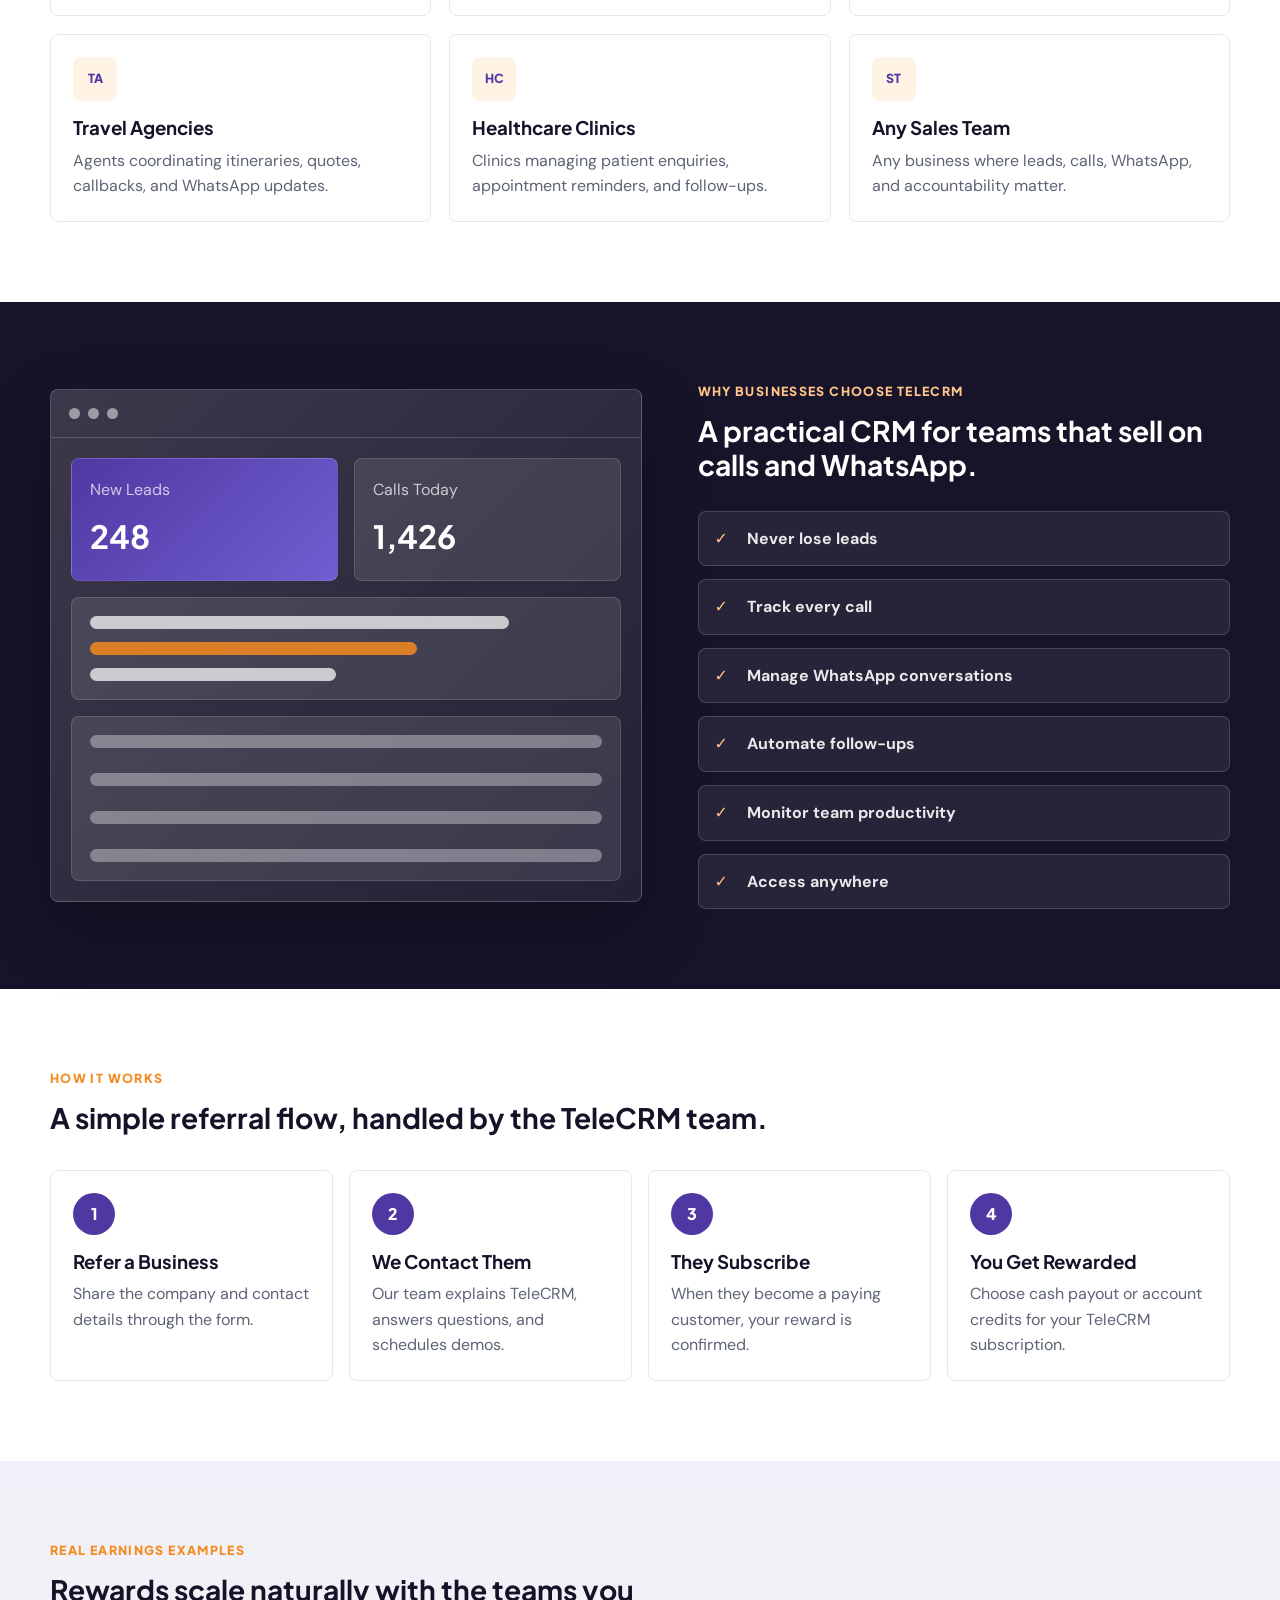
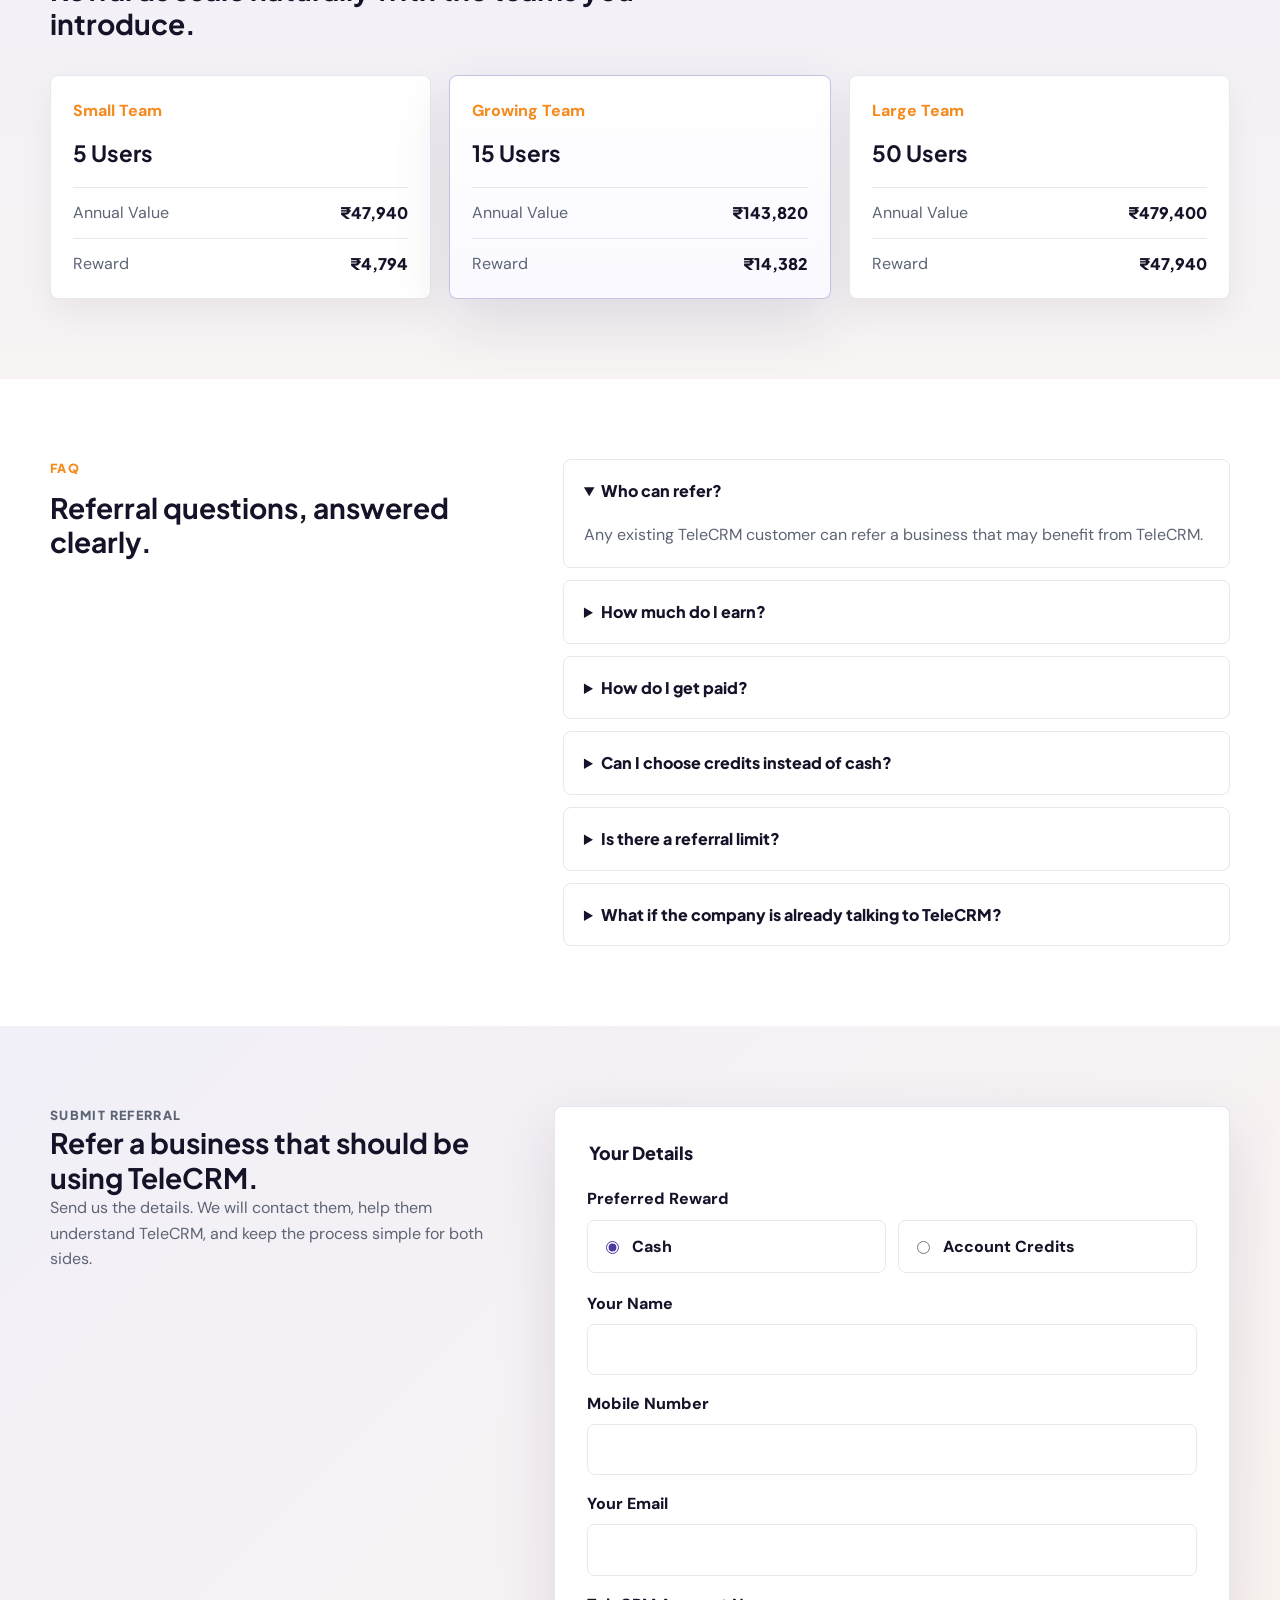
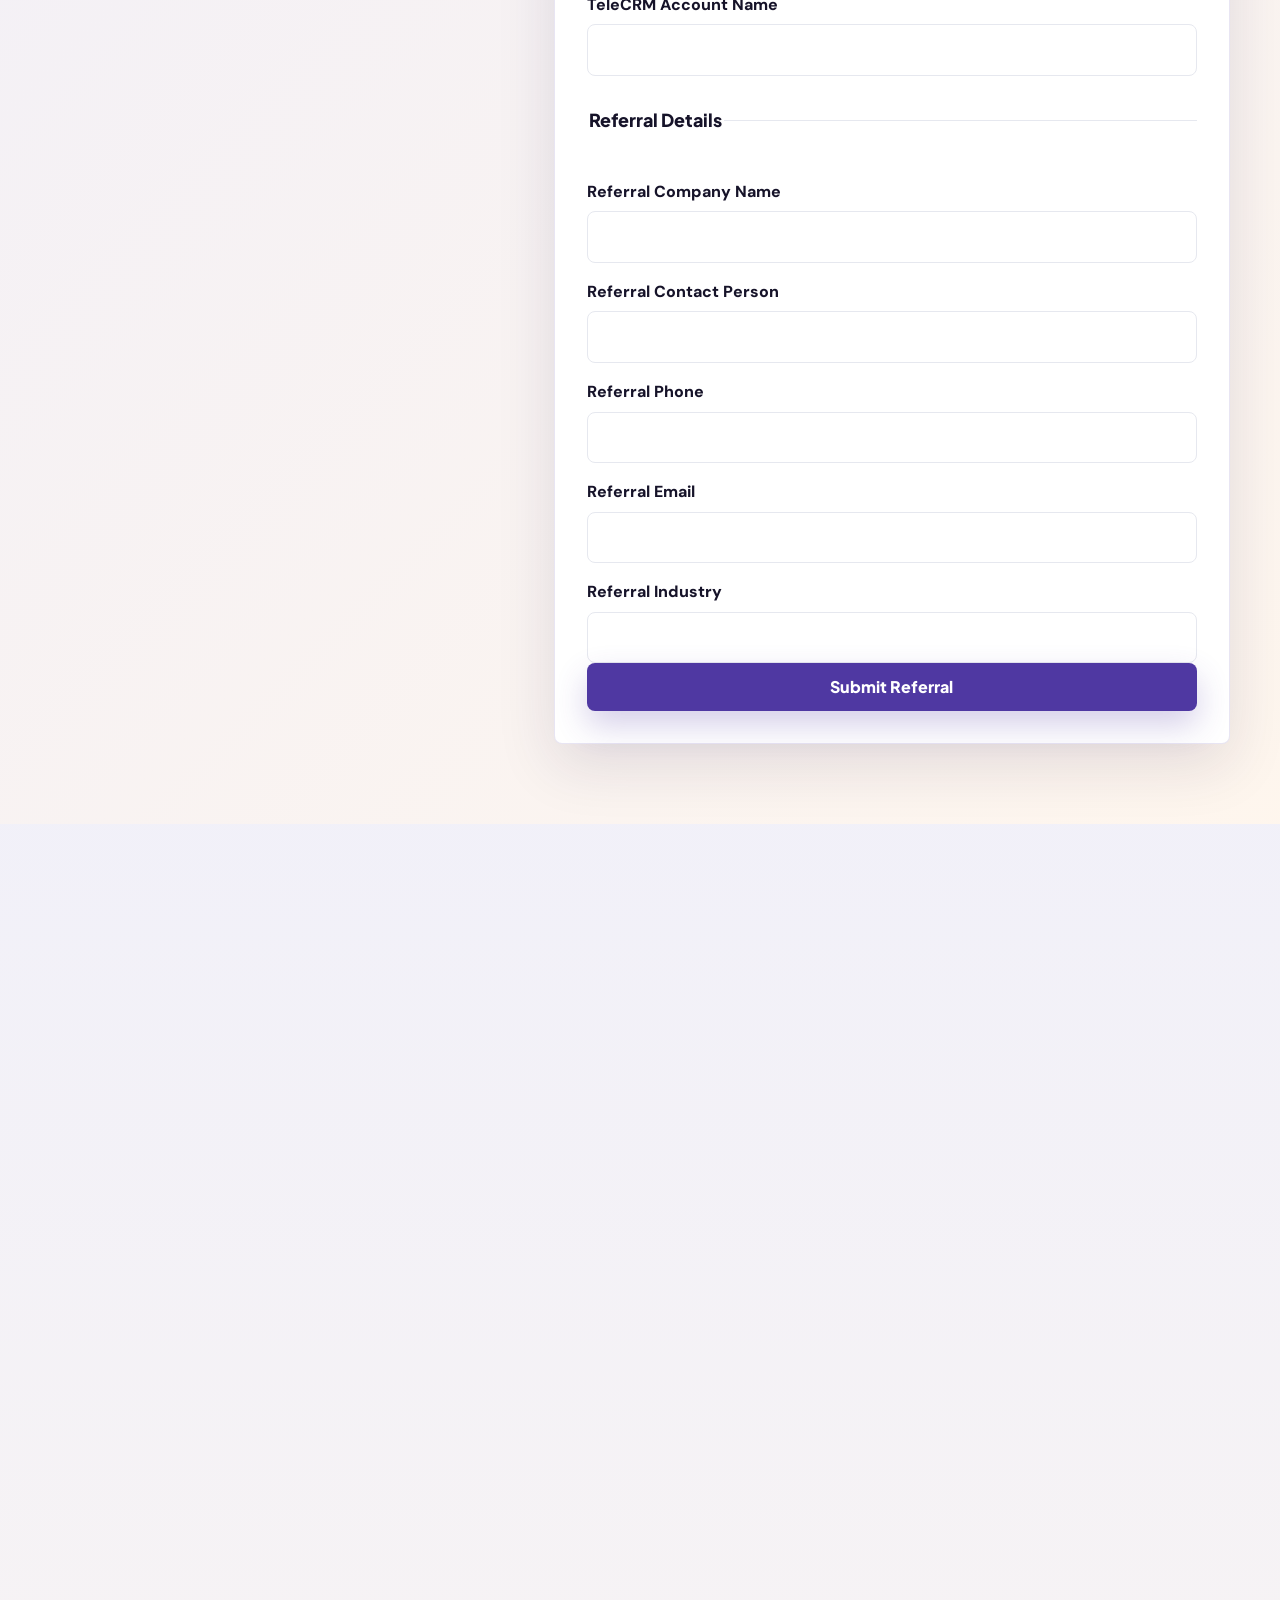
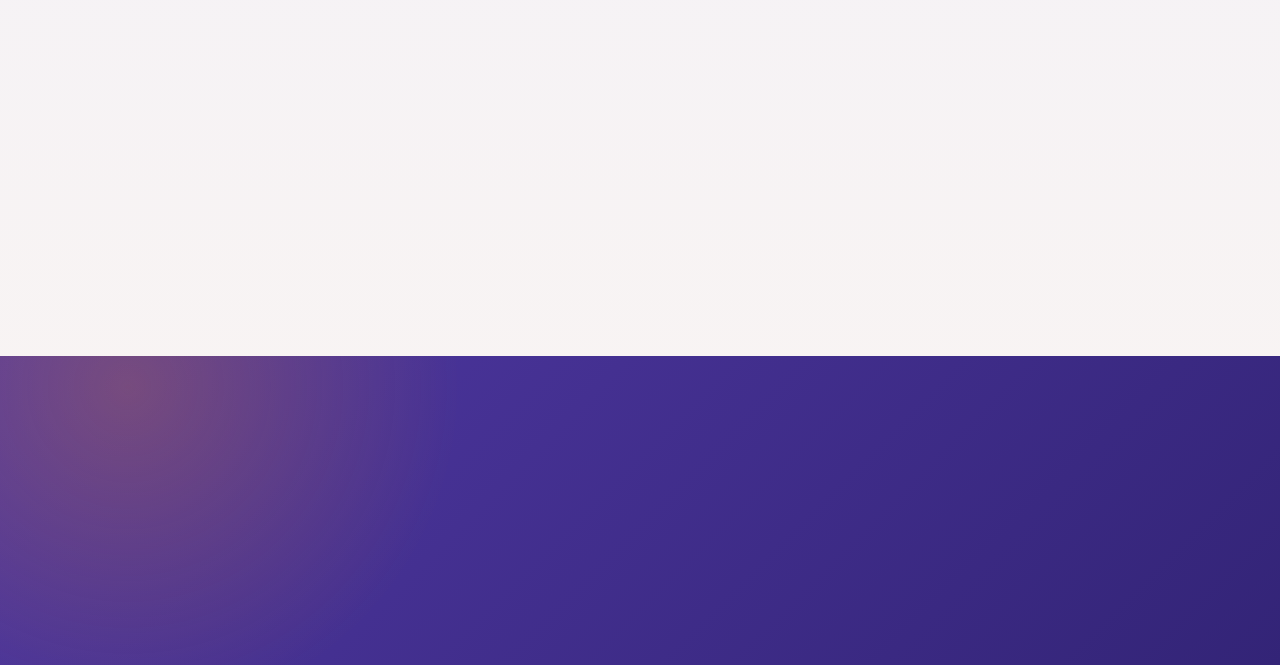
==== commit 957e3678: "Restructure referral form layout" ====
--- a/index.html
+++ b/index.html
@@ -21,7 +21,7 @@
   <link rel="preconnect" href="https://fonts.googleapis.com">
   <link rel="preconnect" href="https://fonts.gstatic.com" crossorigin>
   <link href="https://fonts.googleapis.com/css2?family=DM+Sans:wght@400;500;600;700&family=Plus+Jakarta+Sans:wght@600;700;800&display=swap" rel="stylesheet">
-  <link rel="stylesheet" href="css/styles.css?v=4">
+  <link rel="stylesheet" href="css/styles.css?v=5">
 </head>
 <body>
   <a class="skip-link" href="#main">Skip to content</a>
@@ -328,51 +328,65 @@
         </div>
 
         <form class="referral-form reveal" data-referral-form>
-          <div class="form-grid">
-            <label>
-              <span>Your Name</span>
-              <input type="text" name="yourName" autocomplete="name" required>
-            </label>
-            <label>
-              <span>Mobile Number</span>
-              <input type="tel" name="mobileNumber" autocomplete="tel" inputmode="tel" required>
-            </label>
-            <label>
-              <span>Email</span>
-              <input type="email" name="email" autocomplete="email" required>
-            </label>
-            <label>
-              <span>TeleCRM Account Email</span>
-              <input type="email" name="accountEmail" autocomplete="email" required>
-            </label>
-            <label>
-              <span>Referral Company Name</span>
-              <input type="text" name="companyName" required>
-            </label>
-            <label>
-              <span>Referral Contact Person</span>
-              <input type="text" name="contactPerson" required>
-            </label>
-            <label>
-              <span>Referral Phone</span>
-              <input type="tel" name="referralPhone" inputmode="tel" required>
-            </label>
-            <label>
-              <span>Referral Email</span>
-              <input type="email" name="referralEmail" required>
-            </label>
-          </div>
-
-          <fieldset>
-            <legend>Preferred Reward</legend>
-            <div class="radio-group">
-              <label>
-                <input type="radio" name="preferredReward" value="Cash" checked>
-                <span>Cash</span>
-              </label>
-              <label>
-                <input type="radio" name="preferredReward" value="Account Credits">
-                <span>Account Credits</span>
+          <fieldset class="form-section">
+            <legend>Your Details</legend>
+
+            <div class="reward-choice">
+              <p>Preferred Reward</p>
+              <div class="radio-group">
+                <label>
+                  <input type="radio" name="preferredReward" value="Cash" checked>
+                  <span>Cash</span>
+                </label>
+                <label>
+                  <input type="radio" name="preferredReward" value="Account Credits">
+                  <span>Account Credits</span>
+                </label>
+              </div>
+            </div>
+
+            <div class="form-grid">
+              <label>
+                <span>Your Name</span>
+                <input type="text" name="yourName" autocomplete="name" required>
+              </label>
+              <label>
+                <span>Mobile Number</span>
+                <input type="tel" name="mobileNumber" autocomplete="tel" inputmode="tel" required>
+              </label>
+              <label>
+                <span>Your Email</span>
+                <input type="email" name="email" autocomplete="email" required>
+              </label>
+              <label>
+                <span>TeleCRM Account Name</span>
+                <input type="text" name="accountName" autocomplete="organization" required>
+              </label>
+            </div>
+          </fieldset>
+
+          <fieldset class="form-section">
+            <legend>Referral Details</legend>
+            <div class="form-grid">
+              <label>
+                <span>Referral Company Name</span>
+                <input type="text" name="companyName" required>
+              </label>
+              <label>
+                <span>Referral Contact Person</span>
+                <input type="text" name="contactPerson" required>
+              </label>
+              <label>
+                <span>Referral Phone</span>
+                <input type="tel" name="referralPhone" inputmode="tel" required>
+              </label>
+              <label>
+                <span>Referral Email</span>
+                <input type="email" name="referralEmail" required>
+              </label>
+              <label>
+                <span>Referral Industry</span>
+                <input type="text" name="referralIndustry" required>
               </label>
             </div>
           </fieldset>
--- a/css/styles.css
+++ b/css/styles.css
@@ -885,7 +885,7 @@
 
 .form-grid {
   display: grid;
-  grid-template-columns: repeat(2, minmax(0, 1fr));
+  grid-template-columns: 1fr;
   gap: 16px;
 }
 
@@ -916,9 +916,31 @@
 }
 
 .referral-form fieldset {
-  margin: 22px 0;
+  margin: 0;
   border: 0;
   padding: 0;
+}
+
+.form-section + .form-section {
+  margin-top: 30px;
+  border-top: 1px solid var(--line);
+  padding-top: 26px;
+}
+
+.form-section legend {
+  margin-bottom: 18px;
+  font-family: var(--font-heading);
+  font-size: 1.12rem;
+}
+
+.reward-choice {
+  margin-bottom: 18px;
+}
+
+.reward-choice p {
+  margin: 0 0 8px;
+  color: var(--ink);
+  font-weight: 800;
 }
 
 .radio-group {
@@ -1087,7 +1109,6 @@
 
   .hero__actions,
   .trust-list,
-  .form-grid,
   .radio-group {
     grid-template-columns: 1fr;
   }
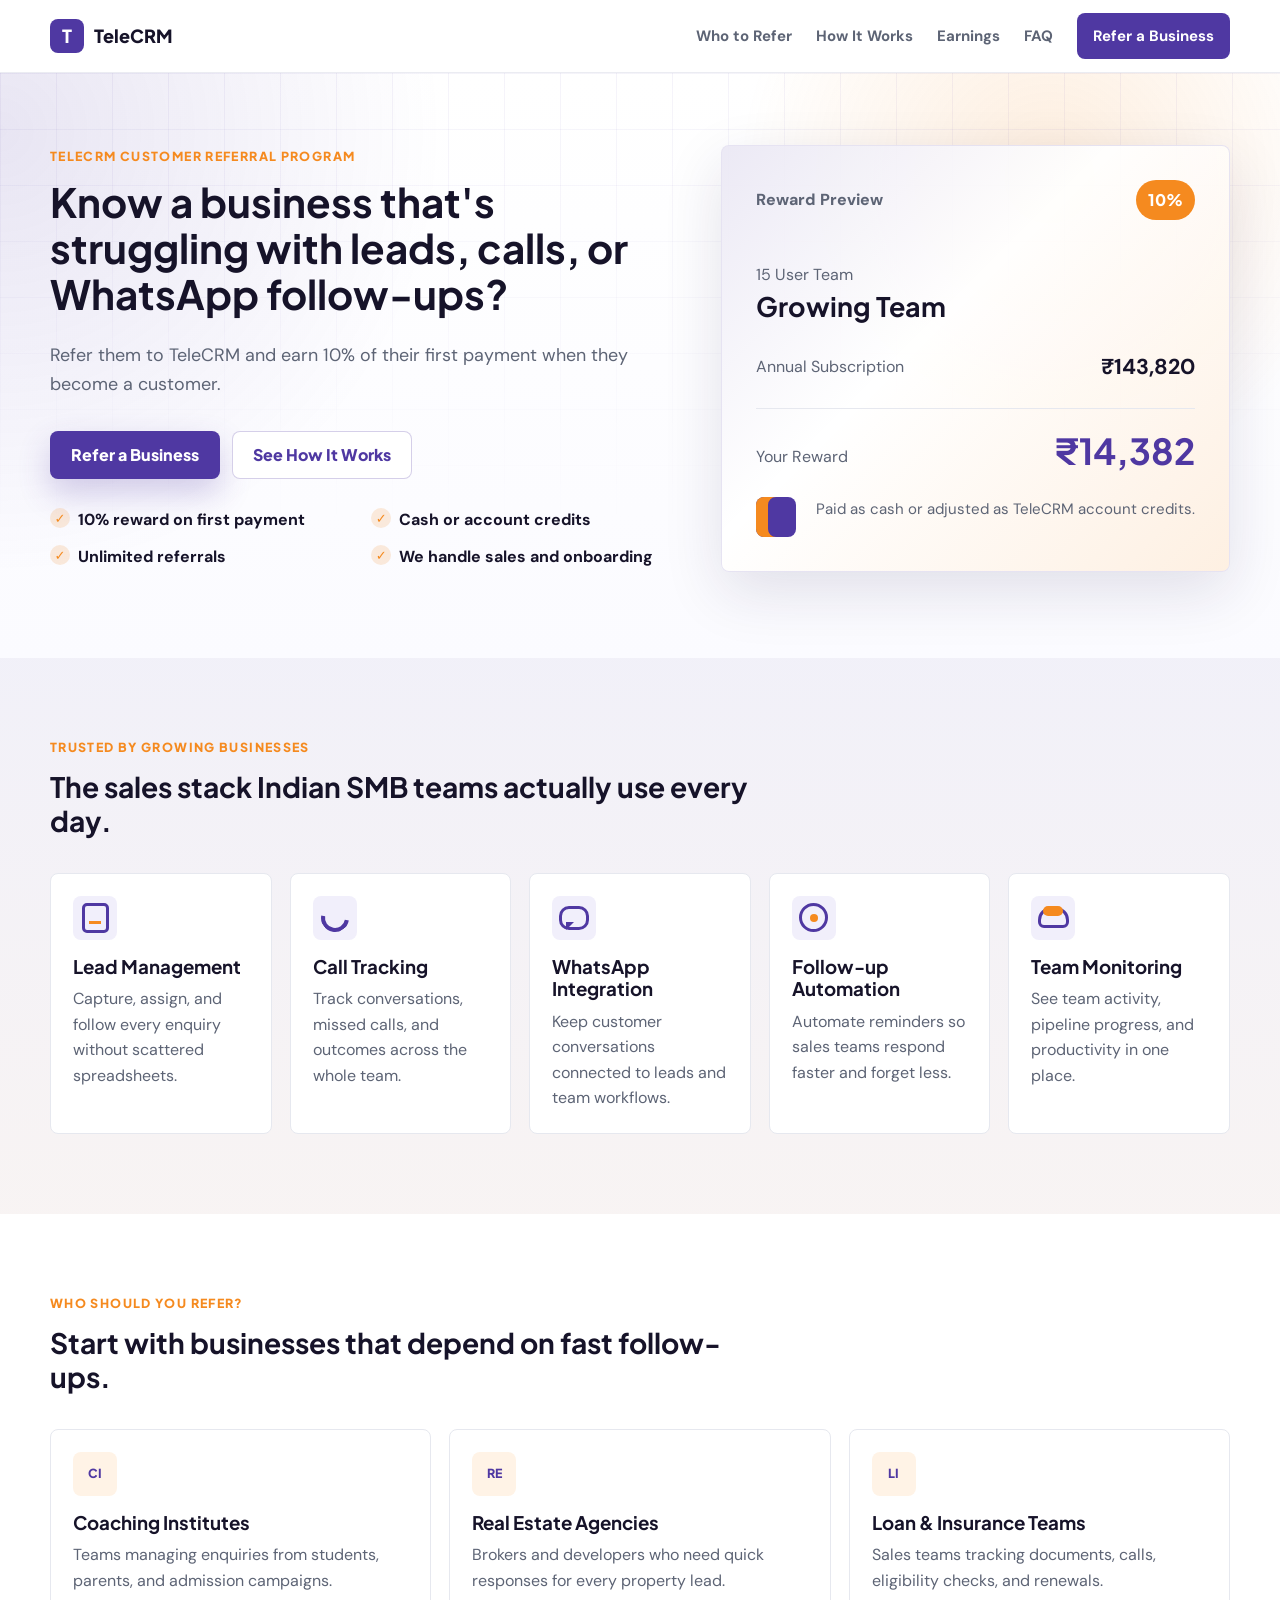
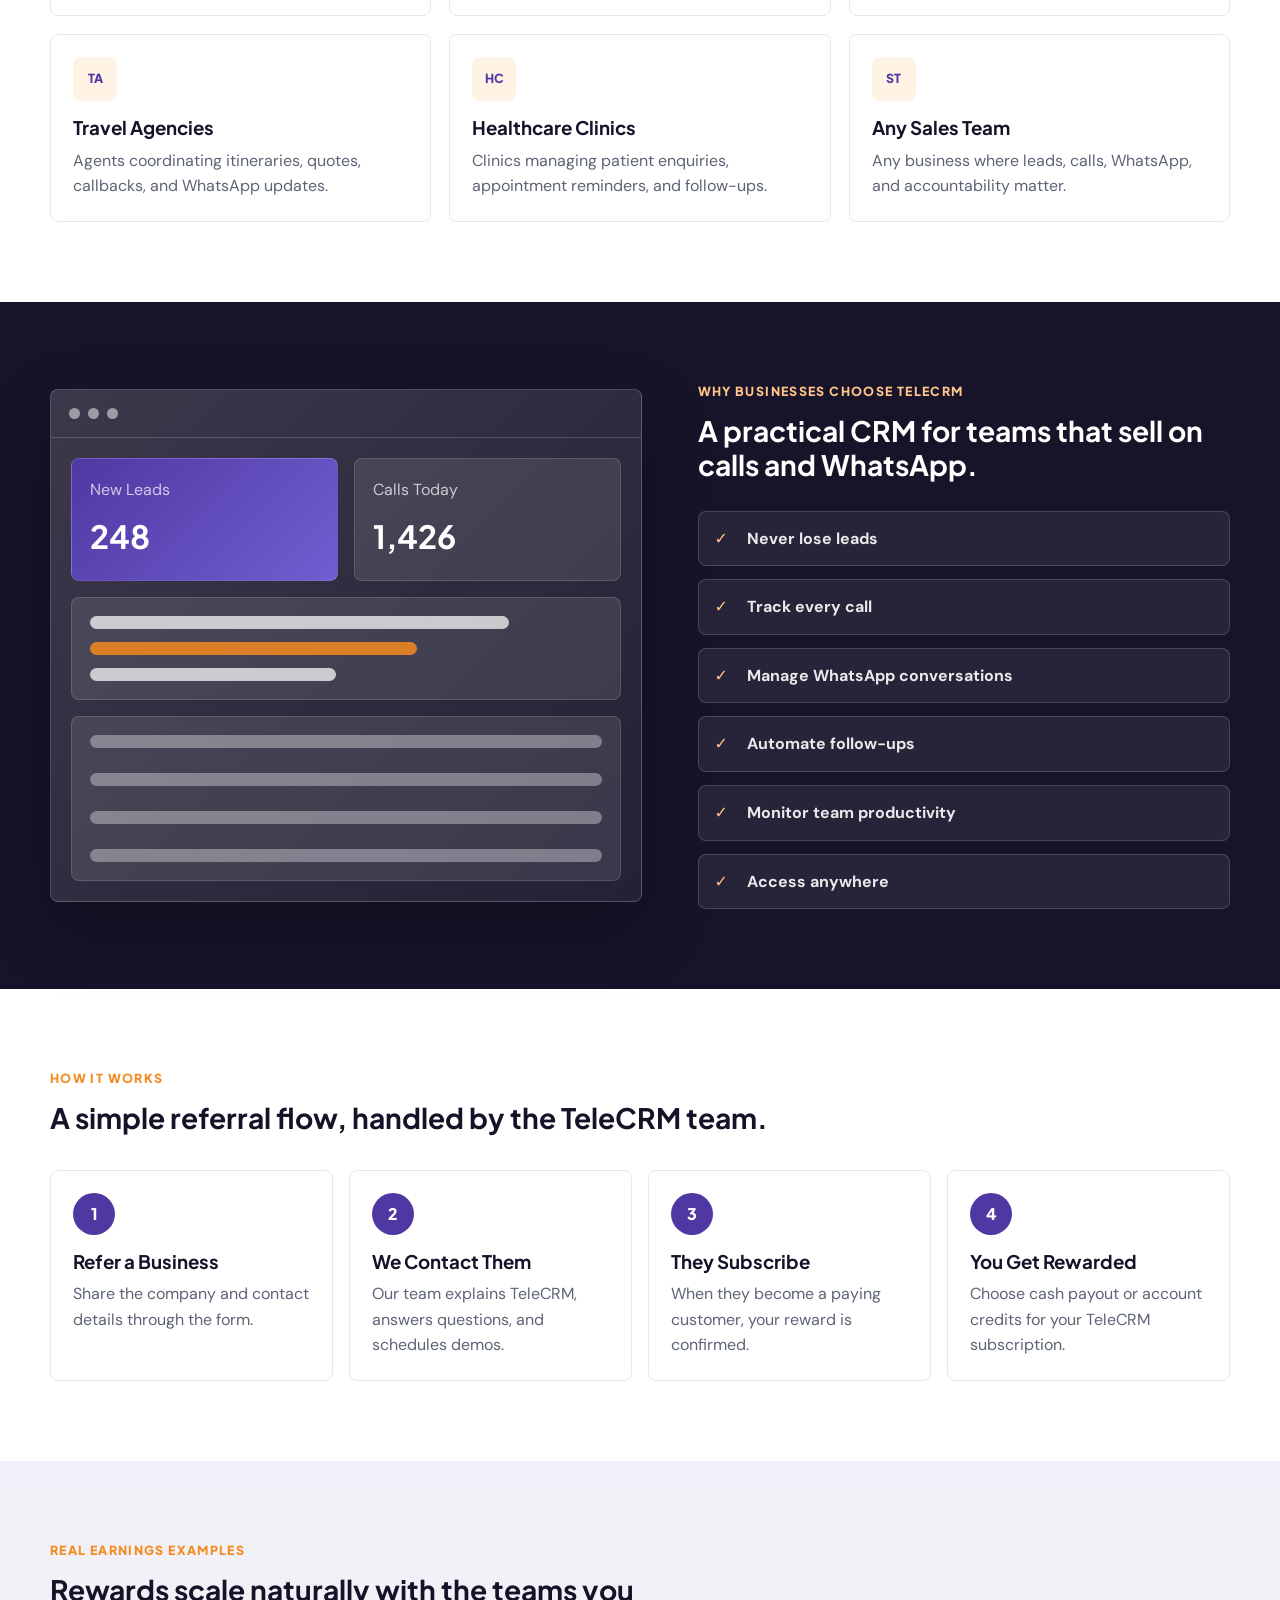
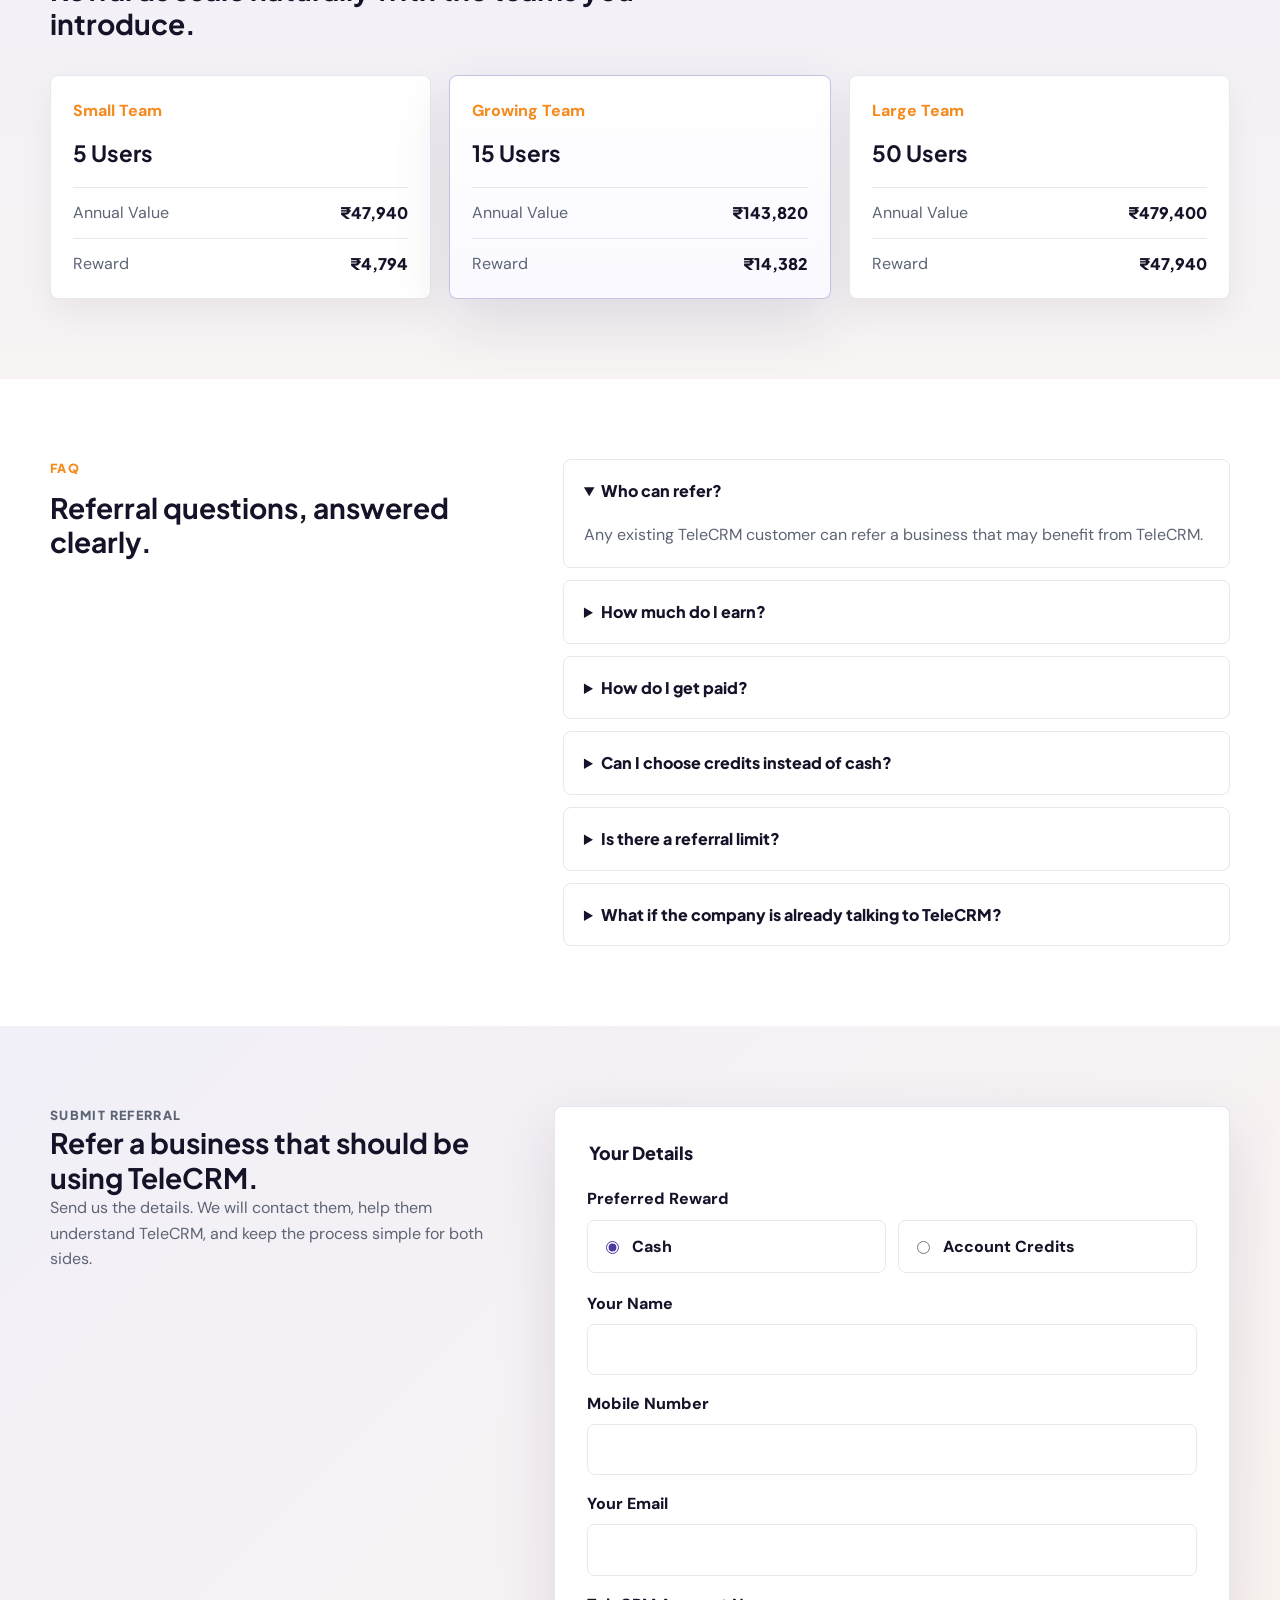
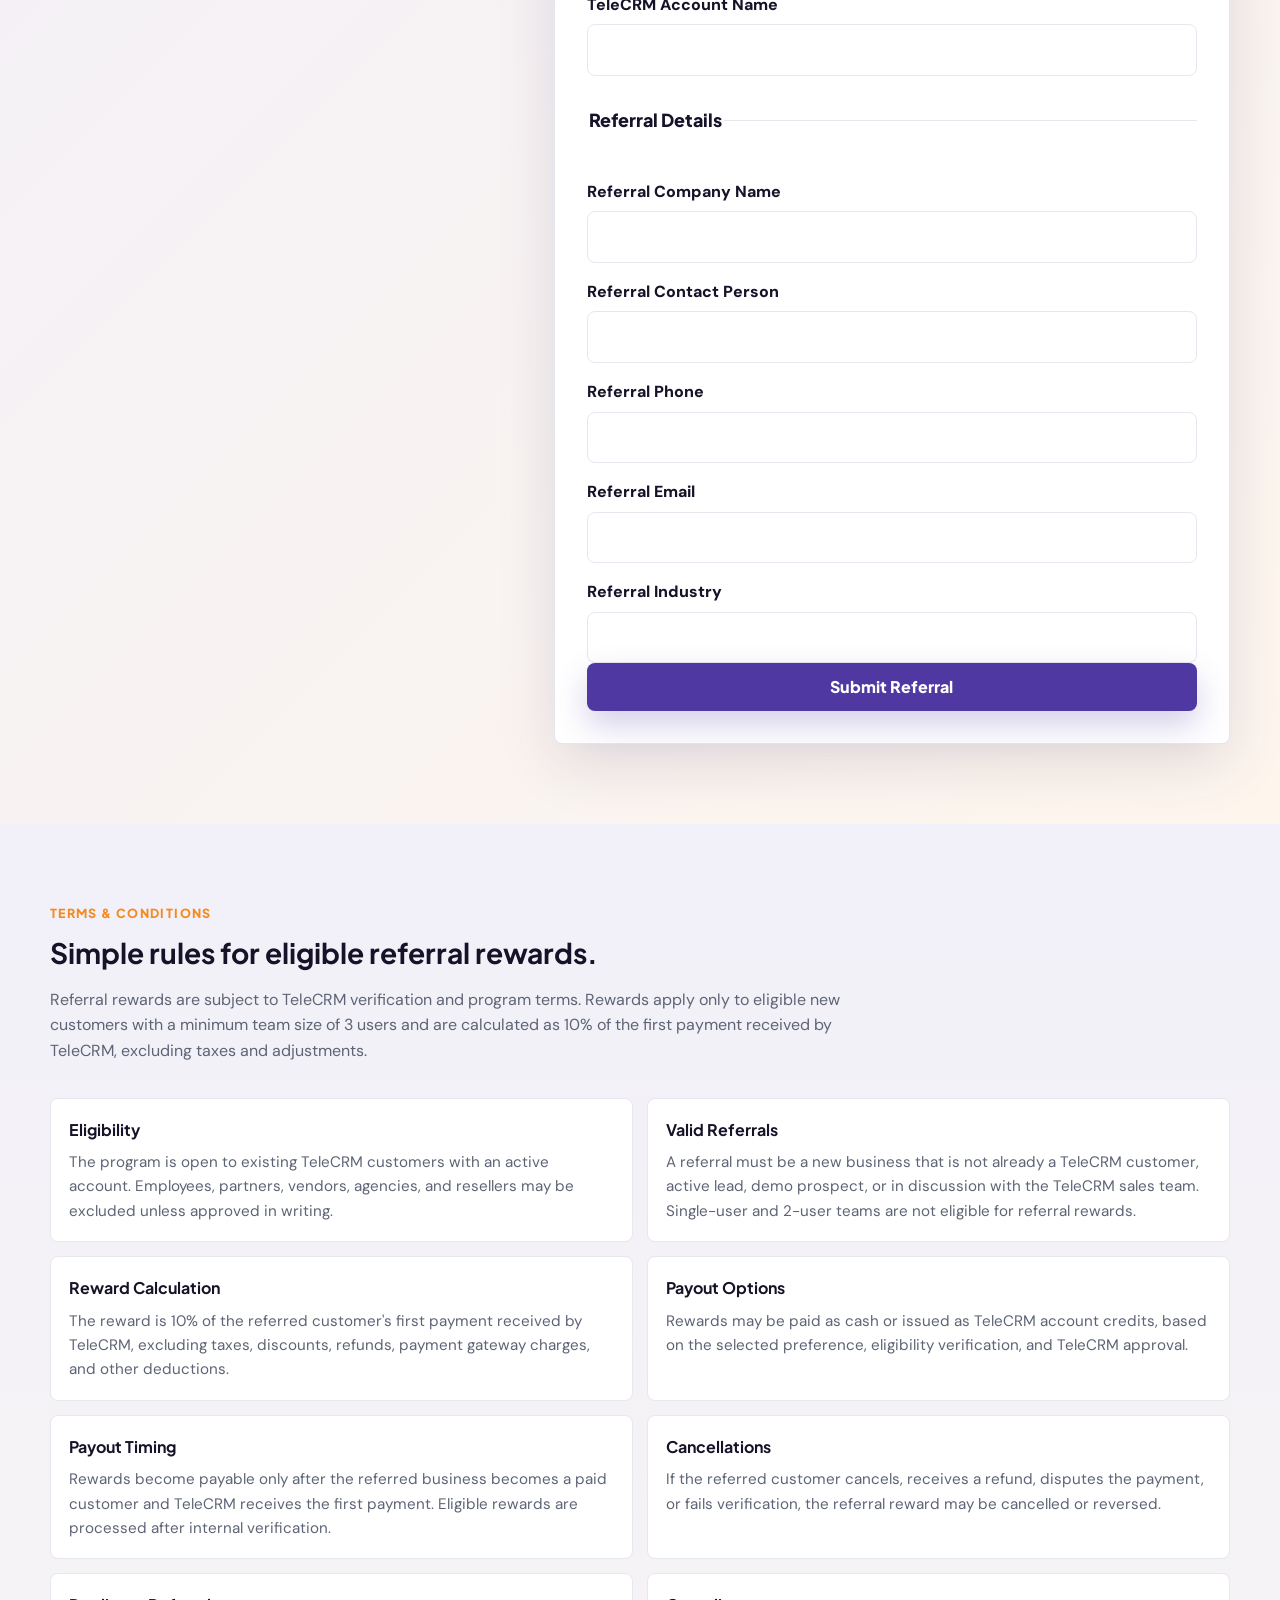
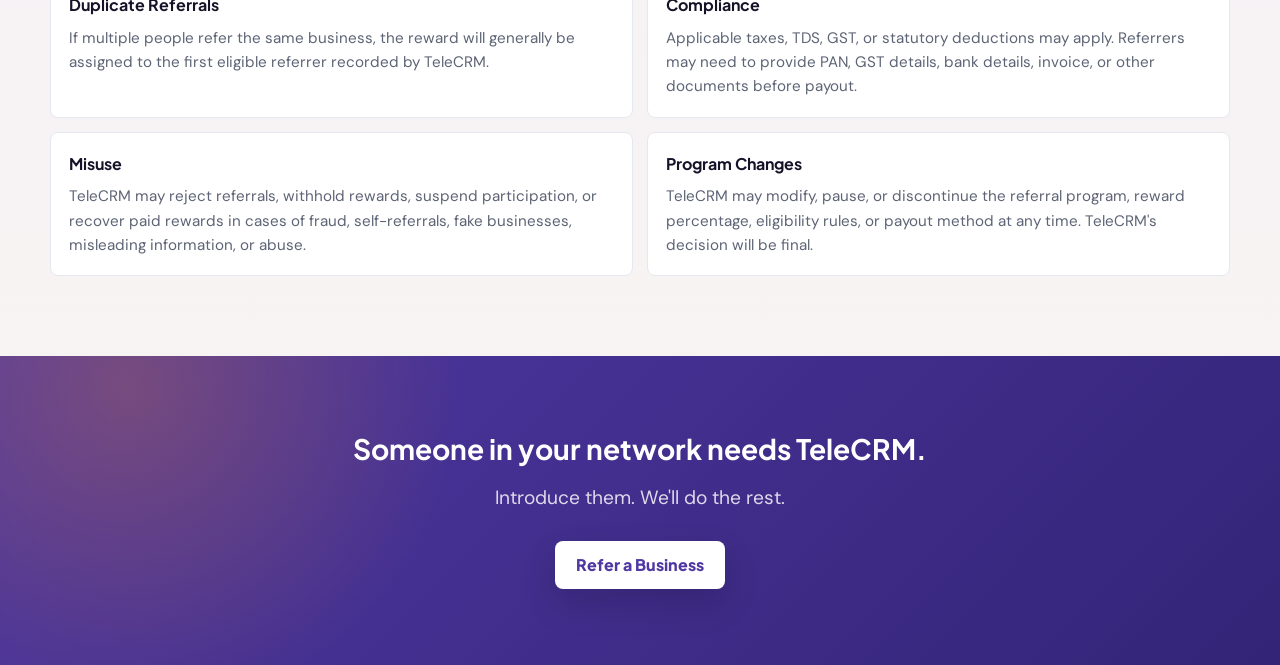
==== commit c2e9863d: "Add minimum referral team size rule" ====
--- a/index.html
+++ b/index.html
@@ -402,7 +402,7 @@
         <div class="section-heading reveal">
           <p class="eyebrow">Terms &amp; Conditions</p>
           <h2 id="terms-title">Simple rules for eligible referral rewards.</h2>
-          <p class="terms-intro">Referral rewards are subject to TeleCRM verification and program terms. Rewards apply only to eligible new customers and are calculated as 10% of the first payment received by TeleCRM, excluding taxes and adjustments.</p>
+          <p class="terms-intro">Referral rewards are subject to TeleCRM verification and program terms. Rewards apply only to eligible new customers with a minimum team size of 3 users and are calculated as 10% of the first payment received by TeleCRM, excluding taxes and adjustments.</p>
         </div>
         <div class="terms-grid">
           <article class="terms-card reveal">
@@ -411,7 +411,7 @@
           </article>
           <article class="terms-card reveal">
             <h3>Valid Referrals</h3>
-            <p>A referral must be a new business that is not already a TeleCRM customer, active lead, demo prospect, or in discussion with the TeleCRM sales team.</p>
+            <p>A referral must be a new business that is not already a TeleCRM customer, active lead, demo prospect, or in discussion with the TeleCRM sales team. Single-user and 2-user teams are not eligible for referral rewards.</p>
           </article>
           <article class="terms-card reveal">
             <h3>Reward Calculation</h3>
